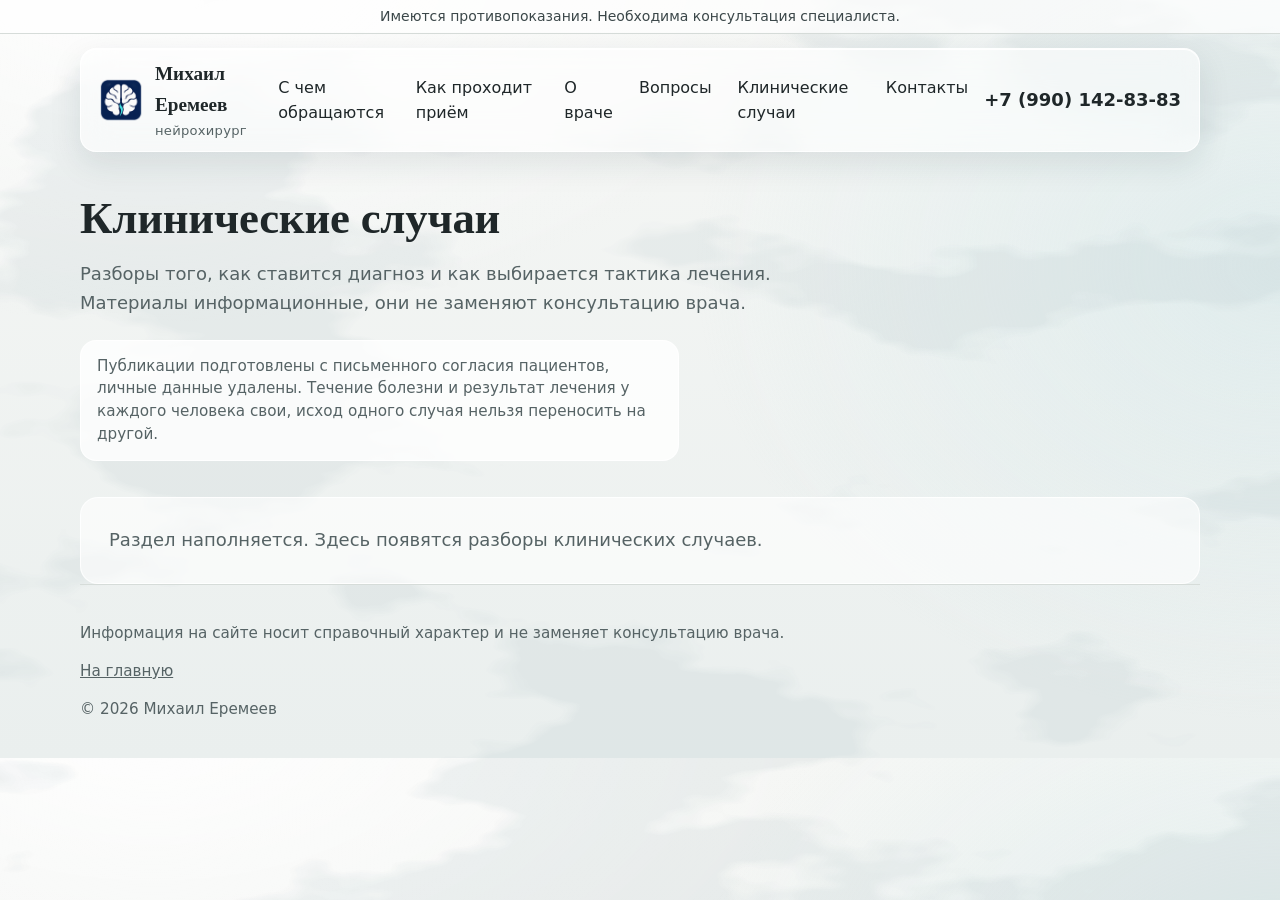
==== cases.html @ 7534ab98 "Add files via upload" ====
<!doctype html>
<html lang="ru">
<head>
<meta charset="utf-8">
<meta name="viewport" content="width=device-width, initial-scale=1">
<title>Клинические случаи – нейрохирург Михаил Еремеев</title>
<meta name="description" content="Клинические случаи: разборы диагностики и хирургической тактики нейрохирурга Михаила Еремеева. Материалы носят информационный характер.">
<meta name="robots" content="noindex">
<link rel="icon" href="favicon.ico" sizes="any">
<link rel="icon" type="image/png" sizes="48x48" href="favicon-48x48.png">
<link rel="icon" type="image/png" sizes="32x32" href="favicon-32x32.png">
<link rel="apple-touch-icon" sizes="180x180" href="apple-touch-icon.png">
<link rel="stylesheet" href="styles.css">
<link rel="stylesheet" href="glass.css">

</head>
<body>

<div class="notice" role="note">Имеются противопоказания. Необходима консультация специалиста.</div>
<div class="wrap">
  <header class="header">
    <a class="brand" href="index.html"><img class="brand-logo" src="logo.png" alt="" width="44" height="44"><span>Михаил Еремеев<small>нейрохирург</small></span></a>
    <nav class="nav" aria-label="Разделы">
      <a href="index.html#napravleniya">С чем обращаются</a>
      <a href="index.html#priem">Как проходит приём</a>
      <a href="index.html#vrach">О враче</a>
      <a href="index.html#voprosy">Вопросы</a>
      <a href="cases.html" aria-current="page">Клинические случаи</a>
      <a href="index.html#zapis">Контакты</a>
    </nav>
    <a class="header-phone" href="tel:+79901428383">+7 (990) 142-83-83</a>
  </header>
  <main id="top">
    <div class="page-head">
      <h1>Клинические случаи</h1>
      <p>Разборы того, как ставится диагноз и как выбирается тактика лечения. Материалы информационные, они не заменяют консультацию врача.</p>
      <p class="case-note">Публикации подготовлены с письменного согласия пациентов, личные данные удалены. Течение болезни и результат лечения у каждого человека свои, исход одного случая нельзя переносить на другой.</p>
    </div>
    <p class="case-empty">Раздел наполняется. Здесь появятся разборы клинических случаев.</p>
  </main>
  <footer class="footer">
    <p>Информация на сайте носит справочный характер и не заменяет консультацию врача.</p>
    <p><a href="index.html">На главную</a></p>
    <p>© <span id="year">2026</span> Михаил Еремеев</p>
  </footer>
</div>
<div class="dock">
  <a class="btn btn-ghost" href="tel:+79901428383">Позвонить</a>
  <a class="btn btn-primary" href="index.html#zapis">Записаться</a>
</div>
<script>
document.getElementById('year').textContent = new Date().getFullYear();
</script>

</body>
</html>
---- styles.css ----
/* Сайт нейрохирурга Михаила Еремеева.
   Композиция: спокойная светлая страница, один акцент (глубокий сине-зелёный),
   тёплый графит для текста, крупные читаемые размеры для людей старшего возраста.
   Шрифты системные, без внешних сервисов. */

:root {
  --bg: #F3F4F1;
  --surface: #FFFFFF;
  --ink: #1F2729;
  --muted: #566365;
  --line: #D6DCD9;
  --accent: #1D5C5A;
  --accent-hover: #164846;
  --accent-soft: #DDEAE7;
  --on-accent: #FFFFFF;
  --notice-bg: #EFE5CC;
  --notice-ink: #3A3120;
  --todo-bg: #FBF3DC;
  --todo-ink: #6B5416;

  --display: "Iowan Old Style", "Palatino Linotype", Palatino, "Book Antiqua", Georgia, serif;
  --body: system-ui, -apple-system, "Segoe UI", Roboto, "Helvetica Neue", Arial, sans-serif;

  --radius: 10px;
  --maxw: 1120px;
}

@media (prefers-color-scheme: dark) {
  :root:not([data-theme="light"]) {
    --bg: #111A1B;
    --surface: #182324;
    --ink: #E6EEEC;
    --muted: #9CAEAB;
    --line: #2A3A39;
    --accent: #72C4BC;
    --accent-hover: #8AD3CC;
    --accent-soft: #1D3330;
    --on-accent: #0D1918;
    --notice-bg: #3A3220;
    --notice-ink: #F0E3C4;
    --todo-bg: #3A3118;
    --todo-ink: #EAD9A0;
    color-scheme: dark;
  }
}

:root[data-theme="dark"] {
  --bg: #111A1B;
  --surface: #182324;
  --ink: #E6EEEC;
  --muted: #9CAEAB;
  --line: #2A3A39;
  --accent: #72C4BC;
  --accent-hover: #8AD3CC;
  --accent-soft: #1D3330;
  --on-accent: #0D1918;
  --notice-bg: #3A3220;
  --notice-ink: #F0E3C4;
  --todo-bg: #3A3118;
  --todo-ink: #EAD9A0;
  color-scheme: dark;
}

*, *::before, *::after { box-sizing: border-box; }

html { scroll-behavior: smooth; }

body {
  margin: 0;
  background: var(--bg);
  color: var(--ink);
  font-family: var(--body);
  font-size: 18px;
  line-height: 1.6;
  padding-left: max(16px, env(safe-area-inset-left, 0px));
  padding-right: max(16px, env(safe-area-inset-right, 0px));
  padding-block: 0 84px;
}

img { max-width: 100%; display: block; }

a { color: var(--accent); }

h1, h2, h3 {
  font-family: var(--display);
  font-weight: 600;
  line-height: 1.2;
  margin: 0;
  text-wrap: balance;
  letter-spacing: -0.005em;
}

h2 { font-size: clamp(1.7rem, 4.2vw, 2.25rem); }
h3 { font-size: 1.25rem; }

p { margin: 0; }

:focus-visible {
  outline: 3px solid var(--accent);
  outline-offset: 3px;
  border-radius: 4px;
}

.wrap { max-width: var(--maxw); margin: 0 auto; }

/* Полоса о противопоказаниях: ч. 7 ст. 24 38-ФЗ, не меньше 5% площади */
.notice {
  background: var(--notice-bg);
  color: var(--notice-ink);
  margin-left: calc(-1 * max(16px, env(safe-area-inset-left, 0px)));
  margin-right: calc(-1 * max(16px, env(safe-area-inset-right, 0px)));
  padding: 14px max(16px, env(safe-area-inset-right, 0px)) 14px max(16px, env(safe-area-inset-left, 0px));
  text-align: center;
  font-weight: 600;
  font-size: 1.05rem;
  line-height: 1.4;
}

/* Макетная плашка: убирается при публикации */
.mockbar {
  background: var(--ink);
  color: var(--bg);
  margin-left: calc(-1 * max(16px, env(safe-area-inset-left, 0px)));
  margin-right: calc(-1 * max(16px, env(safe-area-inset-right, 0px)));
  padding: 6px 16px;
  font-size: 0.8rem;
  text-align: center;
  letter-spacing: 0.04em;
}

/* Шапка */
.header {
  display: flex;
  align-items: center;
  justify-content: space-between;
  gap: 16px;
  padding-block: 16px;
}

.brand { font-family: var(--display); font-size: 1.2rem; font-weight: 600; color: var(--ink); text-decoration: none; }
.brand { display: inline-flex; align-items: center; gap: 12px; }
.brand-logo { width: 44px; height: 44px; border-radius: 10px; flex: none; }
.brand small { display: block; font-family: var(--body); font-weight: 400; font-size: 0.82rem; color: var(--muted); letter-spacing: 0.02em; }

.nav { display: none; gap: 26px; }
.nav a { color: var(--ink); text-decoration: none; font-size: 1rem; }
.nav a:hover { color: var(--accent); text-decoration: underline; text-underline-offset: 4px; }

.header-phone { display: none; font-weight: 600; text-decoration: none; color: var(--ink); white-space: nowrap; }

/* Кнопки */
.btn {
  display: inline-flex;
  align-items: center;
  justify-content: center;
  min-height: 52px;
  padding: 0 28px;
  border-radius: var(--radius);
  font: 600 1.05rem var(--body);
  text-decoration: none;
  cursor: pointer;
  border: 2px solid var(--accent);
  transition: background-color 0.15s, color 0.15s;
}
.btn-primary { background: var(--accent); color: var(--on-accent); }
.btn-primary:hover { background: var(--accent-hover); border-color: var(--accent-hover); }
.btn-ghost { background: transparent; color: var(--accent); }
.btn-ghost:hover { background: var(--accent-soft); }

/* Первый экран */
.hero {
  display: grid;
  gap: 32px;
  padding-block: 28px 56px;
}

.eyebrow {
  font-size: 0.85rem;
  letter-spacing: 0.1em;
  text-transform: uppercase;
  color: var(--accent);
  font-weight: 600;
}

.hero h1 { font-size: clamp(2.3rem, 7vw, 3.6rem); margin-top: 10px; }
.hero .role { font-family: var(--display); font-size: clamp(1.15rem, 3vw, 1.45rem); margin-top: 14px; color: var(--ink); }
.hero .lead { margin-top: 18px; max-width: 34em; color: var(--muted); }
.hero-actions { display: flex; flex-wrap: wrap; gap: 12px; margin-top: 28px; }

.hero-tags { display: flex; flex-wrap: wrap; gap: 8px; margin-top: 26px; padding: 0; list-style: none; }
.hero-tags li { background: var(--accent-soft); color: var(--accent); border-radius: 999px; padding: 6px 16px; font-size: 0.95rem; font-weight: 600; }

/* Слот фото. Если файла нет, показывается подпись с именем файла. */
.photo {
  position: relative;
  width: 100%;
  aspect-ratio: 4 / 5;
  max-width: 100%;
  border-radius: var(--radius);
  background: var(--accent-soft);
  overflow: hidden;
  display: flex;
  align-items: center;
  justify-content: center;
  text-align: center;
  color: var(--accent);
  font-size: 0.95rem;
  line-height: 1.4;
  padding: 24px;
  border: 1px solid var(--line);
}
.photo img { position: absolute; inset: 0; width: 100%; height: 100%; object-fit: cover; }
.photo code { display: block; margin-top: 6px; font-size: 0.85rem; color: var(--muted); }
.photo-wide { aspect-ratio: 16 / 9; }
.photo-square { aspect-ratio: 1 / 1; }
.photo-tall { aspect-ratio: 3 / 4; padding: 8px; }
.photo-square img { object-position: center 20%; }
.about-media { display: grid; gap: 12px; align-content: start; min-width: 0; }
.pair { display: grid; grid-template-columns: 1fr 1fr; gap: 12px; }

/* Разделы */
.section { padding-block: 56px; border-top: 1px solid var(--line); }
.section-head { max-width: 40em; margin-bottom: 32px; }
.section-head p { margin-top: 12px; color: var(--muted); }

/* Направления */
.cards { display: grid; gap: 16px; }
.card {
  background: var(--surface);
  border: 1px solid var(--line);
  border-radius: var(--radius);
  padding: 24px;
  display: flex;
  flex-direction: column;
  gap: 12px;
  min-width: 0;
}
.card .symptoms { color: var(--muted); font-size: 1rem; }
.card .symptoms strong { color: var(--ink); }
.card .how { font-size: 1rem; }
.card-todo { border-style: dashed; background: var(--todo-bg); color: var(--todo-ink); }
.card-todo h3, .card-todo .symptoms, .card-todo .symptoms strong { color: var(--todo-ink); }

/* Консультация */
.consult { display: grid; gap: 40px; }
.steps { list-style: none; counter-reset: step; margin: 0; padding: 0; display: grid; gap: 24px; }
.steps li { counter-increment: step; display: grid; grid-template-columns: 44px 1fr; gap: 16px; align-items: start; }
.steps li::before {
  content: counter(step);
  width: 44px; height: 44px;
  border-radius: 50%;
  background: var(--accent);
  color: var(--on-accent);
  display: flex; align-items: center; justify-content: center;
  font-family: var(--display);
  font-size: 1.2rem;
  font-weight: 600;
}
.steps h3 { margin-bottom: 4px; }
.steps p { color: var(--muted); font-size: 1rem; }

.bring { background: var(--surface); border: 1px solid var(--line); border-radius: var(--radius); padding: 28px; align-self: start; }
.bring h3 { margin-bottom: 14px; }
.bring ul { margin: 0; padding-left: 1.2em; display: grid; gap: 10px; }
.bring li::marker { color: var(--accent); }

/* О враче */
.about { display: grid; gap: 32px; }
.about .text { display: grid; gap: 18px; align-content: start; }
.facts { margin: 8px 0 0; display: grid; gap: 0; border-top: 1px solid var(--line); }
.facts div { display: grid; gap: 4px; padding: 14px 0; border-bottom: 1px solid var(--line); }
.facts dt { color: var(--muted); font-size: 0.95rem; }
.facts dd { margin: 0; }
.todo { background: var(--todo-bg); color: var(--todo-ink); padding: 2px 8px; border-radius: 4px; font-size: 0.95rem; }

.diploma { margin: 12px 0 0; max-width: 420px; }
.diploma img { width: 100%; height: auto; border-radius: var(--radius); border: 1px solid var(--line); }
.diploma figcaption { margin-top: 10px; font-size: 0.95rem; color: var(--muted); }

/* Вопросы */
.faq { display: grid; gap: 12px; max-width: 46em; }
.faq details { background: var(--surface); border: 1px solid var(--line); border-radius: var(--radius); }
.faq summary {
  cursor: pointer;
  list-style: none;
  padding: 20px 56px 20px 22px;
  font-family: var(--display);
  font-size: 1.15rem;
  font-weight: 600;
  position: relative;
}
.faq summary::-webkit-details-marker { display: none; }
.faq summary::after {
  content: "+";
  position: absolute; right: 22px; top: 50%; transform: translateY(-50%);
  font-family: var(--body); font-size: 1.6rem; color: var(--accent); line-height: 1;
}
.faq details[open] summary::after { content: "–"; }
.faq .answer { padding: 0 22px 22px; color: var(--muted); display: grid; gap: 10px; }
.faq .answer strong { color: var(--ink); }

/* Запись */
.contact { display: grid; gap: 32px; }
.form { background: var(--surface); border: 1px solid var(--line); border-radius: var(--radius); padding: 28px; display: grid; gap: 18px; }
.field { display: grid; gap: 6px; }
.field label { font-weight: 600; font-size: 1rem; }
.field input {
  min-height: 52px;
  border: 1.5px solid var(--line);
  background: var(--bg);
  color: var(--ink);
  border-radius: 8px;
  padding: 0 14px;
  font: 1.05rem var(--body);
  width: 100%;
}
.field input:focus { border-color: var(--accent); outline: none; box-shadow: 0 0 0 3px var(--accent-soft); }
.hint { background: var(--accent-soft); color: var(--accent); border-radius: 8px; padding: 12px 14px; font-size: 1rem; font-weight: 600; }
.form-note { font-size: 0.9rem; color: var(--muted); }
.form-status { font-size: 1rem; color: var(--accent); min-height: 1.4em; }

.contact { display: grid; gap: 32px; }
.contact-side { display: grid; gap: 28px; align-content: start; min-width: 0; }
.phone { color: var(--ink); text-decoration: none; font-size: 1.5rem; white-space: nowrap; }
.phone:hover { color: var(--accent); }
.contact-list { margin: 0; padding: 0; list-style: none; display: grid; gap: 18px; align-content: start; }
.contact-list li { display: grid; gap: 2px; }
.contact-list .label { color: var(--muted); font-size: 0.95rem; }
.contact-list .value { font-size: 1.15rem; font-weight: 600; }
.map {
  aspect-ratio: 16 / 10;
  border-radius: var(--radius);
  border: 1px dashed var(--line);
  background: var(--accent-soft);
  display: flex; align-items: center; justify-content: center;
  text-align: center; padding: 20px;
  color: var(--accent); font-size: 0.95rem;
}

/* Подвал */
.footer { border-top: 1px solid var(--line); padding-block: 36px; display: grid; gap: 14px; color: var(--muted); font-size: 0.95rem; }
.footer a { color: var(--muted); }
.footer .legal { display: flex; flex-wrap: wrap; gap: 8px 22px; }

/* Нижняя панель на телефоне: «Позвонить» всегда под пальцем */
.dock {
  position: fixed;
  left: 0; right: 0; bottom: 0;
  z-index: 20;
  display: flex;
  gap: 10px;
  padding: 10px max(16px, env(safe-area-inset-right, 0px)) calc(10px + env(safe-area-inset-bottom, 0px)) max(16px, env(safe-area-inset-left, 0px));
  background: var(--surface);
  border-top: 1px solid var(--line);
}
.dock .btn { flex: 1; min-height: 52px; padding: 0 12px; }

@media (min-width: 760px) {
  body { padding-block: 0; }
  .nav { display: flex; }
  .header-phone { display: inline; }
  .dock { display: none; }
  .hero { grid-template-columns: 1.15fr 0.85fr; gap: 56px; align-items: center; padding-block: 56px 72px; }
  .cards { grid-template-columns: repeat(2, 1fr); }
  .consult { grid-template-columns: 1.3fr 1fr; gap: 56px; }
  .about { grid-template-columns: 0.8fr 1.2fr; gap: 56px; align-items: start; }
  .facts div { grid-template-columns: 200px 1fr; gap: 20px; }
  .contact--two { grid-template-columns: 1.1fr 0.9fr; gap: 48px; }
}

@media (min-width: 1000px) {
  .cards { grid-template-columns: repeat(2, 1fr); gap: 20px; }
}

@media (prefers-reduced-motion: reduce) {
  html { scroll-behavior: auto; }
  .btn { transition: none; }
}

/* Контакты: ссылки под адресом и кнопки мессенджеров */
.contact-list .links { display: flex; flex-wrap: wrap; gap: 6px 18px; margin-top: 4px; font-size: 1rem; }
.messengers { display: flex; flex-wrap: wrap; gap: 12px; }
.messengers .btn { min-width: 140px; }

/* Пиктограммы */
.ico { display: block; width: 64px; height: 64px; background: #fff; border: 1px solid var(--line); border-radius: 14px; padding: 6px; flex: none; }
.card .ico { margin-bottom: 4px; }
.ico-sm { width: 40px; height: 40px; border-radius: 10px; padding: 3px; display: inline-block; vertical-align: middle; margin-right: 10px; }
.ico-h { width: 52px; height: 52px; border-radius: 12px; }
.ico-c { width: 48px; height: 48px; border-radius: 12px; padding: 3px; grid-row: 1 / span 4; }
h2.h-ico { display: flex; align-items: center; gap: 14px; }
.contact-list li { grid-template-columns: 48px 1fr; column-gap: 14px; align-items: start; }
.contact-list li > :not(.ico) { grid-column: 2; }
.bring h3 { display: flex; align-items: center; }
.bring h3 .ico { margin-right: 10px; }
@media (min-width: 760px) {
  .ico-h { width: 60px; height: 60px; }
}
---- glass.css ----
/* Стеклянный глянцевый слой поверх styles.css.
   Баннер первого экрана: файл hero-bg.webp (1672x940, можно заменить своим, лучше 2560x1440). */

:root {
  --glass: rgba(255, 255, 255, 0.62);
  --glass-strong: rgba(255, 255, 255, 0.80);
  --glass-line: rgba(255, 255, 255, 0.85);
  --glass-shadow: 0 1px 0 rgba(255,255,255,0.95) inset, 0 12px 32px rgba(16, 52, 60, 0.10);
  --gloss: linear-gradient(135deg, rgba(255,255,255,0.65) 0%, rgba(255,255,255,0.0) 42%);
  --hero-veil: linear-gradient(100deg, rgba(8, 28, 44, 0.78) 0%, rgba(8, 28, 44, 0.45) 55%, rgba(8, 28, 44, 0.25) 100%);
}
@media (prefers-color-scheme: dark) {
  :root:not([data-theme="light"]) {
  --glass: rgba(24, 38, 40, 0.72);
  --glass-strong: rgba(18, 30, 32, 0.88);
  --glass-line: rgba(255, 255, 255, 0.14);
  --glass-shadow: 0 1px 0 rgba(255,255,255,0.08) inset, 0 12px 32px rgba(0, 0, 0, 0.35);
  --gloss: linear-gradient(135deg, rgba(255,255,255,0.08) 0%, rgba(255,255,255,0) 42%);
  }
}
:root[data-theme="dark"] {
  --glass: rgba(24, 38, 40, 0.72);
  --glass-strong: rgba(18, 30, 32, 0.88);
  --glass-line: rgba(255, 255, 255, 0.14);
  --glass-shadow: 0 1px 0 rgba(255,255,255,0.08) inset, 0 12px 32px rgba(0, 0, 0, 0.35);
  --gloss: linear-gradient(135deg, rgba(255,255,255,0.08) 0%, rgba(255,255,255,0) 42%);
}

html, body { overflow-x: clip; }

/* Мраморный фон: тонкие прожилки и мягкие световые пятна */
body {
  background-color: var(--bg);
  background-image:
    url("data:image/svg+xml,%3Csvg xmlns='http://www.w3.org/2000/svg' width='1600' height='1600'%3E%3Cfilter id='m' x='0' y='0' width='100%25' height='100%25'%3E%3CfeTurbulence type='fractalNoise' baseFrequency='0.0022 0.006' numOctaves='5' seed='11' stitchTiles='stitch'/%3E%3CfeColorMatrix values='0 0 0 0 0.42  0 0 0 0 0.52  0 0 0 0 0.55  0 0 0 -16 7.3'/%3E%3C/filter%3E%3Crect width='100%25' height='100%25' filter='url(%23m)' opacity='0.16'/%3E%3C/svg%3E"),
    radial-gradient(1100px 600px at 12% -5%, rgba(255,255,255,0.9), transparent 60%),
    radial-gradient(900px 700px at 100% 35%, rgba(210,230,232,0.55), transparent 65%),
    linear-gradient(180deg, #F6F7F5 0%, #EAEFEE 100%);
  background-attachment: scroll, scroll, scroll, scroll;
}
/* Шапка: матовое стекло */
.header {
  margin-top: 14px;
  padding: 10px 18px;
  background: var(--glass);
  -webkit-backdrop-filter: blur(16px) saturate(1.3);
  backdrop-filter: blur(16px) saturate(1.3);
  border: 1px solid var(--glass-line);
  border-radius: 16px;
  box-shadow: var(--glass-shadow);
  position: relative;
  z-index: 3;
}

/* Первый экран: баннер на всю ширину, текст в стеклянной панели внахлёст на нижний край баннера.
   Фон: файл hero-bg.webp (1672x940). Для крупных мониторов лучше 2560x1440. */
:root { --bh: 330px; }
@media (min-width: 760px) { :root { --bh: 520px; } }
@media (min-width: 1200px) { :root { --bh: 600px; } }

.hero {
  position: relative;
  isolation: isolate;
  padding-block: calc(var(--bh) - 190px) 64px;
  align-items: center;
}
.hero::before {
  content: "";
  position: absolute;
  top: -78px; height: calc(var(--bh) + 78px);
  left: 50%; width: 100vw; transform: translateX(-50%);
  z-index: -1;
  background:
    linear-gradient(180deg, rgba(6, 20, 34, 0.55) 0%, rgba(6, 20, 34, 0) 28%, rgba(6, 20, 34, 0) 62%, var(--bg) 100%),
    url("hero-bg.webp") center 42% / cover no-repeat,
    #0B2236;
}
.hero-panel {
  background: var(--glass-strong);
  -webkit-backdrop-filter: blur(22px) saturate(1.4);
  backdrop-filter: blur(22px) saturate(1.4);
  border: 1px solid var(--glass-line);
  border-radius: 22px;
  box-shadow: var(--glass-shadow), 0 24px 60px rgba(4, 20, 32, 0.30);
  padding: 28px 24px;
  position: relative;
  overflow: hidden;
}
.hero-panel::before { content: ""; position: absolute; inset: 0; background: var(--gloss); pointer-events: none; }
.hero-panel > * { position: relative; }
.hero .photo {
  border: 1px solid var(--glass-line);
  box-shadow: 0 24px 60px rgba(4, 20, 32, 0.35), 0 0 0 6px rgba(255,255,255,0.35);
  border-radius: 22px;
}

/* Стеклянные карточки */
.card, .bring, .faq details, .form, .contact-list li {
  position: relative;
}
.card, .bring, .faq details {
  background: var(--glass);
  -webkit-backdrop-filter: blur(14px) saturate(1.25);
  backdrop-filter: blur(14px) saturate(1.25);
  border: 1px solid var(--glass-line);
  box-shadow: var(--glass-shadow);
  border-radius: 16px;
  overflow: hidden;
}
.card::before, .bring::before, .faq details::before {
  content: ""; position: absolute; inset: 0; background: var(--gloss); pointer-events: none;
}
.card > *, .bring > * { position: relative; }
.faq summary { position: relative; }
.card { transition: transform 0.2s ease, box-shadow 0.2s ease; }
.card:hover { transform: translateY(-3px); box-shadow: 0 1px 0 rgba(255,255,255,0.95) inset, 0 18px 40px rgba(16, 52, 60, 0.16); }

/* Фото и диплом в стеклянной рамке */
.about-media .photo, .diploma img {
  border: 1px solid var(--glass-line);
  box-shadow: 0 14px 36px rgba(16, 52, 60, 0.16);
  border-radius: 16px;
}

/* Глянцевые кнопки */
.btn { border-radius: 14px; }
.btn-primary {
  background: linear-gradient(180deg, #2B7A76 0%, #1D5C5A 55%, #164846 100%);
  border-color: #164846;
  box-shadow: 0 1px 0 rgba(255,255,255,0.35) inset, 0 8px 20px rgba(29, 92, 90, 0.35);
}
.btn-primary:hover { background: linear-gradient(180deg, #318580 0%, #236A67 55%, #1A5250 100%); border-color: #164846; }
.btn-ghost {
  background: var(--glass-strong);
  -webkit-backdrop-filter: blur(8px);
  backdrop-filter: blur(8px);
}
.hero-tags li {
  background: rgba(255,255,255,0.7);
  border: 1px solid var(--glass-line);
  box-shadow: 0 1px 0 rgba(255,255,255,0.9) inset;
}

/* Мобильная нижняя панель */
.dock {
  background: var(--glass-strong);
  -webkit-backdrop-filter: blur(16px);
  backdrop-filter: blur(16px);
  border-top: 1px solid var(--glass-line);
}

/* Иконки: белая стеклянная плитка */
.ico { box-shadow: 0 1px 0 #fff inset, 0 4px 12px rgba(16, 52, 60, 0.10); }

@media (min-width: 1000px) {
  .hero-panel { padding: 40px 40px; }
}
@media (min-width: 760px) {
  .hero { padding-block: calc(var(--bh) - 210px) 72px; }
}
@media (min-width: 760px) {
  .hero { padding-block: calc(var(--bh) - 210px) 72px; }
}
@media (prefers-reduced-motion: reduce) {
  .card { transition: none; }
  .card:hover { transform: none; }
}
@supports not ((backdrop-filter: blur(1px)) or (-webkit-backdrop-filter: blur(1px))) {
  .header, .hero-panel, .card, .bring, .faq details, .dock { background: var(--surface); }
}

.booking-note { margin: 0 0 14px; padding: 14px 16px; border-radius: 16px; background: var(--glass-strong); backdrop-filter: blur(16px) saturate(1.3); -webkit-backdrop-filter: blur(16px) saturate(1.3); border: 1px solid rgba(255,255,255,.5); line-height: 1.5; }

/* Предупреждение о противопоказаниях (ч. 7 ст. 24 38-ФЗ): тонкая нейтральная строка */
.notice {
  background: rgba(255, 255, 255, 0.7);
  color: #3B4749;
  border-bottom: 1px solid var(--line);
  padding-block: 7px;
  font-weight: 500;
  font-size: 0.875rem;
  line-height: 1.35;
}

/* Нижняя панель появляется после первого экрана */
.js .dock { transform: translateY(110%); transition: transform 0.25s ease; pointer-events: none; }
.js.dock-on .dock { transform: none; pointer-events: auto; }
@media (prefers-reduced-motion: reduce) { .js .dock { transition: none; } }

@media (min-width: 760px) and (max-width: 1040px) { .nav { gap: 16px; } .nav a { font-size: 0.92rem; } }

/* Страница клинических случаев */
.page-head { padding-block: 40px 8px; display: grid; gap: 14px; }
.page-head h1 { font-size: clamp(2rem, 5vw, 2.8rem); }
.page-head p { max-width: 62ch; color: var(--muted); }
.case-note { margin-top: 8px; padding: 14px 16px; border-radius: 16px; background: var(--glass-strong); border: 1px solid var(--glass-line); color: var(--ink); font-size: 0.95rem; line-height: 1.5; max-width: 72ch; }
.case-list { display: grid; gap: 22px; margin-top: 28px; }
.case { background: var(--glass); backdrop-filter: blur(14px) saturate(1.25); -webkit-backdrop-filter: blur(14px) saturate(1.25); border: 1px solid var(--glass-line); box-shadow: var(--glass-shadow); border-radius: 18px; padding: 22px 22px 24px; display: grid; gap: 14px; }
.case .eyebrow { margin: 0; }
.case h2 { font-size: 1.35rem; }
.case figure { margin: 0; display: grid; gap: 6px; }
.case figure img { border-radius: 12px; border: 1px solid var(--line); background: #fff; }
.case figcaption { font-size: 0.85rem; color: var(--muted); }
.case dl { margin: 0; display: grid; gap: 10px; }
.case dt { font-weight: 600; font-size: 0.95rem; color: var(--accent); }
.case dd { margin: 2px 0 0; }
.case-empty { margin-top: 28px; padding: 28px; border-radius: 18px; background: var(--glass); border: 1px solid var(--glass-line); color: var(--muted); }
@media (min-width: 760px) { .case { grid-template-columns: 0.8fr 1.2fr; gap: 28px; } .case .case-head { grid-column: 1 / -1; } }

/* Тёмная тема: читаемость */
@media (prefers-color-scheme: dark) {
  :root:not([data-theme="light"]) body {
    background-image:
      radial-gradient(1000px 600px at 10% -5%, rgba(80,140,140,0.20), transparent 60%),
      linear-gradient(180deg, #111A1B 0%, #0C1415 100%);
  }
  :root:not([data-theme="light"]) .notice { background: rgba(24, 38, 40, 0.92); color: #D3DEDC; border-bottom-color: var(--line); }
  :root:not([data-theme="light"]) .btn-primary { background: linear-gradient(180deg, #9BDDD6 0%, #7ECFC7 55%, #62BBB3 100%); border-color: #62BBB3; color: #08201E; box-shadow: 0 1px 0 rgba(255,255,255,0.45) inset, 0 8px 20px rgba(0, 0, 0, 0.4); }
  :root:not([data-theme="light"]) .btn-primary:hover { background: linear-gradient(180deg, #B0E8E2 0%, #92D8D1 55%, #74C7BF 100%); }
  :root:not([data-theme="light"]) .btn-ghost { color: #A8E3DD; border-color: #72C4BC; background: rgba(18, 30, 32, 0.88); }
  :root:not([data-theme="light"]) .hero-tags li { background: rgba(114, 196, 188, 0.16); color: #C2EEE9; border-color: rgba(114, 196, 188, 0.45); box-shadow: none; }
  :root:not([data-theme="light"]) .hero-panel { background: rgba(14, 24, 26, 0.86); }
  :root:not([data-theme="light"]) .lead, :root:not([data-theme="light"]) .symptoms, :root:not([data-theme="light"]) .section-head p, :root:not([data-theme="light"]) .page-head p { color: #BFCFCC; }
  :root:not([data-theme="light"]) .booking-note, :root:not([data-theme="light"]) .case-note { color: var(--ink); }
  :root:not([data-theme="light"]) .case figure img { background: #0C1415; }
}
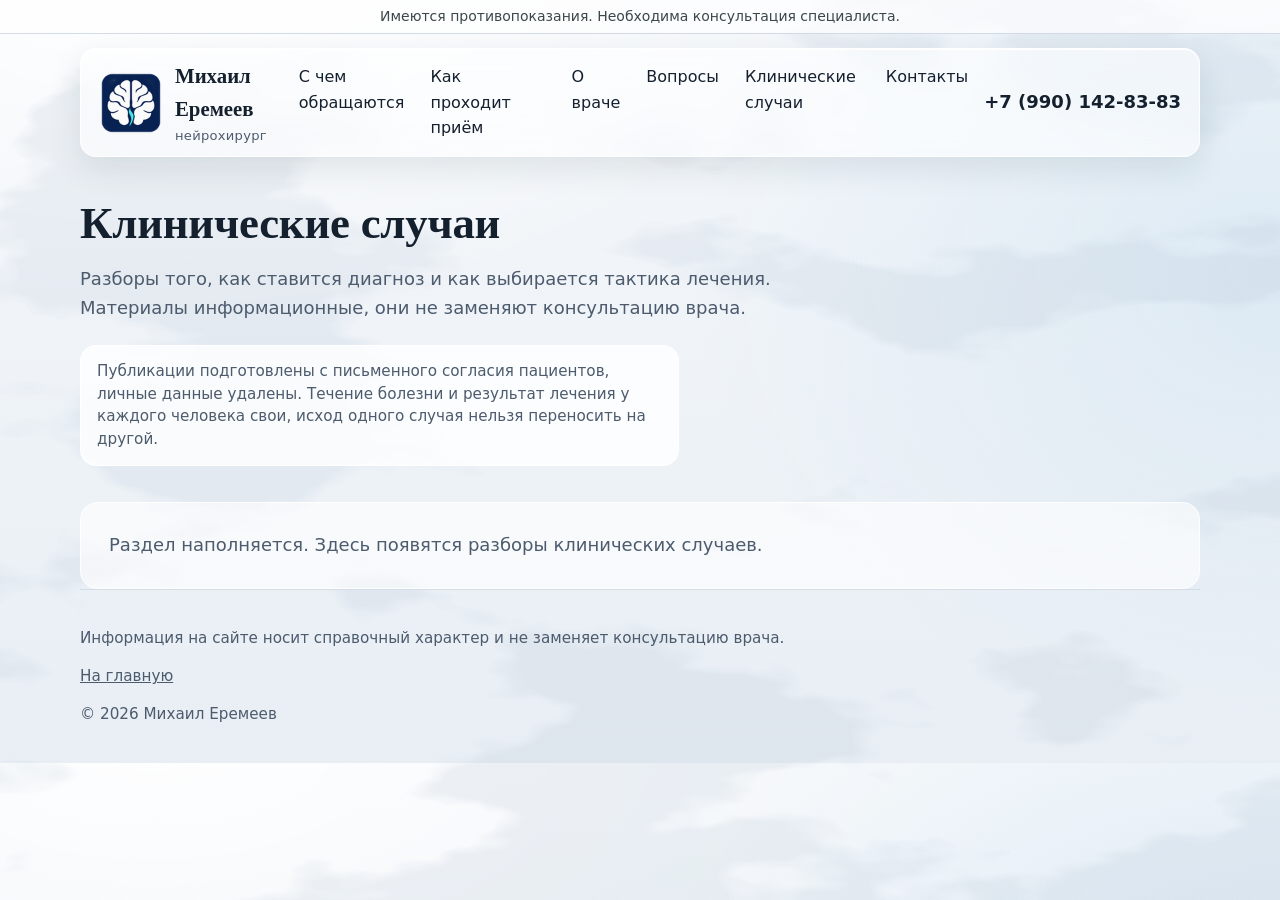
==== commit 28657ff1: "Add files via upload" ====
--- a/cases.html
+++ b/cases.html
@@ -8,6 +8,7 @@
 <meta name="robots" content="noindex">
 <link rel="icon" href="favicon.ico" sizes="any">
 <link rel="icon" type="image/png" sizes="48x48" href="favicon-48x48.png">
+<link rel="icon" type="image/png" sizes="120x120" href="favicon-120x120.png">
 <link rel="icon" type="image/png" sizes="32x32" href="favicon-32x32.png">
 <link rel="apple-touch-icon" sizes="180x180" href="apple-touch-icon.png">
 <link rel="stylesheet" href="styles.css">
@@ -19,7 +20,7 @@
 <div class="notice" role="note">Имеются противопоказания. Необходима консультация специалиста.</div>
 <div class="wrap">
   <header class="header">
-    <a class="brand" href="index.html"><img class="brand-logo" src="logo.png" alt="" width="44" height="44"><span>Михаил Еремеев<small>нейрохирург</small></span></a>
+    <a class="brand" href="index.html"><img class="brand-logo" src="logo.png" alt="" width="64" height="64"><span>Михаил Еремеев<small>нейрохирург</small></span></a>
     <nav class="nav" aria-label="Разделы">
       <a href="index.html#napravleniya">С чем обращаются</a>
       <a href="index.html#priem">Как проходит приём</a>
--- a/styles.css
+++ b/styles.css
@@ -4,15 +4,17 @@
    Шрифты системные, без внешних сервисов. */
 
 :root {
-  --bg: #F3F4F1;
+  --bg: #F2F5F8;
   --surface: #FFFFFF;
-  --ink: #1F2729;
-  --muted: #566365;
-  --line: #D6DCD9;
-  --accent: #1D5C5A;
-  --accent-hover: #164846;
-  --accent-soft: #DDEAE7;
+  --ink: #14202E;
+  --muted: #4C5B6D;
+  --line: #D3DCE6;
+  --accent: #0B2F6B;
+  --accent-hover: #082250;
+  --accent-soft: #E1F0F7;
   --on-accent: #FFFFFF;
+  --cyan: #00A8C8;
+  --cyan-text: #00728F;
   --notice-bg: #EFE5CC;
   --notice-ink: #3A3120;
   --todo-bg: #FBF3DC;
@@ -27,37 +29,41 @@
 
 @media (prefers-color-scheme: dark) {
   :root:not([data-theme="light"]) {
-    --bg: #111A1B;
-    --surface: #182324;
-    --ink: #E6EEEC;
-    --muted: #9CAEAB;
-    --line: #2A3A39;
-    --accent: #72C4BC;
-    --accent-hover: #8AD3CC;
-    --accent-soft: #1D3330;
-    --on-accent: #0D1918;
+    --bg: #0A1424;
+    --surface: #101D33;
+    --ink: #E6EEF5;
+    --muted: #A3B5CA;
+    --line: #24344F;
+    --accent: #5FD0E8;
+    --accent-hover: #8FE0F1;
+    --accent-soft: #12303F;
+    --on-accent: #04202B;
     --notice-bg: #3A3220;
     --notice-ink: #F0E3C4;
     --todo-bg: #3A3118;
     --todo-ink: #EAD9A0;
+    --cyan: #5FD0E8;
+    --cyan-text: #5FD0E8;
     color-scheme: dark;
   }
 }
 
 :root[data-theme="dark"] {
-  --bg: #111A1B;
-  --surface: #182324;
-  --ink: #E6EEEC;
-  --muted: #9CAEAB;
-  --line: #2A3A39;
-  --accent: #72C4BC;
-  --accent-hover: #8AD3CC;
-  --accent-soft: #1D3330;
-  --on-accent: #0D1918;
+  --bg: #0A1424;
+  --surface: #101D33;
+  --ink: #E6EEF5;
+  --muted: #A3B5CA;
+  --line: #24344F;
+  --accent: #5FD0E8;
+  --accent-hover: #8FE0F1;
+  --accent-soft: #12303F;
+  --on-accent: #04202B;
   --notice-bg: #3A3220;
   --notice-ink: #F0E3C4;
   --todo-bg: #3A3118;
   --todo-ink: #EAD9A0;
+  --cyan: #5FD0E8;
+  --cyan-text: #5FD0E8;
   color-scheme: dark;
 }
 
@@ -139,7 +145,8 @@
 
 .brand { font-family: var(--display); font-size: 1.2rem; font-weight: 600; color: var(--ink); text-decoration: none; }
 .brand { display: inline-flex; align-items: center; gap: 12px; }
-.brand-logo { width: 44px; height: 44px; border-radius: 10px; flex: none; }
+.brand-logo { width: 58px; height: 58px; border-radius: 13px; flex: none; }
+@media (min-width: 760px) { .brand-logo { width: 64px; height: 64px; border-radius: 14px; } .brand { font-size: 1.3rem; } }
 .brand small { display: block; font-family: var(--body); font-weight: 400; font-size: 0.82rem; color: var(--muted); letter-spacing: 0.02em; }
 
 .nav { display: none; gap: 26px; }
@@ -247,10 +254,11 @@
 .steps li { counter-increment: step; display: grid; grid-template-columns: 44px 1fr; gap: 16px; align-items: start; }
 .steps li::before {
   content: counter(step);
-  width: 44px; height: 44px;
+  width: 38px; height: 38px;
   border-radius: 50%;
-  background: var(--accent);
-  color: var(--on-accent);
+  background: var(--accent-soft);
+  color: var(--accent);
+  border: 1px solid rgba(0, 168, 200, 0.35);
   display: flex; align-items: center; justify-content: center;
   font-family: var(--display);
   font-size: 1.2rem;
--- a/glass.css
+++ b/glass.css
@@ -11,16 +11,16 @@
 }
 @media (prefers-color-scheme: dark) {
   :root:not([data-theme="light"]) {
-  --glass: rgba(24, 38, 40, 0.72);
-  --glass-strong: rgba(18, 30, 32, 0.88);
+  --glass: rgba(16, 29, 51, 0.72);
+  --glass-strong: rgba(10, 20, 36, 0.88);
   --glass-line: rgba(255, 255, 255, 0.14);
   --glass-shadow: 0 1px 0 rgba(255,255,255,0.08) inset, 0 12px 32px rgba(0, 0, 0, 0.35);
   --gloss: linear-gradient(135deg, rgba(255,255,255,0.08) 0%, rgba(255,255,255,0) 42%);
   }
 }
 :root[data-theme="dark"] {
-  --glass: rgba(24, 38, 40, 0.72);
-  --glass-strong: rgba(18, 30, 32, 0.88);
+  --glass: rgba(16, 29, 51, 0.72);
+  --glass-strong: rgba(10, 20, 36, 0.88);
   --glass-line: rgba(255, 255, 255, 0.14);
   --glass-shadow: 0 1px 0 rgba(255,255,255,0.08) inset, 0 12px 32px rgba(0, 0, 0, 0.35);
   --gloss: linear-gradient(135deg, rgba(255,255,255,0.08) 0%, rgba(255,255,255,0) 42%);
@@ -32,10 +32,10 @@
 body {
   background-color: var(--bg);
   background-image:
-    url("data:image/svg+xml,%3Csvg xmlns='http://www.w3.org/2000/svg' width='1600' height='1600'%3E%3Cfilter id='m' x='0' y='0' width='100%25' height='100%25'%3E%3CfeTurbulence type='fractalNoise' baseFrequency='0.0022 0.006' numOctaves='5' seed='11' stitchTiles='stitch'/%3E%3CfeColorMatrix values='0 0 0 0 0.42  0 0 0 0 0.52  0 0 0 0 0.55  0 0 0 -16 7.3'/%3E%3C/filter%3E%3Crect width='100%25' height='100%25' filter='url(%23m)' opacity='0.16'/%3E%3C/svg%3E"),
+    url("data:image/svg+xml,%3Csvg xmlns='http://www.w3.org/2000/svg' width='1600' height='1600'%3E%3Cfilter id='m' x='0' y='0' width='100%25' height='100%25'%3E%3CfeTurbulence type='fractalNoise' baseFrequency='0.0022 0.006' numOctaves='5' seed='11' stitchTiles='stitch'/%3E%3CfeColorMatrix values='0 0 0 0 0.40  0 0 0 0 0.50  0 0 0 0 0.62  0 0 0 -16 7.3'/%3E%3C/filter%3E%3Crect width='100%25' height='100%25' filter='url(%23m)' opacity='0.16'/%3E%3C/svg%3E"),
     radial-gradient(1100px 600px at 12% -5%, rgba(255,255,255,0.9), transparent 60%),
-    radial-gradient(900px 700px at 100% 35%, rgba(210,230,232,0.55), transparent 65%),
-    linear-gradient(180deg, #F6F7F5 0%, #EAEFEE 100%);
+    radial-gradient(900px 700px at 100% 35%, rgba(205,225,240,0.55), transparent 65%),
+    linear-gradient(180deg, #F5F8FB 0%, #E8EEF4 100%);
   background-attachment: scroll, scroll, scroll, scroll;
 }
 /* Шапка: матовое стекло */
@@ -76,9 +76,9 @@
     #0B2236;
 }
 .hero-panel {
-  background: var(--glass-strong);
-  -webkit-backdrop-filter: blur(22px) saturate(1.4);
-  backdrop-filter: blur(22px) saturate(1.4);
+  background: linear-gradient(180deg, rgba(255,255,255,0.40) 0%, rgba(255,255,255,0.58) 55%, rgba(255,255,255,0.74) 100%);
+  -webkit-backdrop-filter: blur(20px) saturate(1.5);
+  backdrop-filter: blur(20px) saturate(1.5);
   border: 1px solid var(--glass-line);
   border-radius: 22px;
   box-shadow: var(--glass-shadow), 0 24px 60px rgba(4, 20, 32, 0.30);
@@ -125,11 +125,11 @@
 /* Глянцевые кнопки */
 .btn { border-radius: 14px; }
 .btn-primary {
-  background: linear-gradient(180deg, #2B7A76 0%, #1D5C5A 55%, #164846 100%);
-  border-color: #164846;
-  box-shadow: 0 1px 0 rgba(255,255,255,0.35) inset, 0 8px 20px rgba(29, 92, 90, 0.35);
-}
-.btn-primary:hover { background: linear-gradient(180deg, #318580 0%, #236A67 55%, #1A5250 100%); border-color: #164846; }
+  background: linear-gradient(180deg, #2457AB 0%, #123B80 55%, #0B2F6B 100%);
+  border-color: #0A2760;
+  box-shadow: 0 1px 0 rgba(255,255,255,0.35) inset, 0 8px 20px rgba(11, 47, 107, 0.35);
+}
+.btn-primary:hover { background: linear-gradient(180deg, #2E68C2 0%, #194A9A 55%, #0F3577 100%); border-color: #0A2760; }
 .btn-ghost {
   background: var(--glass-strong);
   -webkit-backdrop-filter: blur(8px);
@@ -211,16 +211,23 @@
 @media (prefers-color-scheme: dark) {
   :root:not([data-theme="light"]) body {
     background-image:
-      radial-gradient(1000px 600px at 10% -5%, rgba(80,140,140,0.20), transparent 60%),
-      linear-gradient(180deg, #111A1B 0%, #0C1415 100%);
+      radial-gradient(1000px 600px at 10% -5%, rgba(60,120,190,0.22), transparent 60%),
+      linear-gradient(180deg, #0A1424 0%, #070E1A 100%);
   }
-  :root:not([data-theme="light"]) .notice { background: rgba(24, 38, 40, 0.92); color: #D3DEDC; border-bottom-color: var(--line); }
-  :root:not([data-theme="light"]) .btn-primary { background: linear-gradient(180deg, #9BDDD6 0%, #7ECFC7 55%, #62BBB3 100%); border-color: #62BBB3; color: #08201E; box-shadow: 0 1px 0 rgba(255,255,255,0.45) inset, 0 8px 20px rgba(0, 0, 0, 0.4); }
-  :root:not([data-theme="light"]) .btn-primary:hover { background: linear-gradient(180deg, #B0E8E2 0%, #92D8D1 55%, #74C7BF 100%); }
-  :root:not([data-theme="light"]) .btn-ghost { color: #A8E3DD; border-color: #72C4BC; background: rgba(18, 30, 32, 0.88); }
-  :root:not([data-theme="light"]) .hero-tags li { background: rgba(114, 196, 188, 0.16); color: #C2EEE9; border-color: rgba(114, 196, 188, 0.45); box-shadow: none; }
-  :root:not([data-theme="light"]) .hero-panel { background: rgba(14, 24, 26, 0.86); }
-  :root:not([data-theme="light"]) .lead, :root:not([data-theme="light"]) .symptoms, :root:not([data-theme="light"]) .section-head p, :root:not([data-theme="light"]) .page-head p { color: #BFCFCC; }
+  :root:not([data-theme="light"]) .notice { background: rgba(16, 29, 51, 0.92); color: #D3DFEC; border-bottom-color: var(--line); }
+  :root:not([data-theme="light"]) .btn-primary { background: linear-gradient(180deg, #8FE6F6 0%, #55CDE6 55%, #2FB6D3 100%); border-color: #2FB6D3; color: #03202A; box-shadow: 0 1px 0 rgba(255,255,255,0.45) inset, 0 8px 20px rgba(0, 0, 0, 0.4); }
+  :root:not([data-theme="light"]) .btn-primary:hover { background: linear-gradient(180deg, #A8EEFA 0%, #70D8EC 55%, #45C2DC 100%); }
+  :root:not([data-theme="light"]) .btn-ghost { color: #9AE6F5; border-color: #5FD0E8; background: rgba(10, 20, 36, 0.88); }
+  :root:not([data-theme="light"]) .hero-tags li { background: rgba(95, 208, 232, 0.14); color: #C6F0FA; border-color: rgba(95, 208, 232, 0.45); box-shadow: none; }
+  :root:not([data-theme="light"]) .hero-panel { background: linear-gradient(180deg, rgba(8,16,30,0.46) 0%, rgba(8,16,30,0.62) 55%, rgba(8,16,30,0.82) 100%); }
+  :root:not([data-theme="light"]) .lead, :root:not([data-theme="light"]) .symptoms, :root:not([data-theme="light"]) .section-head p, :root:not([data-theme="light"]) .page-head p { color: #BCCDE0; }
   :root:not([data-theme="light"]) .booking-note, :root:not([data-theme="light"]) .case-note { color: var(--ink); }
-  :root:not([data-theme="light"]) .case figure img { background: #0C1415; }
-}
+  :root:not([data-theme="light"]) .case figure img { background: #070E1A; }
+}
+
+/* Акцентный голубой цвет из логотипа */
+.eyebrow { color: var(--accent); }
+.section .eyebrow, .case .eyebrow { color: var(--cyan-text); }
+@media (prefers-color-scheme: dark) { :root:not([data-theme="light"]) .eyebrow { color: #9AE6F5; } }
+.hero-panel .lead { color: #2B3B4F; }
+@media (prefers-color-scheme: dark) { :root:not([data-theme="light"]) .hero-panel .lead { color: #D2DFEE; } }
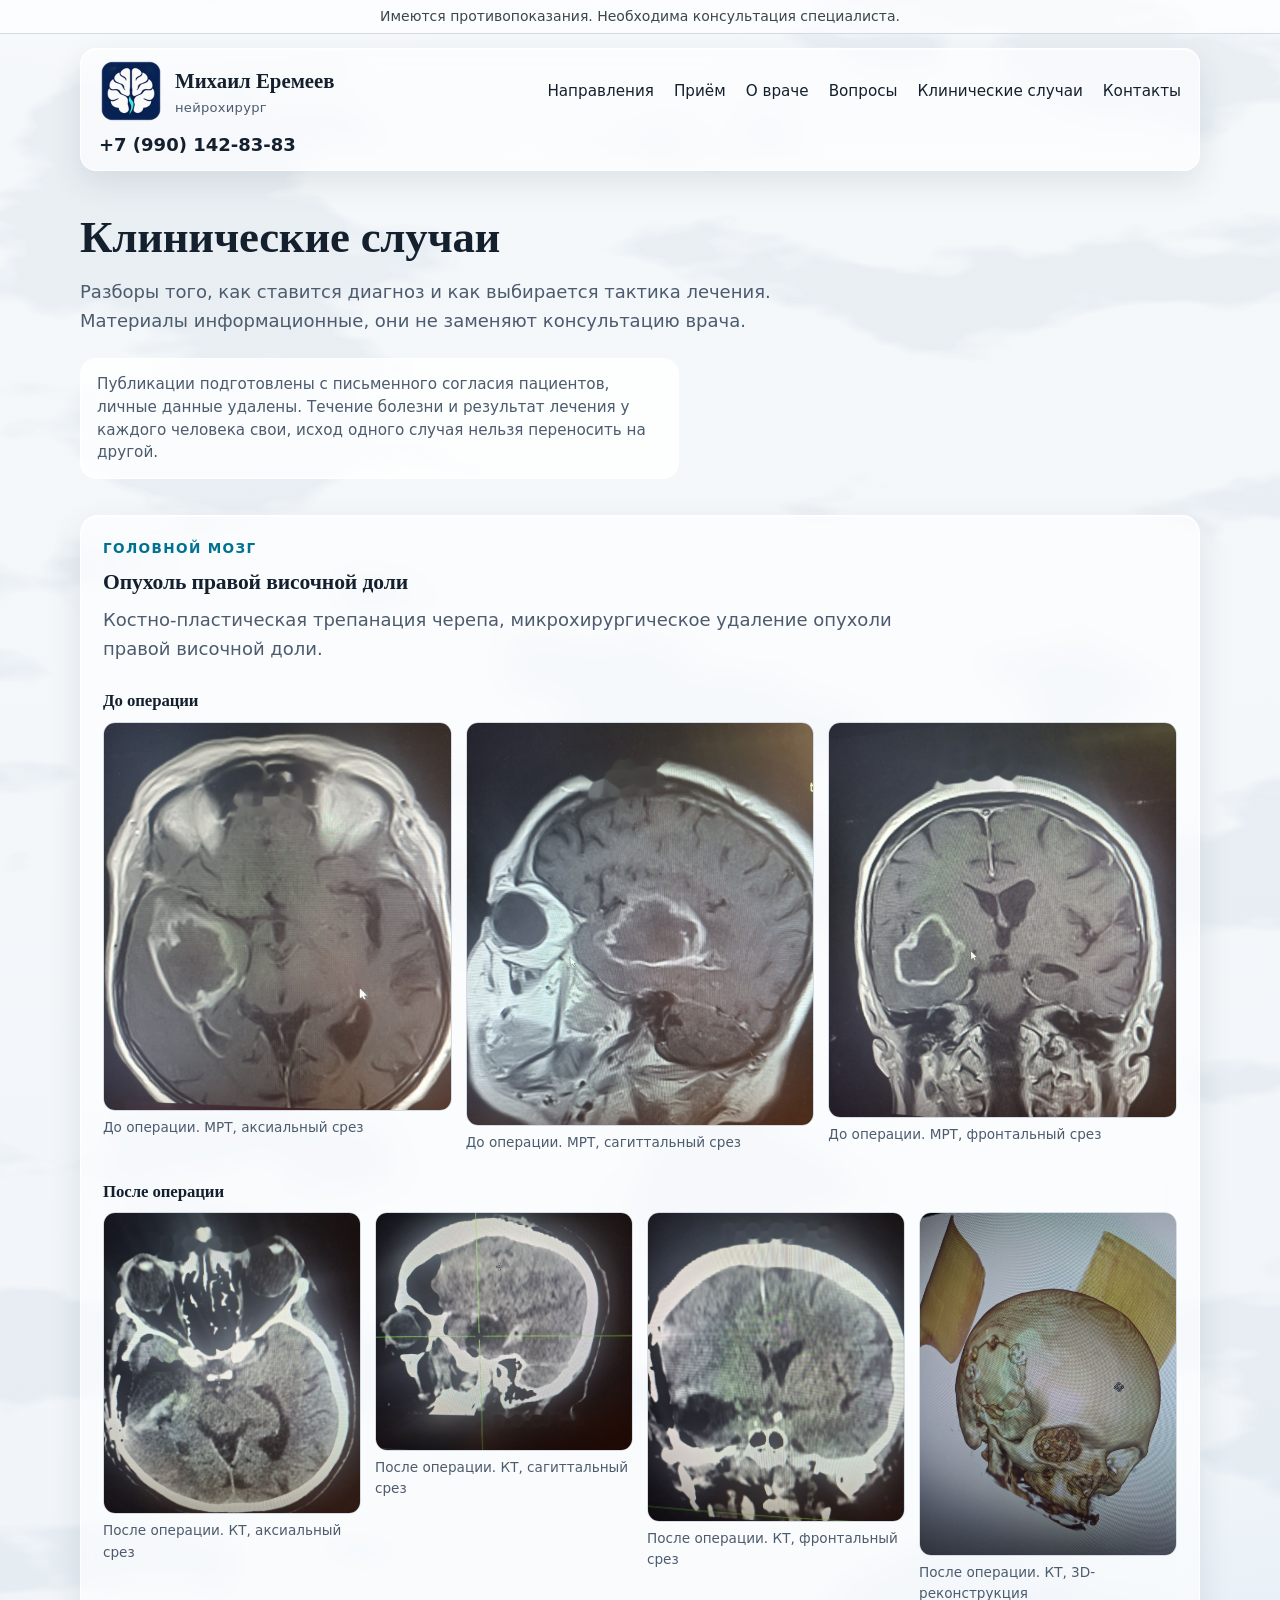
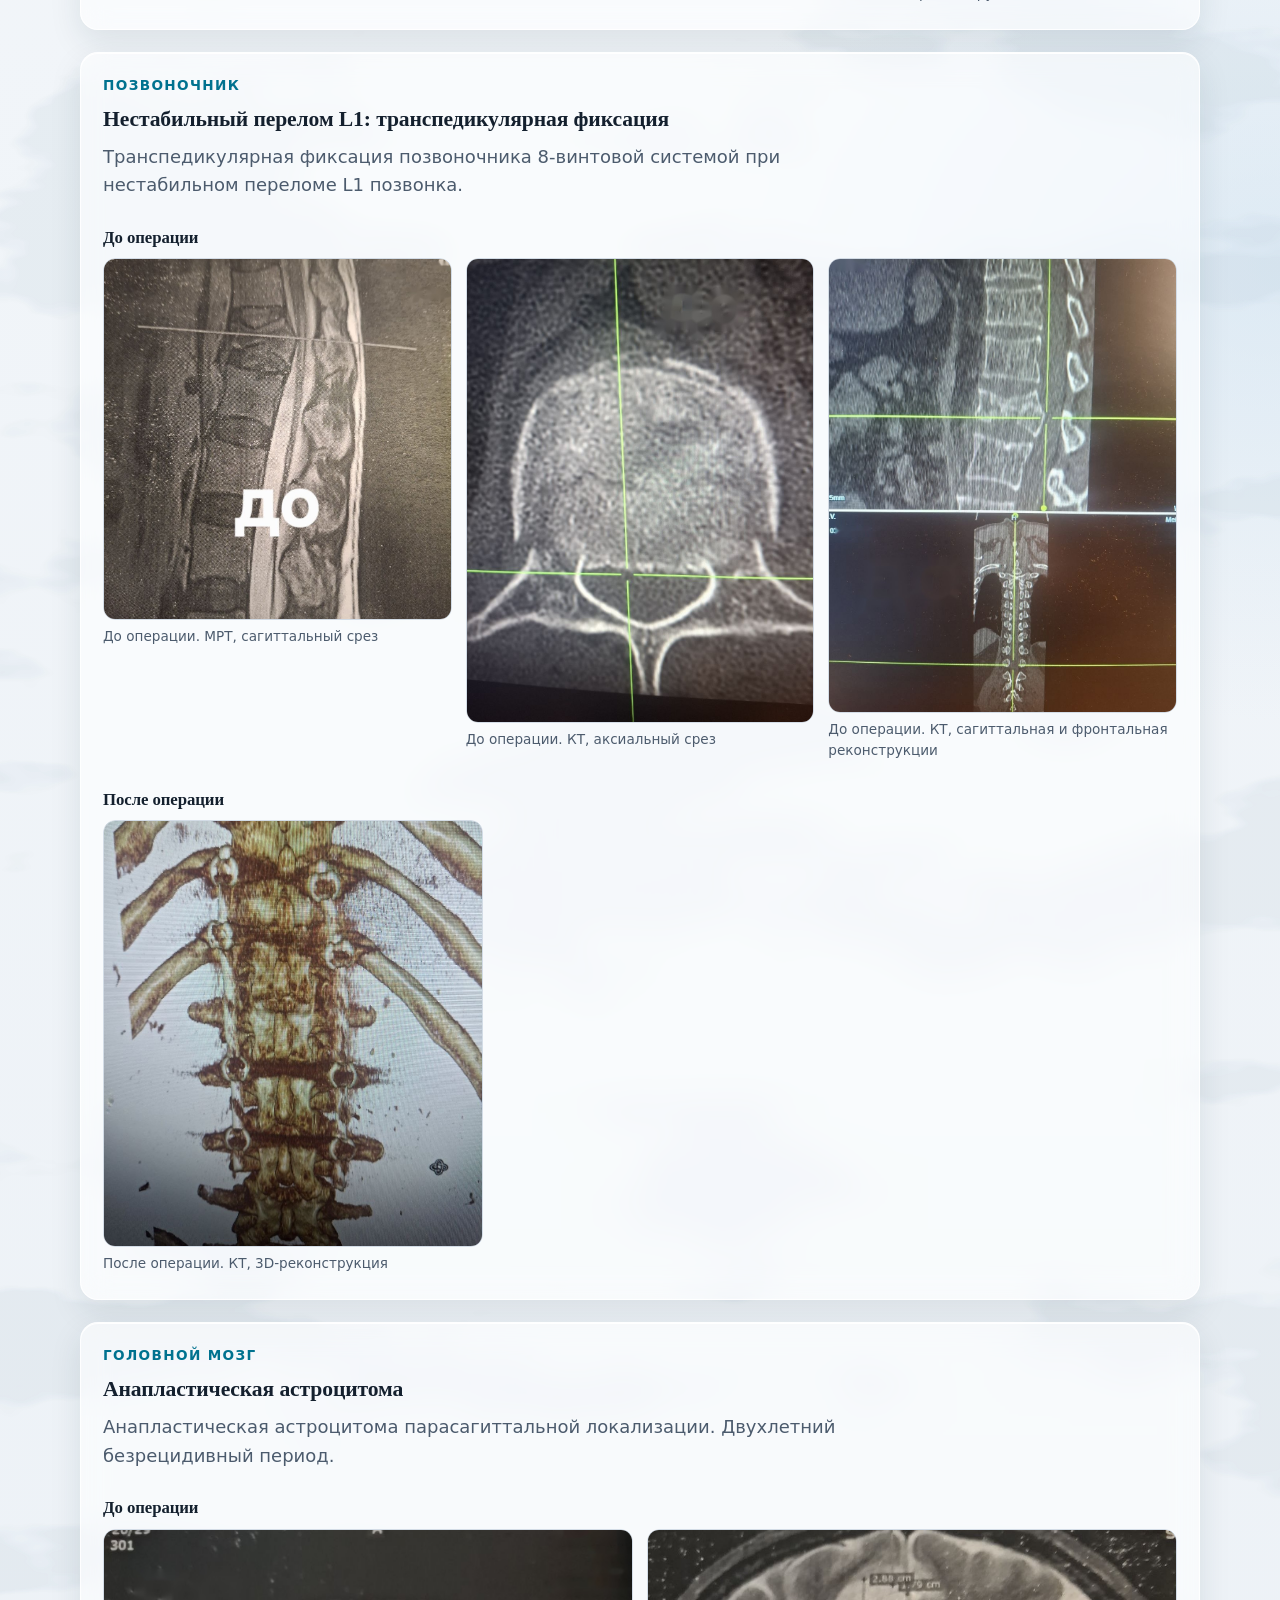
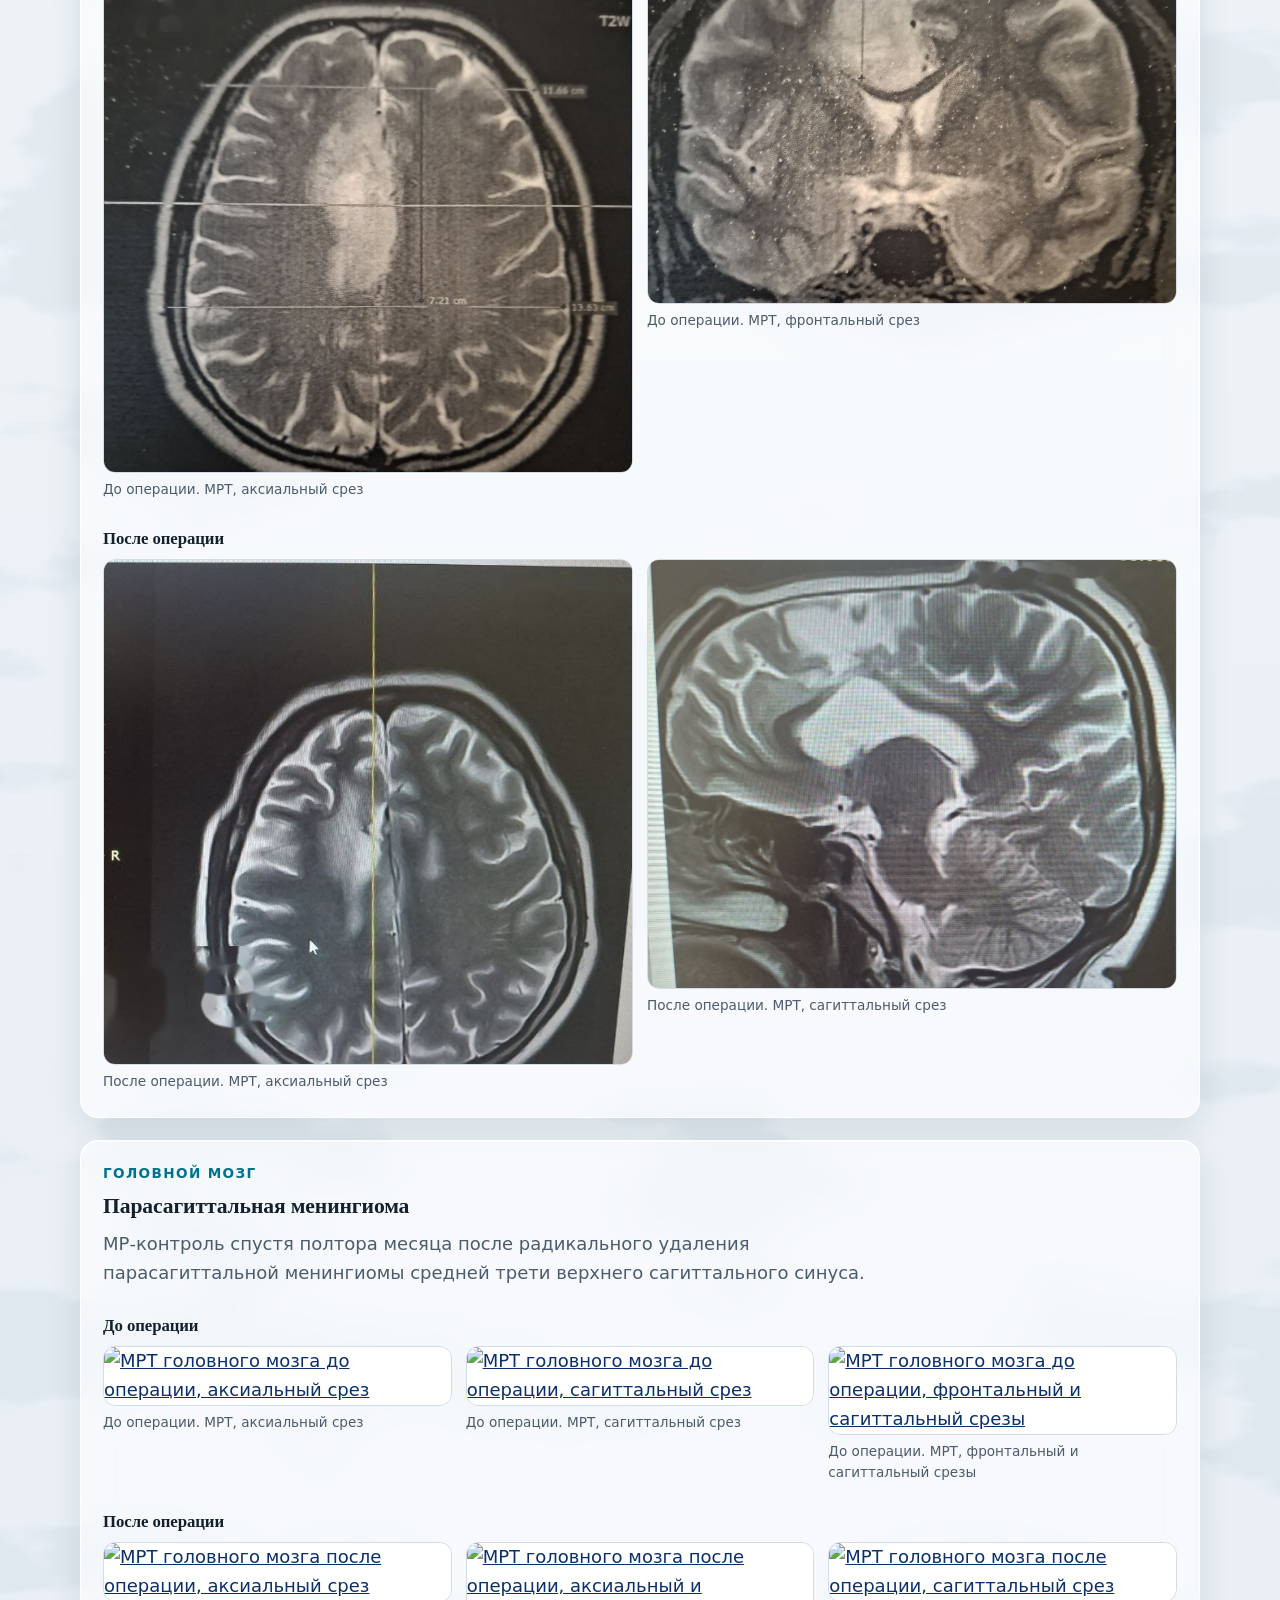
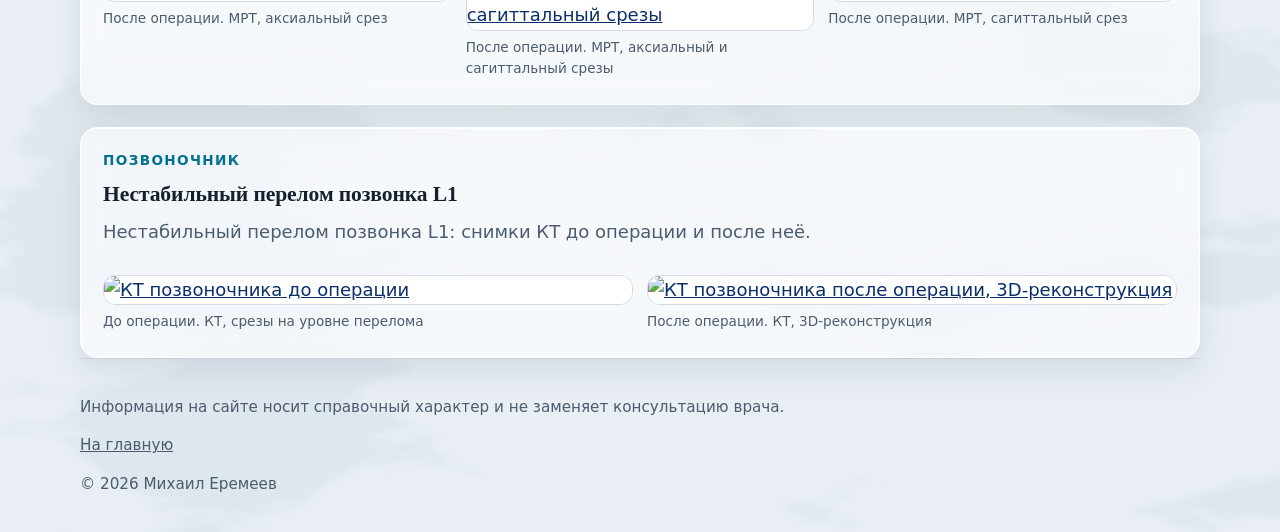
==== commit 23ed51f5: "Add files via upload" ====
--- a/cases.html
+++ b/cases.html
@@ -22,8 +22,8 @@
   <header class="header">
     <a class="brand" href="index.html"><img class="brand-logo" src="logo.png" alt="" width="64" height="64"><span>Михаил Еремеев<small>нейрохирург</small></span></a>
     <nav class="nav" aria-label="Разделы">
-      <a href="index.html#napravleniya">С чем обращаются</a>
-      <a href="index.html#priem">Как проходит приём</a>
+      <a href="index.html#napravleniya">Направления</a>
+      <a href="index.html#priem">Приём</a>
       <a href="index.html#vrach">О враче</a>
       <a href="index.html#voprosy">Вопросы</a>
       <a href="cases.html" aria-current="page">Клинические случаи</a>
@@ -37,7 +37,52 @@
       <p>Разборы того, как ставится диагноз и как выбирается тактика лечения. Материалы информационные, они не заменяют консультацию врача.</p>
       <p class="case-note">Публикации подготовлены с письменного согласия пациентов, личные данные удалены. Течение болезни и результат лечения у каждого человека свои, исход одного случая нельзя переносить на другой.</p>
     </div>
-    <p class="case-empty">Раздел наполняется. Здесь появятся разборы клинических случаев.</p>
+    <div class="case-list">
+      <article class="case">
+        <div class="case-head">
+          <p class="eyebrow">Головной мозг</p>
+          <h2>Опухоль правой височной доли</h2>
+          <p>Костно-пластическая трепанация черепа, микрохирургическое удаление опухоли правой височной доли.</p>
+        </div>
+        <div class="case-set"><h3>До операции</h3><div class="case-figs"><figure><a href="cases/case5-pre-axial.jpg" target="_blank" rel="noopener"><img src="cases/case5-pre-axial.jpg" alt="МРТ головного мозга до операции, аксиальный срез" loading="lazy"></a><figcaption>До операции. МРТ, аксиальный срез</figcaption></figure><figure><a href="cases/case5-pre-sagittal.jpg" target="_blank" rel="noopener"><img src="cases/case5-pre-sagittal.jpg" alt="МРТ головного мозга до операции, сагиттальный срез" loading="lazy"></a><figcaption>До операции. МРТ, сагиттальный срез</figcaption></figure><figure><a href="cases/case5-pre-coronal.jpg" target="_blank" rel="noopener"><img src="cases/case5-pre-coronal.jpg" alt="МРТ головного мозга до операции, фронтальный срез" loading="lazy"></a><figcaption>До операции. МРТ, фронтальный срез</figcaption></figure></div></div>
+        <div class="case-set"><h3>После операции</h3><div class="case-figs"><figure><a href="cases/case5-post-axial.jpg" target="_blank" rel="noopener"><img src="cases/case5-post-axial.jpg" alt="КТ головного мозга после операции, аксиальный срез" loading="lazy"></a><figcaption>После операции. КТ, аксиальный срез</figcaption></figure><figure><a href="cases/case5-post-sagittal.jpg" target="_blank" rel="noopener"><img src="cases/case5-post-sagittal.jpg" alt="КТ головного мозга после операции, сагиттальный срез" loading="lazy"></a><figcaption>После операции. КТ, сагиттальный срез</figcaption></figure><figure><a href="cases/case5-post-coronal.jpg" target="_blank" rel="noopener"><img src="cases/case5-post-coronal.jpg" alt="КТ головного мозга после операции, фронтальный срез" loading="lazy"></a><figcaption>После операции. КТ, фронтальный срез</figcaption></figure><figure><a href="cases/case5-post-ct3d.jpg" target="_blank" rel="noopener"><img src="cases/case5-post-ct3d.jpg" alt="КТ черепа после операции, 3D-реконструкция" loading="lazy"></a><figcaption>После операции. КТ, 3D-реконструкция</figcaption></figure></div></div>
+      </article>
+      <article class="case">
+        <div class="case-head">
+          <p class="eyebrow">Позвоночник</p>
+          <h2>Нестабильный перелом L1: транспедикулярная фиксация</h2>
+          <p>Транспедикулярная фиксация позвоночника 8-винтовой системой при нестабильном переломе L1 позвонка.</p>
+        </div>
+        <div class="case-set"><h3>До операции</h3><div class="case-figs"><figure><a href="cases/case4-pre-mri-sagittal.jpg" target="_blank" rel="noopener"><img src="cases/case4-pre-mri-sagittal.jpg" alt="МРТ позвоночника до операции, сагиттальный срез" loading="lazy"></a><figcaption>До операции. МРТ, сагиттальный срез</figcaption></figure><figure><a href="cases/case4-pre-ct-axial.jpg" target="_blank" rel="noopener"><img src="cases/case4-pre-ct-axial.jpg" alt="КТ позвонка до операции, аксиальный срез" loading="lazy"></a><figcaption>До операции. КТ, аксиальный срез</figcaption></figure><figure><a href="cases/case4-pre-ct-reformat.jpg" target="_blank" rel="noopener"><img src="cases/case4-pre-ct-reformat.jpg" alt="КТ позвоночника до операции, сагиттальная и фронтальная реконструкции" loading="lazy"></a><figcaption>До операции. КТ, сагиттальная и фронтальная реконструкции</figcaption></figure></div></div>
+        <div class="case-set"><h3>После операции</h3><div class="case-figs"><figure><a href="cases/case4-post-ct3d.jpg" target="_blank" rel="noopener"><img src="cases/case4-post-ct3d.jpg" alt="КТ позвоночника после операции, 3D-реконструкция" loading="lazy"></a><figcaption>После операции. КТ, 3D-реконструкция</figcaption></figure></div></div>
+      </article>
+      <article class="case">
+        <div class="case-head">
+          <p class="eyebrow">Головной мозг</p>
+          <h2>Анапластическая астроцитома</h2>
+          <p>Анапластическая астроцитома парасагиттальной локализации. Двухлетний безрецидивный период.</p>
+        </div>
+        <div class="case-set"><h3>До операции</h3><div class="case-figs"><figure><a href="cases/case3-pre-axial.jpg" target="_blank" rel="noopener"><img src="cases/case3-pre-axial.jpg" alt="МРТ головного мозга до операции, аксиальный срез" loading="lazy"></a><figcaption>До операции. МРТ, аксиальный срез</figcaption></figure><figure><a href="cases/case3-pre-coronal.jpg" target="_blank" rel="noopener"><img src="cases/case3-pre-coronal.jpg" alt="МРТ головного мозга до операции, фронтальный срез" loading="lazy"></a><figcaption>До операции. МРТ, фронтальный срез</figcaption></figure></div></div>
+        <div class="case-set"><h3>После операции</h3><div class="case-figs"><figure><a href="cases/case3-post-axial.jpg" target="_blank" rel="noopener"><img src="cases/case3-post-axial.jpg" alt="МРТ головного мозга после операции, аксиальный срез" loading="lazy"></a><figcaption>После операции. МРТ, аксиальный срез</figcaption></figure><figure><a href="cases/case3-post-sagittal.jpg" target="_blank" rel="noopener"><img src="cases/case3-post-sagittal.jpg" alt="МРТ головного мозга после операции, сагиттальный срез" loading="lazy"></a><figcaption>После операции. МРТ, сагиттальный срез</figcaption></figure></div></div>
+      </article>
+      <article class="case">
+        <div class="case-head">
+          <p class="eyebrow">Головной мозг</p>
+          <h2>Парасагиттальная менингиома</h2>
+          <p>МР-контроль спустя полтора месяца после радикального удаления парасагиттальной менингиомы средней трети верхнего сагиттального синуса.</p>
+        </div>
+        <div class="case-set"><h3>До операции</h3><div class="case-figs"><figure><a href="cases/case2-pre-axial.jpg" target="_blank" rel="noopener"><img src="cases/case2-pre-axial.jpg" alt="МРТ головного мозга до операции, аксиальный срез" loading="lazy"></a><figcaption>До операции. МРТ, аксиальный срез</figcaption></figure><figure><a href="cases/case2-pre-sagittal.jpg" target="_blank" rel="noopener"><img src="cases/case2-pre-sagittal.jpg" alt="МРТ головного мозга до операции, сагиттальный срез" loading="lazy"></a><figcaption>До операции. МРТ, сагиттальный срез</figcaption></figure><figure><a href="cases/case2-pre-coronal-sagittal.jpg" target="_blank" rel="noopener"><img src="cases/case2-pre-coronal-sagittal.jpg" alt="МРТ головного мозга до операции, фронтальный и сагиттальный срезы" loading="lazy"></a><figcaption>До операции. МРТ, фронтальный и сагиттальный срезы</figcaption></figure></div></div>
+        <div class="case-set"><h3>После операции</h3><div class="case-figs"><figure><a href="cases/case2-post-axial.jpg" target="_blank" rel="noopener"><img src="cases/case2-post-axial.jpg" alt="МРТ головного мозга после операции, аксиальный срез" loading="lazy"></a><figcaption>После операции. МРТ, аксиальный срез</figcaption></figure><figure><a href="cases/case2-post-axial-sagittal.jpg" target="_blank" rel="noopener"><img src="cases/case2-post-axial-sagittal.jpg" alt="МРТ головного мозга после операции, аксиальный и сагиттальный срезы" loading="lazy"></a><figcaption>После операции. МРТ, аксиальный и сагиттальный срезы</figcaption></figure><figure><a href="cases/case2-post-sagittal.jpg" target="_blank" rel="noopener"><img src="cases/case2-post-sagittal.jpg" alt="МРТ головного мозга после операции, сагиттальный срез" loading="lazy"></a><figcaption>После операции. МРТ, сагиттальный срез</figcaption></figure></div></div>
+      </article>
+      <article class="case">
+        <div class="case-head">
+          <p class="eyebrow">Позвоночник</p>
+          <h2>Нестабильный перелом позвонка L1</h2>
+          <p>Нестабильный перелом позвонка L1: снимки КТ до операции и после неё.</p>
+        </div>
+        <div class="case-set case-set--wide"><div class="case-figs"><figure><a href="cases/case1-pre-ct.jpg" target="_blank" rel="noopener"><img src="cases/case1-pre-ct.jpg" alt="КТ позвоночника до операции" loading="lazy"></a><figcaption>До операции. КТ, срезы на уровне перелома</figcaption></figure><figure><a href="cases/case1-post-ct3d.jpg" target="_blank" rel="noopener"><img src="cases/case1-post-ct3d.jpg" alt="КТ позвоночника после операции, 3D-реконструкция" loading="lazy"></a><figcaption>После операции. КТ, 3D-реконструкция</figcaption></figure></div></div>
+      </article>
+    </div>
   </main>
   <footer class="footer">
     <p>Информация на сайте носит справочный характер и не заменяет консультацию врача.</p>
--- a/glass.css
+++ b/glass.css
@@ -231,3 +231,27 @@
 @media (prefers-color-scheme: dark) { :root:not([data-theme="light"]) .eyebrow { color: #9AE6F5; } }
 .hero-panel .lead { color: #2B3B4F; }
 @media (prefers-color-scheme: dark) { :root:not([data-theme="light"]) .hero-panel .lead { color: #D2DFEE; } }
+
+/* Карточки клинических случаев: наборы снимков */
+.case { grid-template-columns: 1fr !important; }
+.case .case-head { grid-column: auto !important; display: grid; gap: 10px; }
+.case .case-head p:not(.eyebrow) { color: var(--muted); max-width: 70ch; }
+.case-set { display: grid; gap: 10px; }
+.case-set h3 { font-size: 1.05rem; }
+.case-figs { display: grid; gap: 14px; grid-template-columns: 1fr; }
+@media (min-width: 640px) { .case-figs { grid-template-columns: repeat(auto-fit, minmax(240px, 1fr)); align-items: start; } }
+.case-figs figure { margin: 0; display: grid; gap: 6px; }
+.case-figs a { display: block; border-radius: 12px; overflow: hidden; }
+.case-figs img { width: 100%; height: auto; background: #0A0F14; border: 1px solid var(--line); border-radius: 12px; }
+
+.nav a, .brand span { white-space: nowrap; }
+@media (min-width: 760px) { .nav { gap: 20px; } .nav a { font-size: 0.95rem; } }
+@media (min-width: 760px) and (max-width: 1040px) { .nav { gap: 12px; } .nav a { font-size: 0.85rem; } .header-phone { font-size: 0.9rem; } }
+.case-set--wide .case-figs img { max-height: 520px; object-fit: contain; }
+.case-set--wide .case-figs { align-items: start; }
+
+@media (min-width: 760px) { .header { flex-wrap: wrap; gap: 8px 20px; } .nav { flex-wrap: wrap; } }
+@media (min-width: 760px) and (max-width: 1099px) { .header-phone { display: none; } }
+
+/* Одиночный снимок в группе: не растягивать на всю ширину */
+.case-figs figure:only-child { max-width: 380px; }
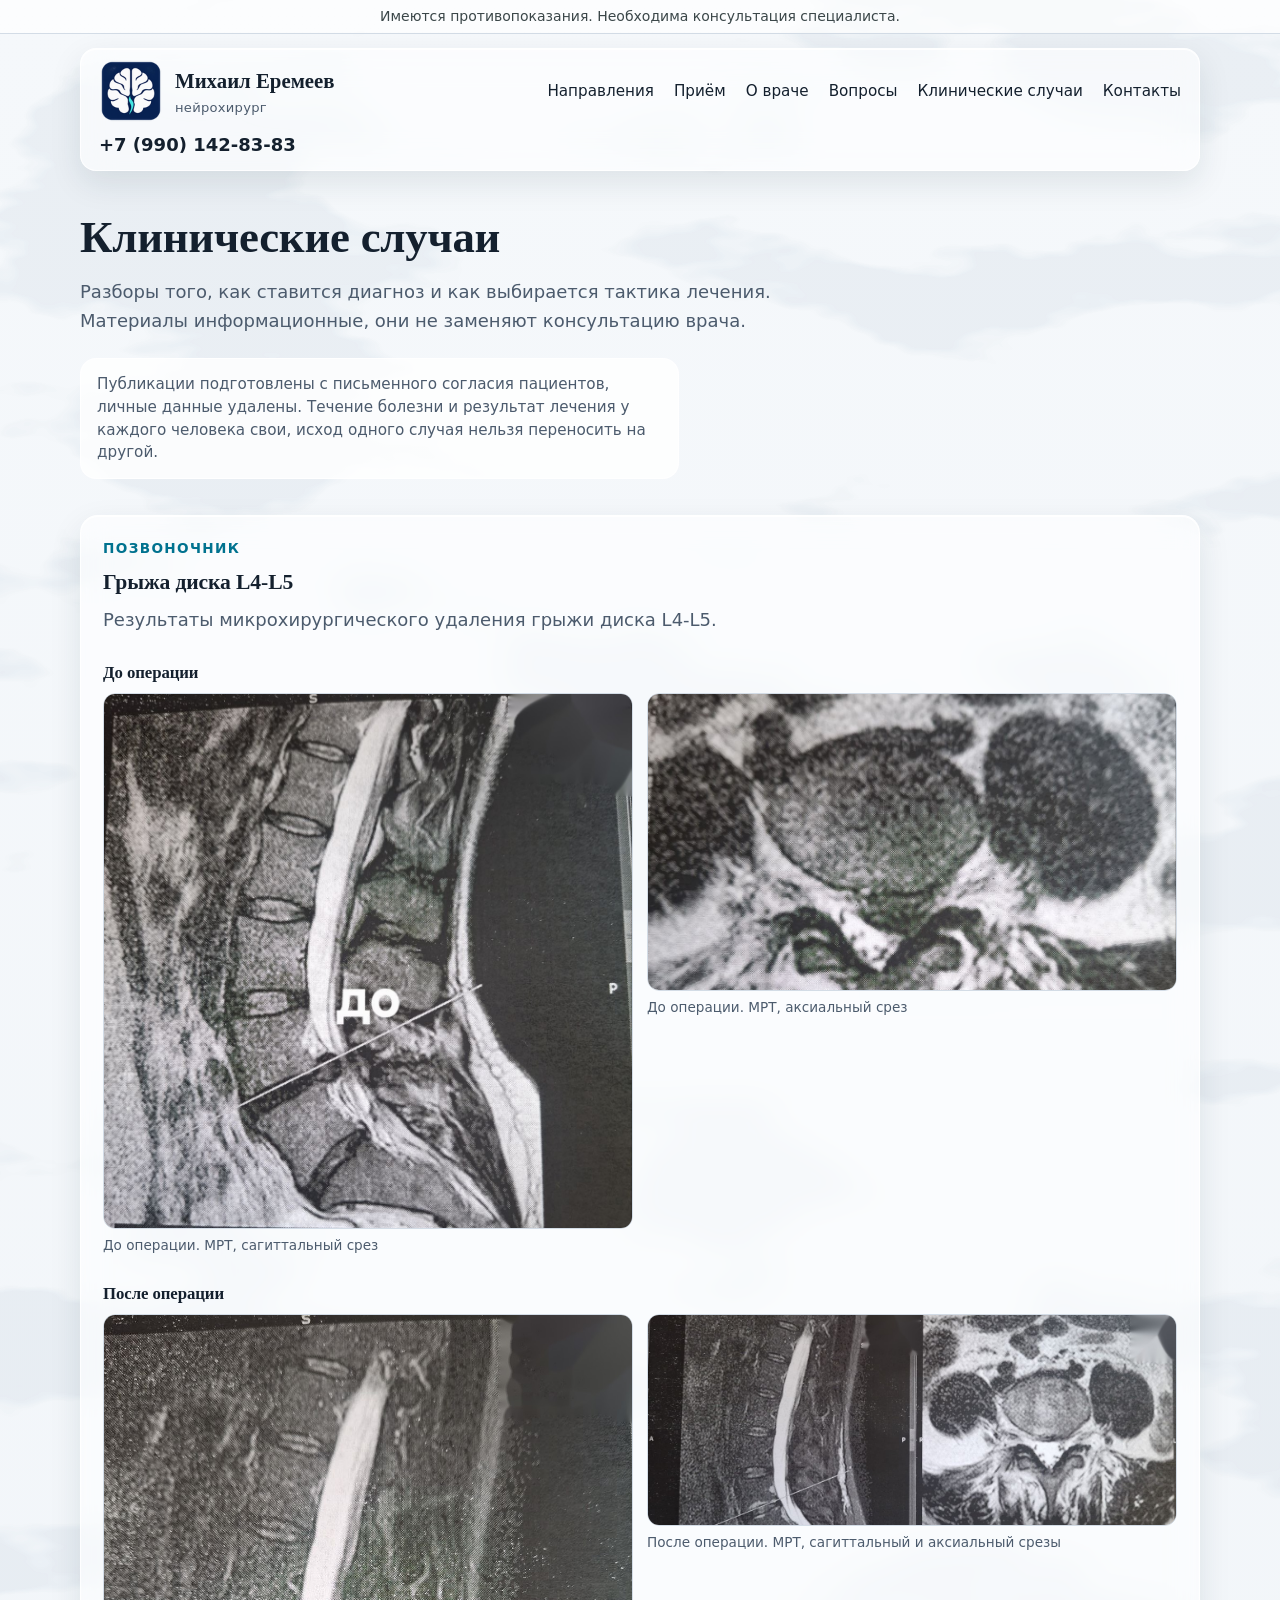
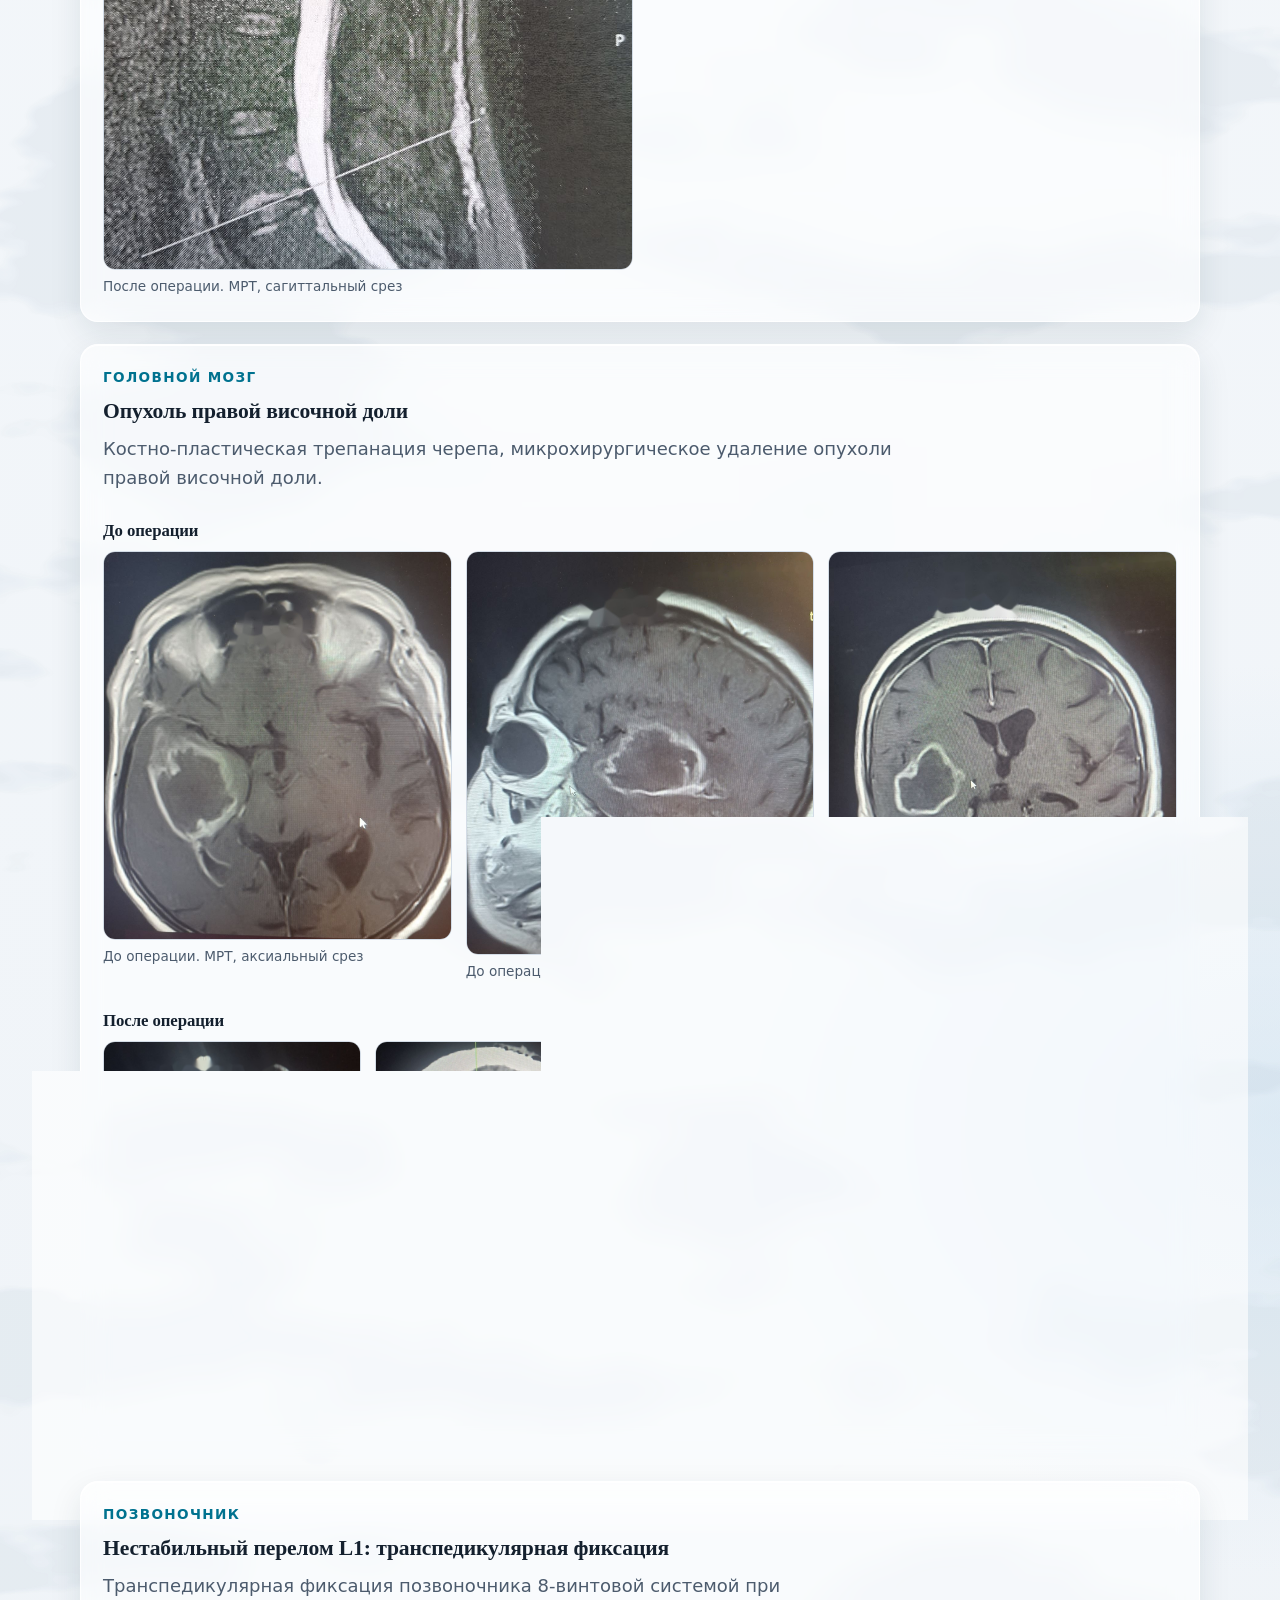
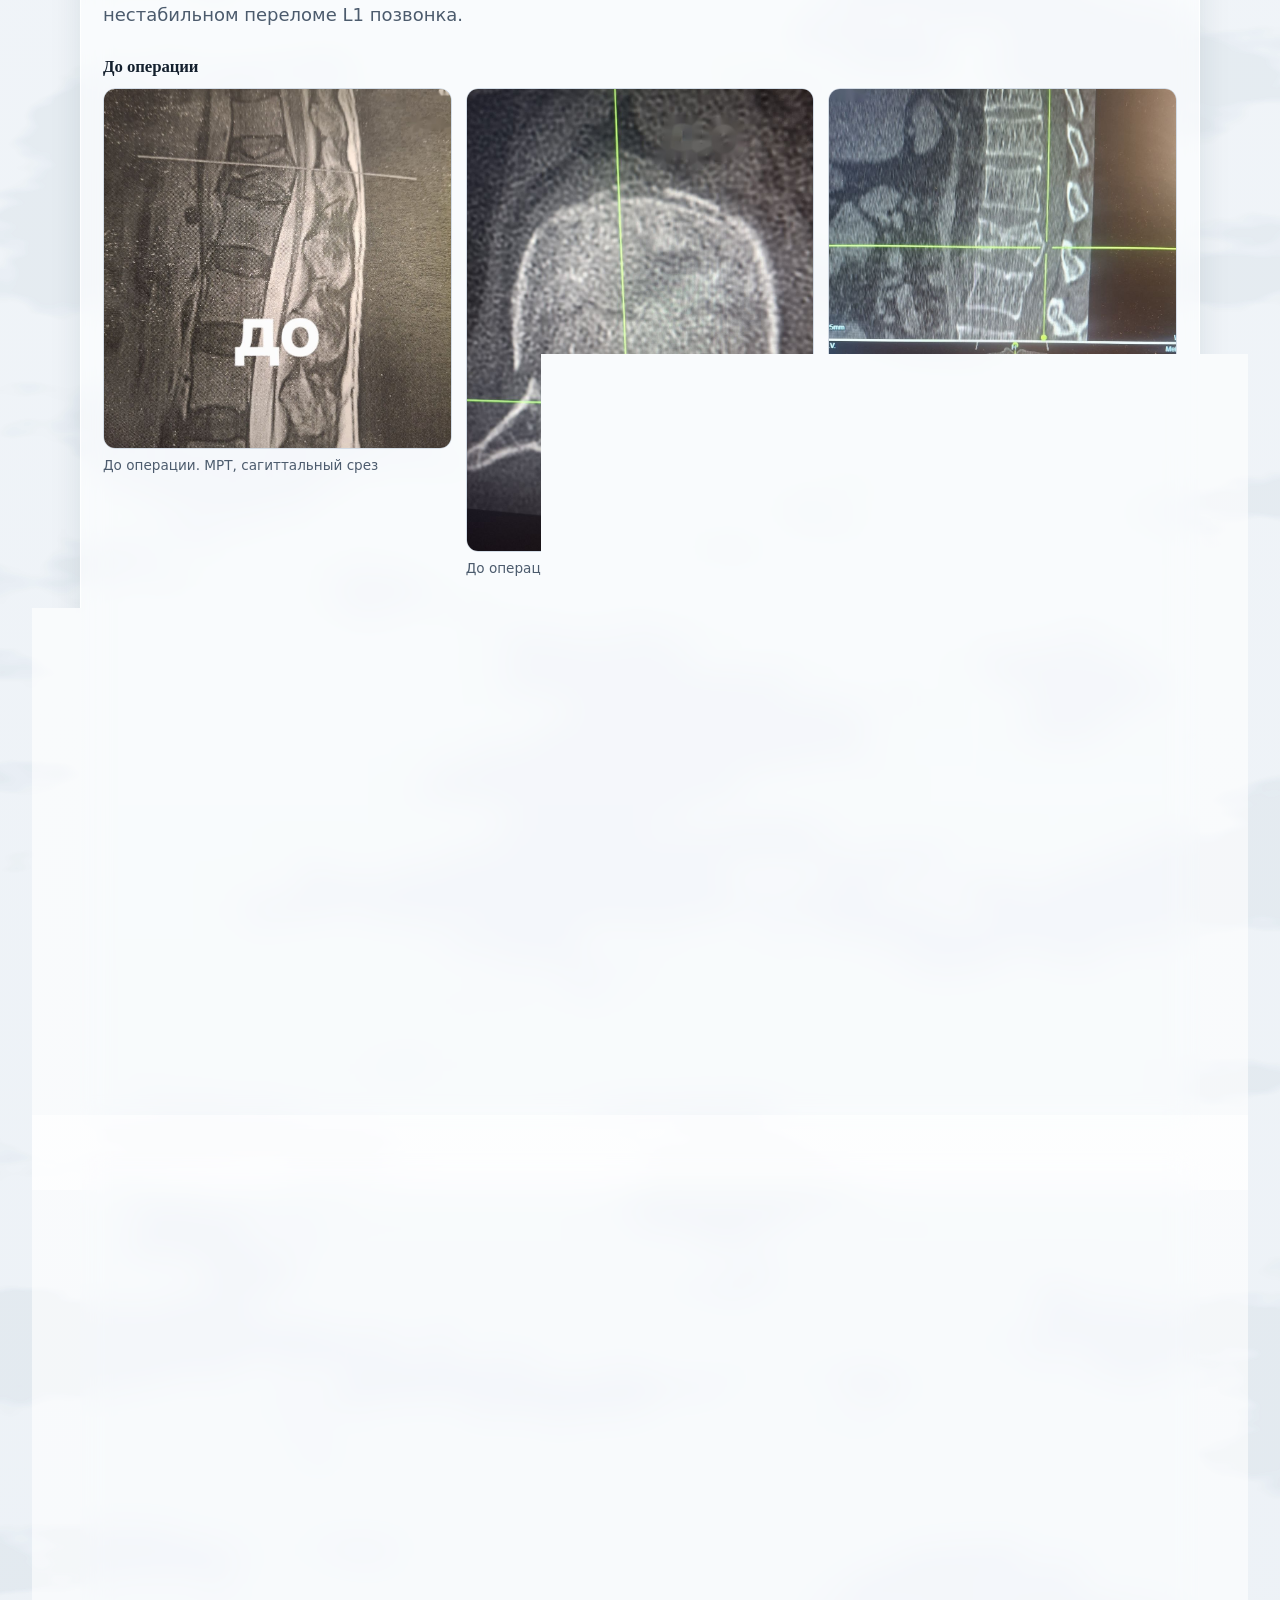
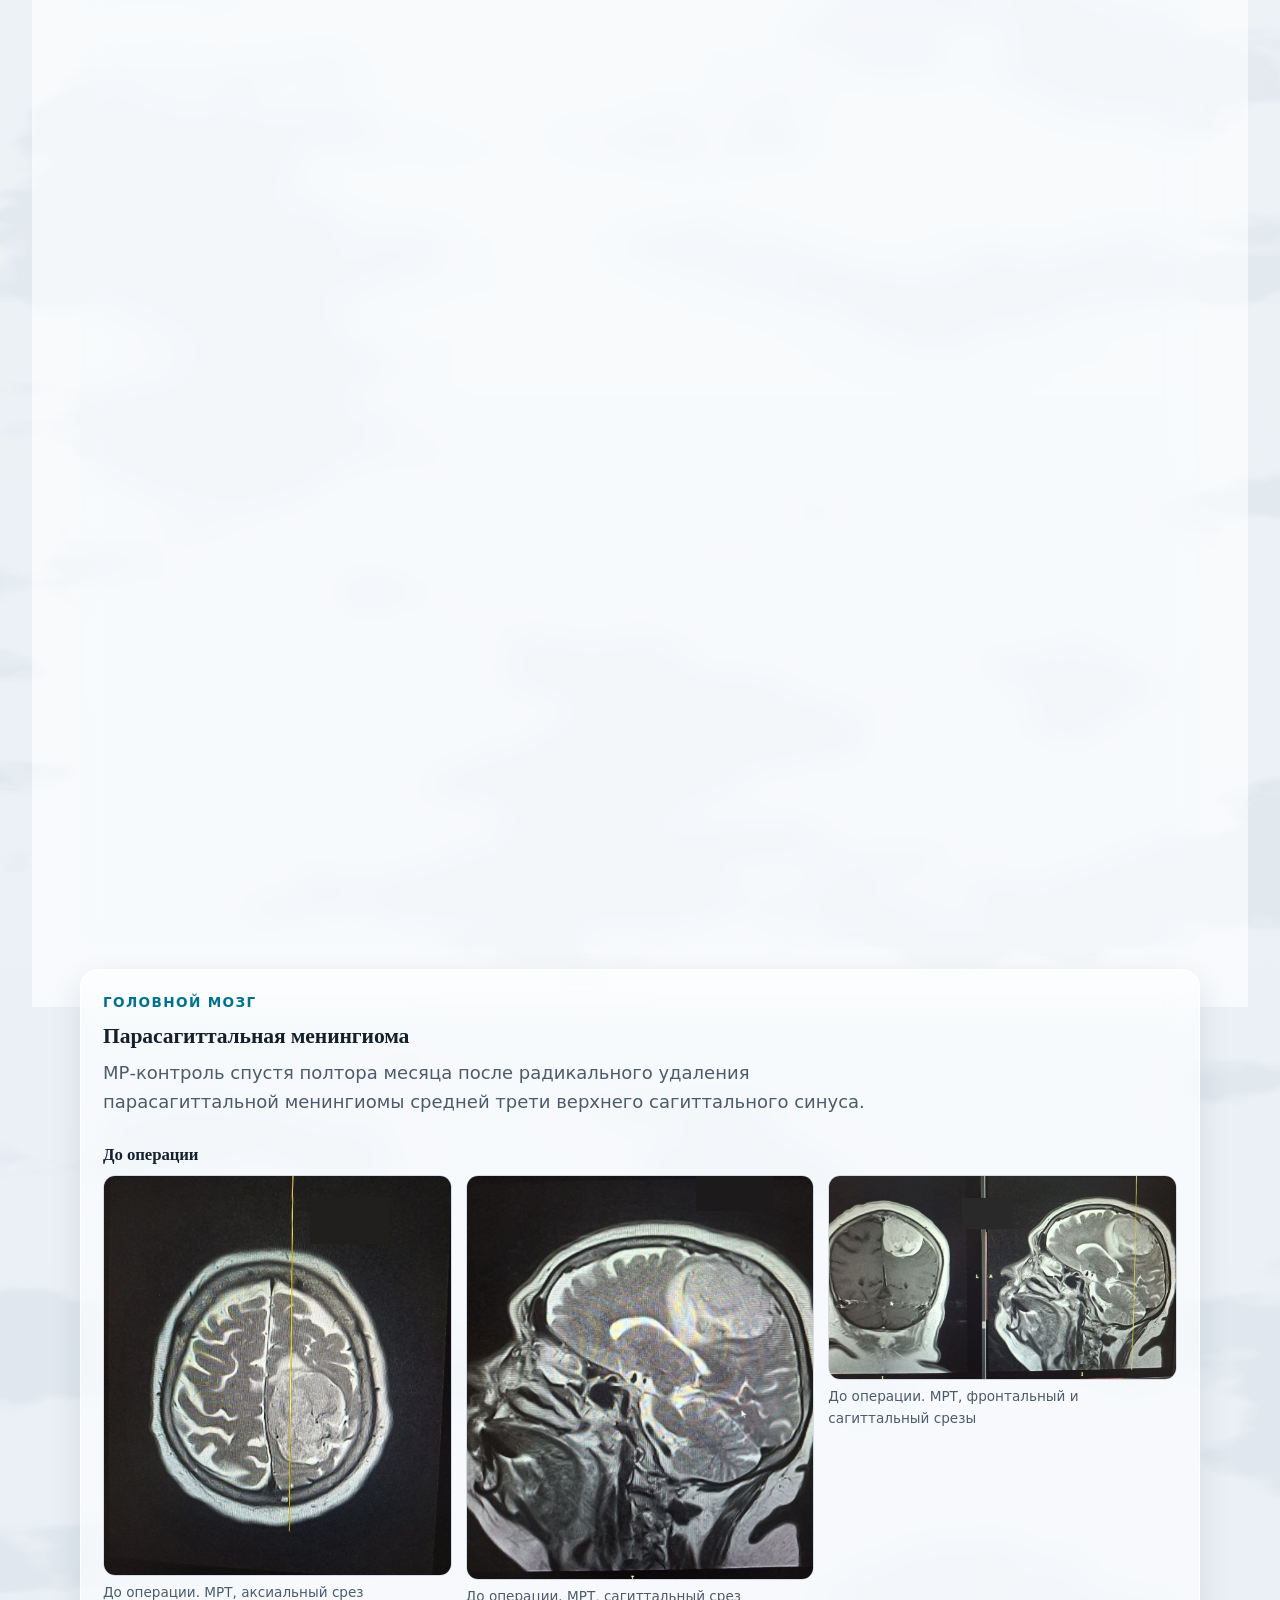
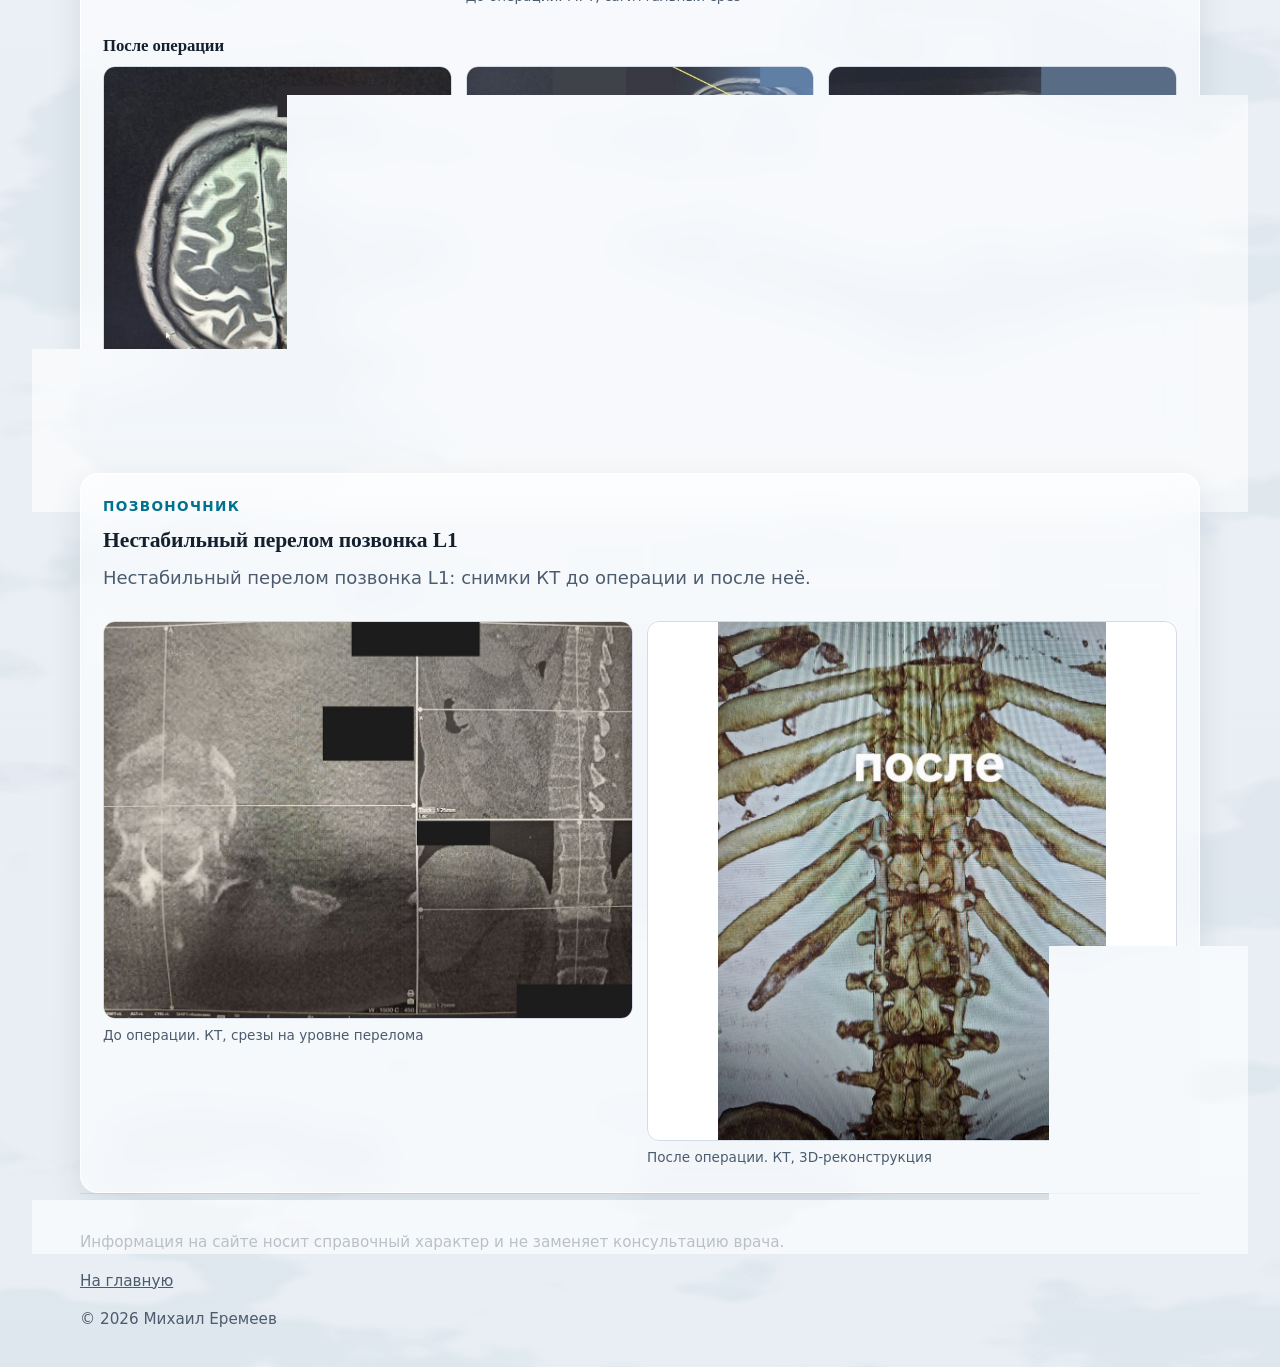
==== commit a1e3db46: "Add files via upload" ====
--- a/cases.html
+++ b/cases.html
@@ -38,6 +38,15 @@
       <p class="case-note">Публикации подготовлены с письменного согласия пациентов, личные данные удалены. Течение болезни и результат лечения у каждого человека свои, исход одного случая нельзя переносить на другой.</p>
     </div>
     <div class="case-list">
+      <article class="case">
+        <div class="case-head">
+          <p class="eyebrow">Позвоночник</p>
+          <h2>Грыжа диска L4-L5</h2>
+          <p>Результаты микрохирургического удаления грыжи диска L4-L5.</p>
+        </div>
+        <div class="case-set"><h3>До операции</h3><div class="case-figs"><figure><a href="cases/case6-pre-sagittal.jpg" target="_blank" rel="noopener"><img src="cases/case6-pre-sagittal.jpg" alt="МРТ поясничного отдела позвоночника до операции, сагиттальный срез" loading="lazy"></a><figcaption>До операции. МРТ, сагиттальный срез</figcaption></figure><figure><a href="cases/case6-pre-axial.jpg" target="_blank" rel="noopener"><img src="cases/case6-pre-axial.jpg" alt="МРТ поясничного отдела позвоночника до операции, аксиальный срез" loading="lazy"></a><figcaption>До операции. МРТ, аксиальный срез</figcaption></figure></div></div>
+        <div class="case-set"><h3>После операции</h3><div class="case-figs"><figure><a href="cases/case6-post-sagittal.jpg" target="_blank" rel="noopener"><img src="cases/case6-post-sagittal.jpg" alt="МРТ поясничного отдела позвоночника после операции, сагиттальный срез" loading="lazy"></a><figcaption>После операции. МРТ, сагиттальный срез</figcaption></figure><figure><a href="cases/case6-post-sagittal-axial.jpg" target="_blank" rel="noopener"><img src="cases/case6-post-sagittal-axial.jpg" alt="МРТ поясничного отдела позвоночника после операции, сагиттальный и аксиальный срезы" loading="lazy"></a><figcaption>После операции. МРТ, сагиттальный и аксиальный срезы</figcaption></figure></div></div>
+      </article>
       <article class="case">
         <div class="case-head">
           <p class="eyebrow">Головной мозг</p>
--- a/glass.css
+++ b/glass.css
@@ -255,3 +255,11 @@
 
 /* Одиночный снимок в группе: не растягивать на всю ширину */
 .case-figs figure:only-child { max-width: 380px; }
+
+/* Ссылка на кейсы на главной */
+.cases-teaser { background: var(--glass); backdrop-filter: blur(14px) saturate(1.25); -webkit-backdrop-filter: blur(14px) saturate(1.25); border: 1px solid var(--glass-line); box-shadow: var(--glass-shadow); border-radius: 18px; padding: 22px; display: grid; gap: 16px; align-items: center; }
+.cases-teaser h2 { font-size: 1.35rem; }
+.cases-teaser p { margin-top: 6px; color: var(--muted); }
+.cases-teaser .btn { width: 100%; }
+@media (min-width: 640px) { .cases-teaser { grid-template-columns: 1fr auto; padding: 26px 30px; } .cases-teaser .btn { width: auto; min-width: 160px; } }
+.footer-links a { color: var(--muted); }
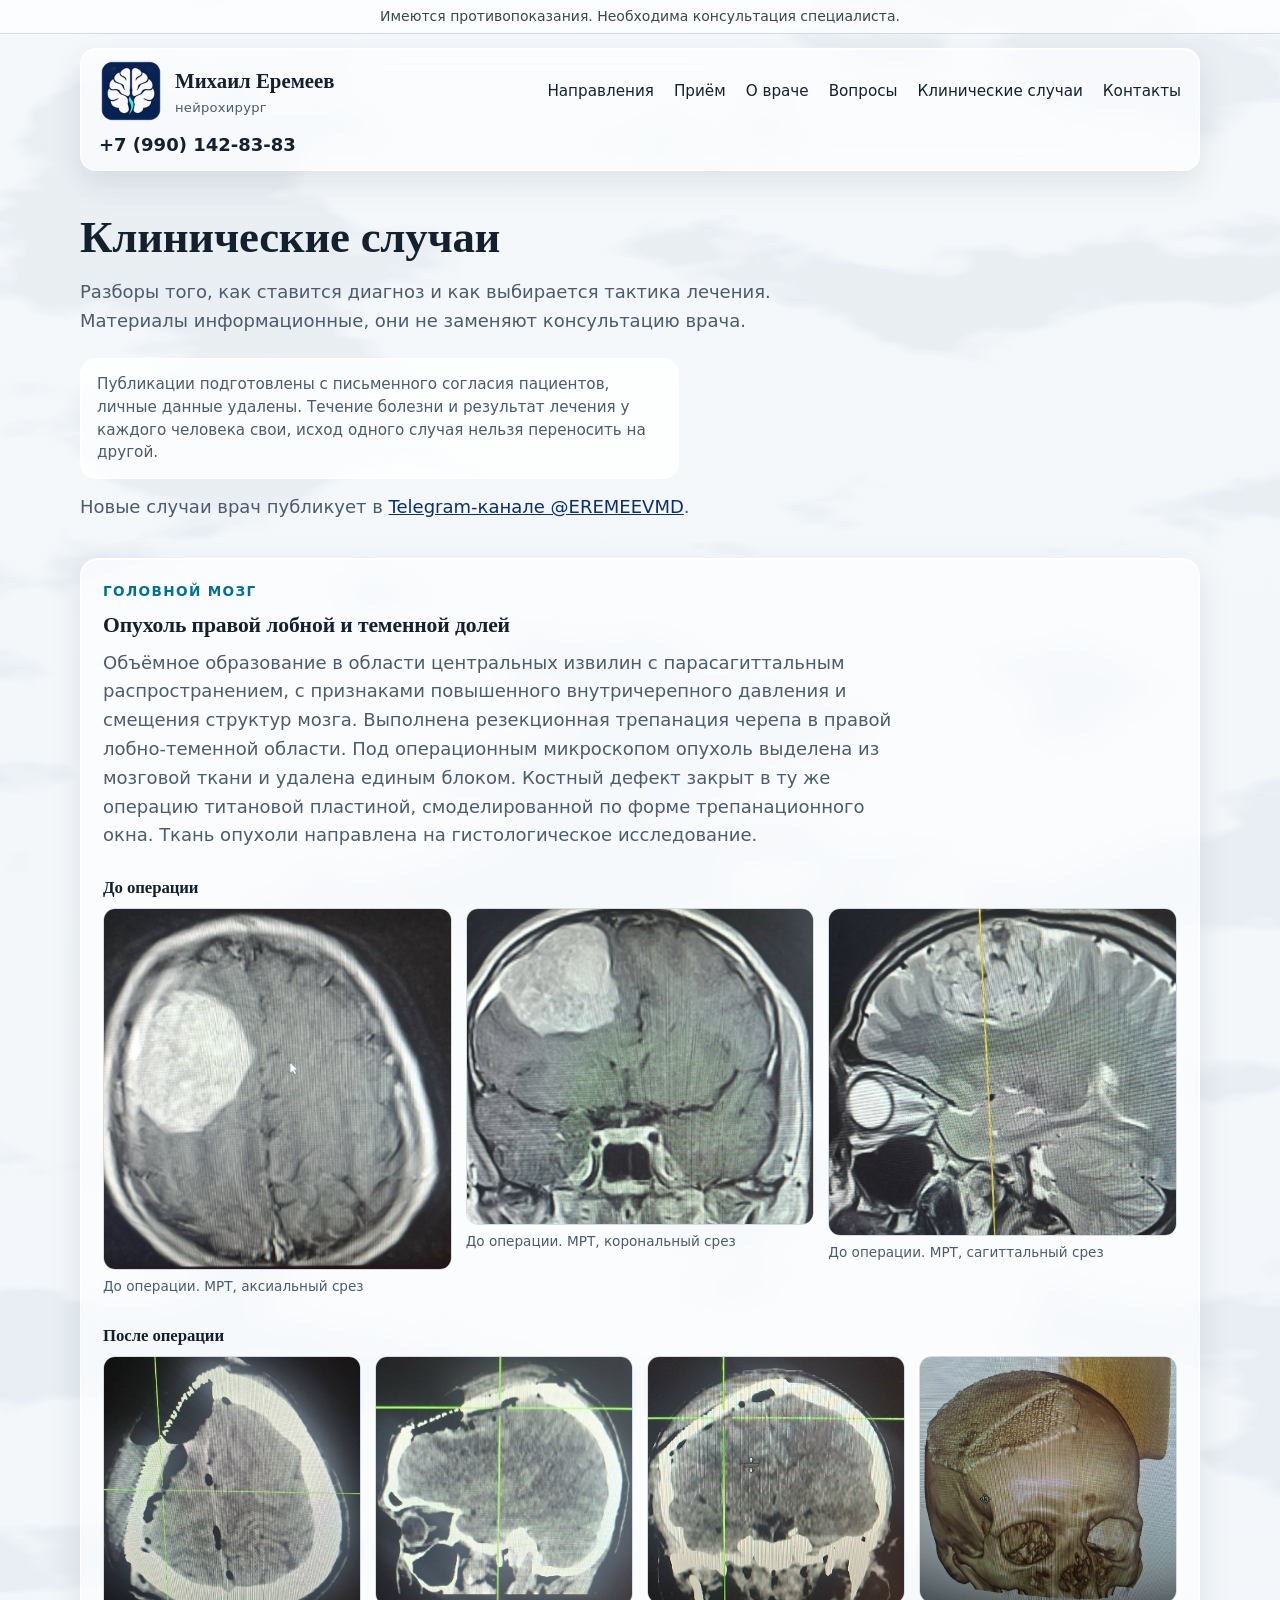
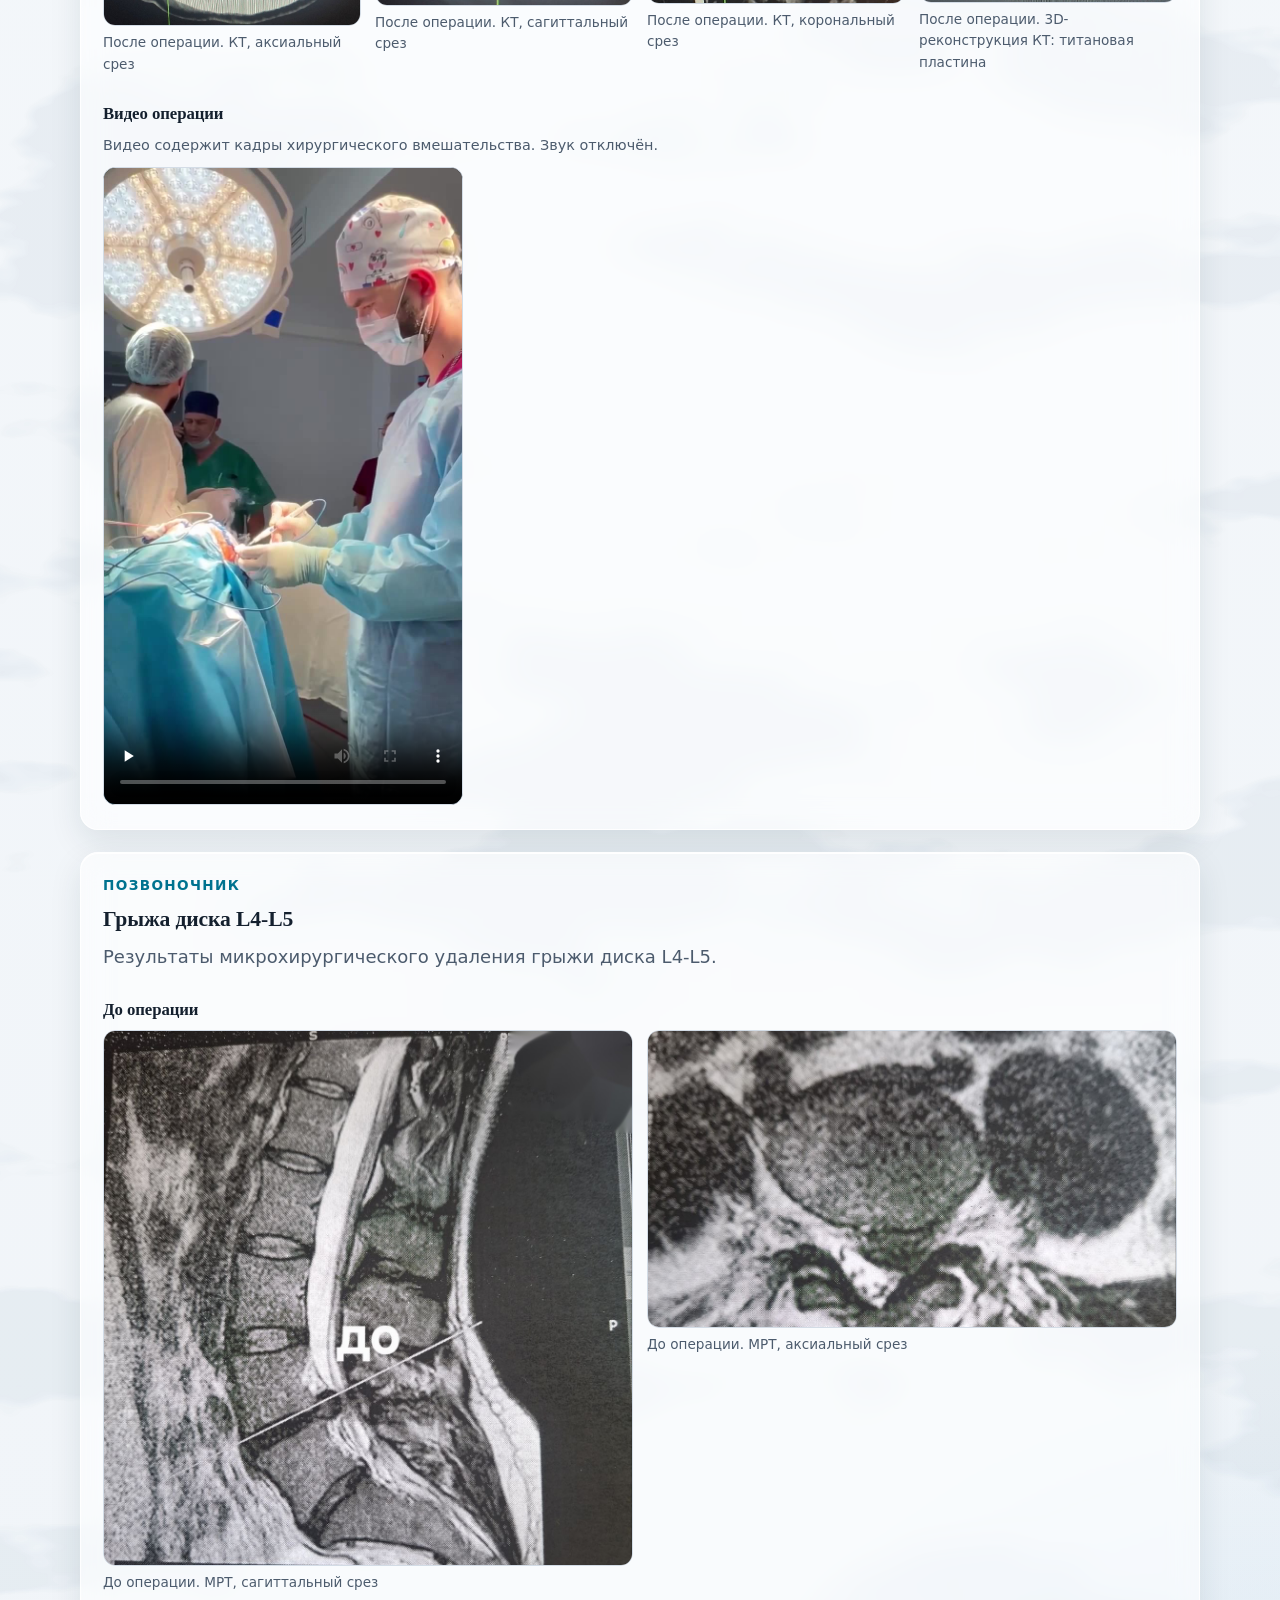
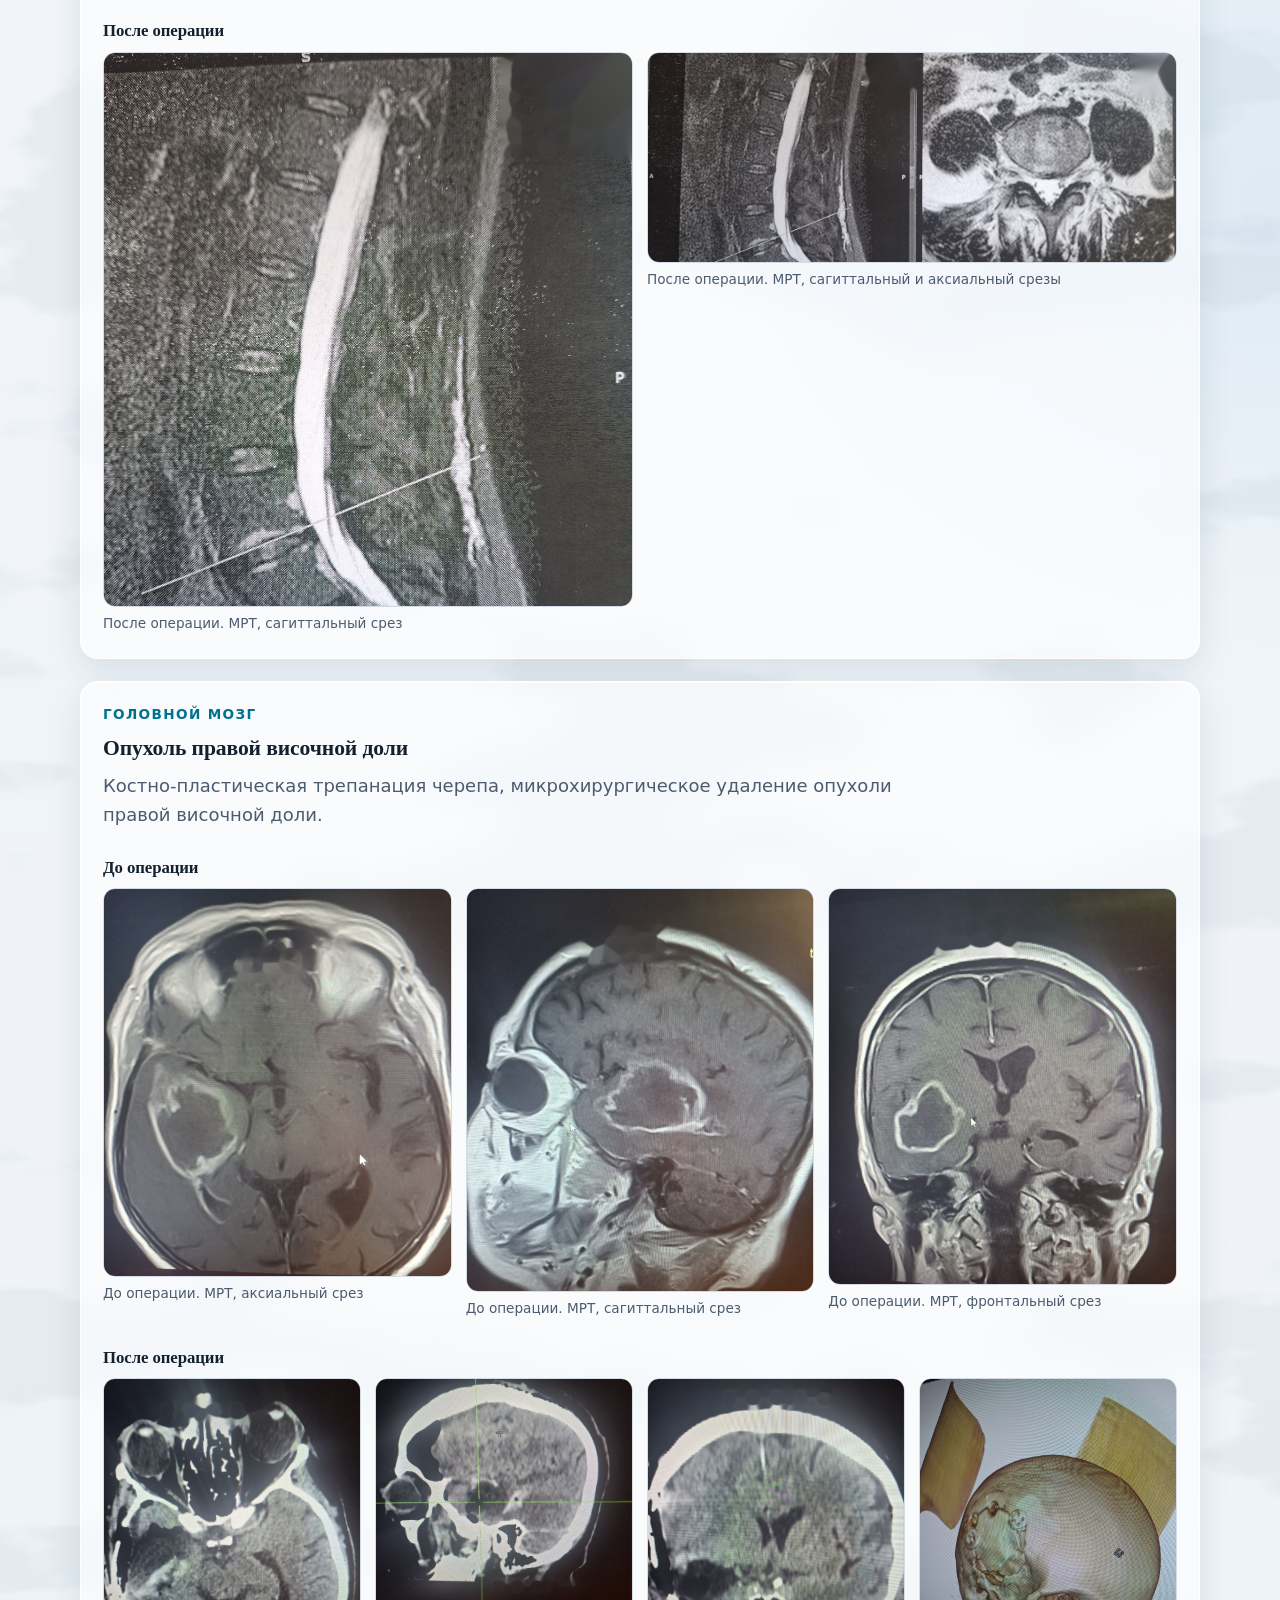
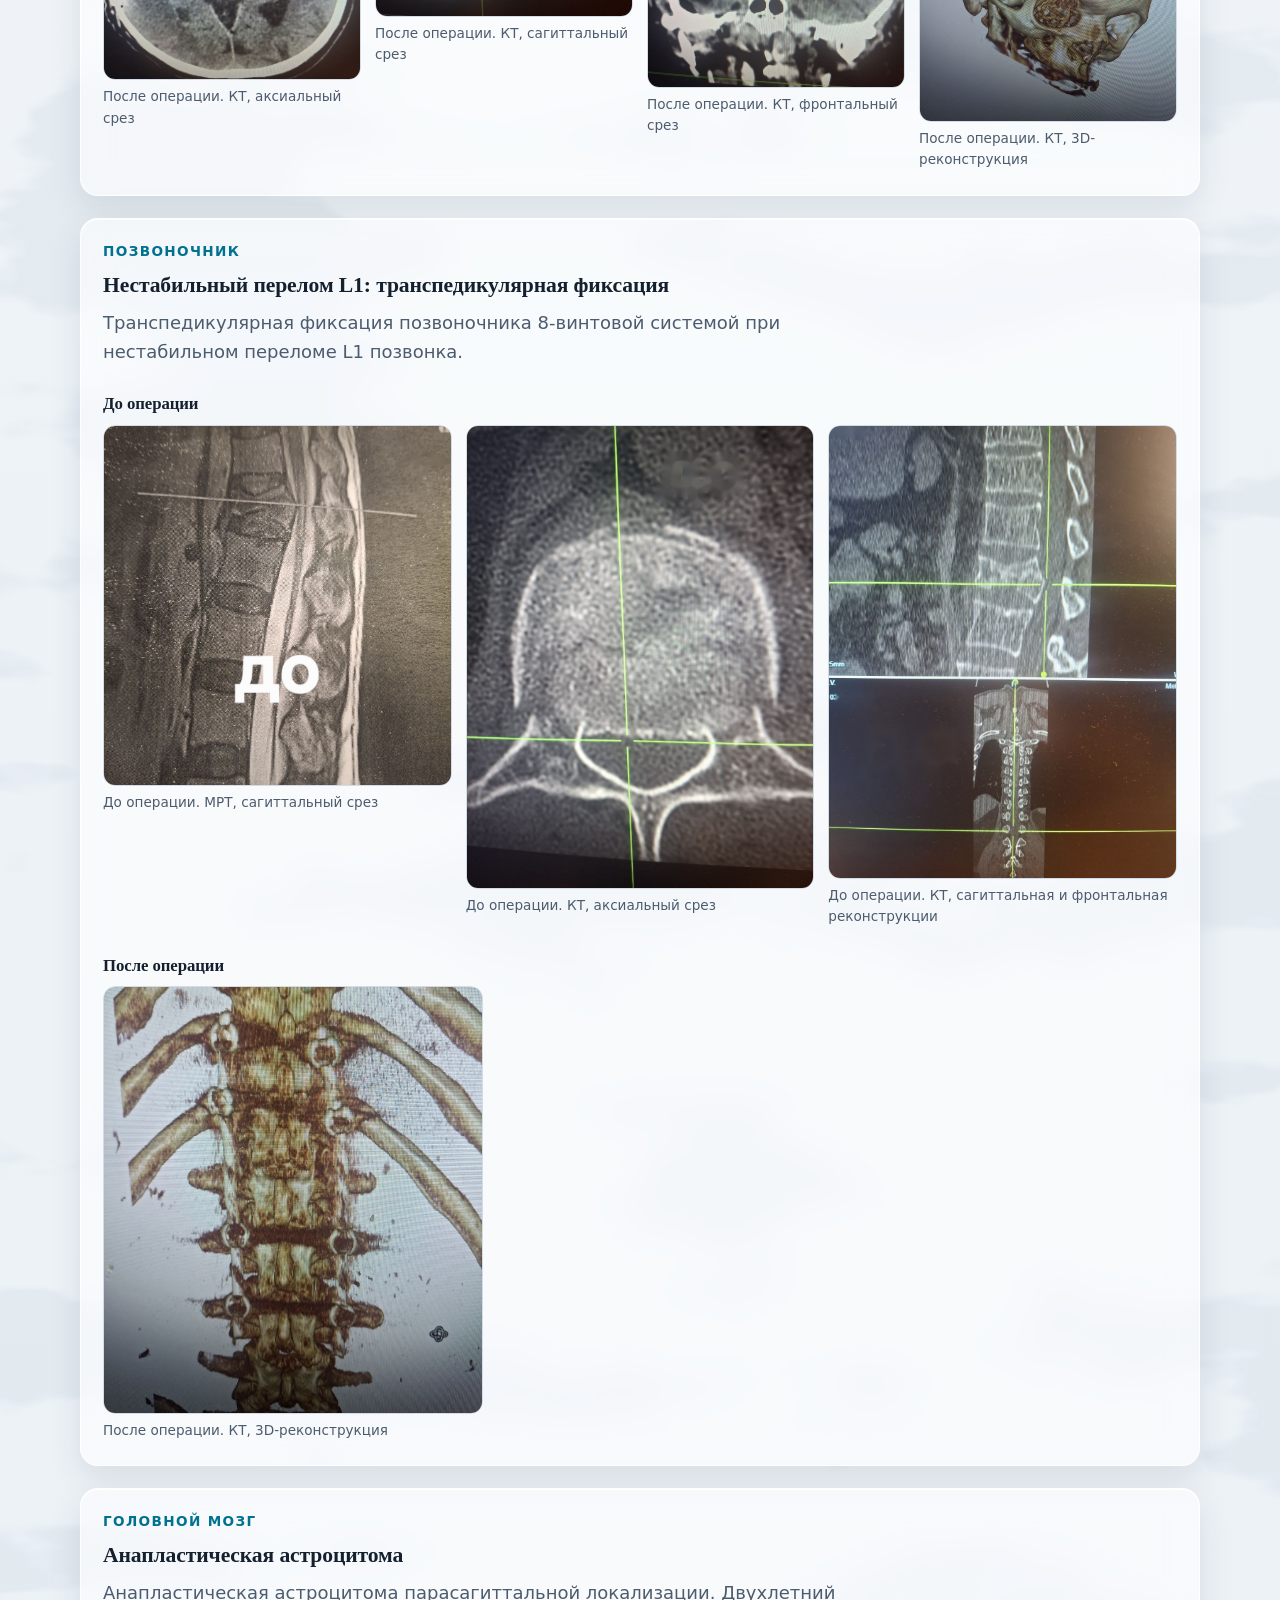
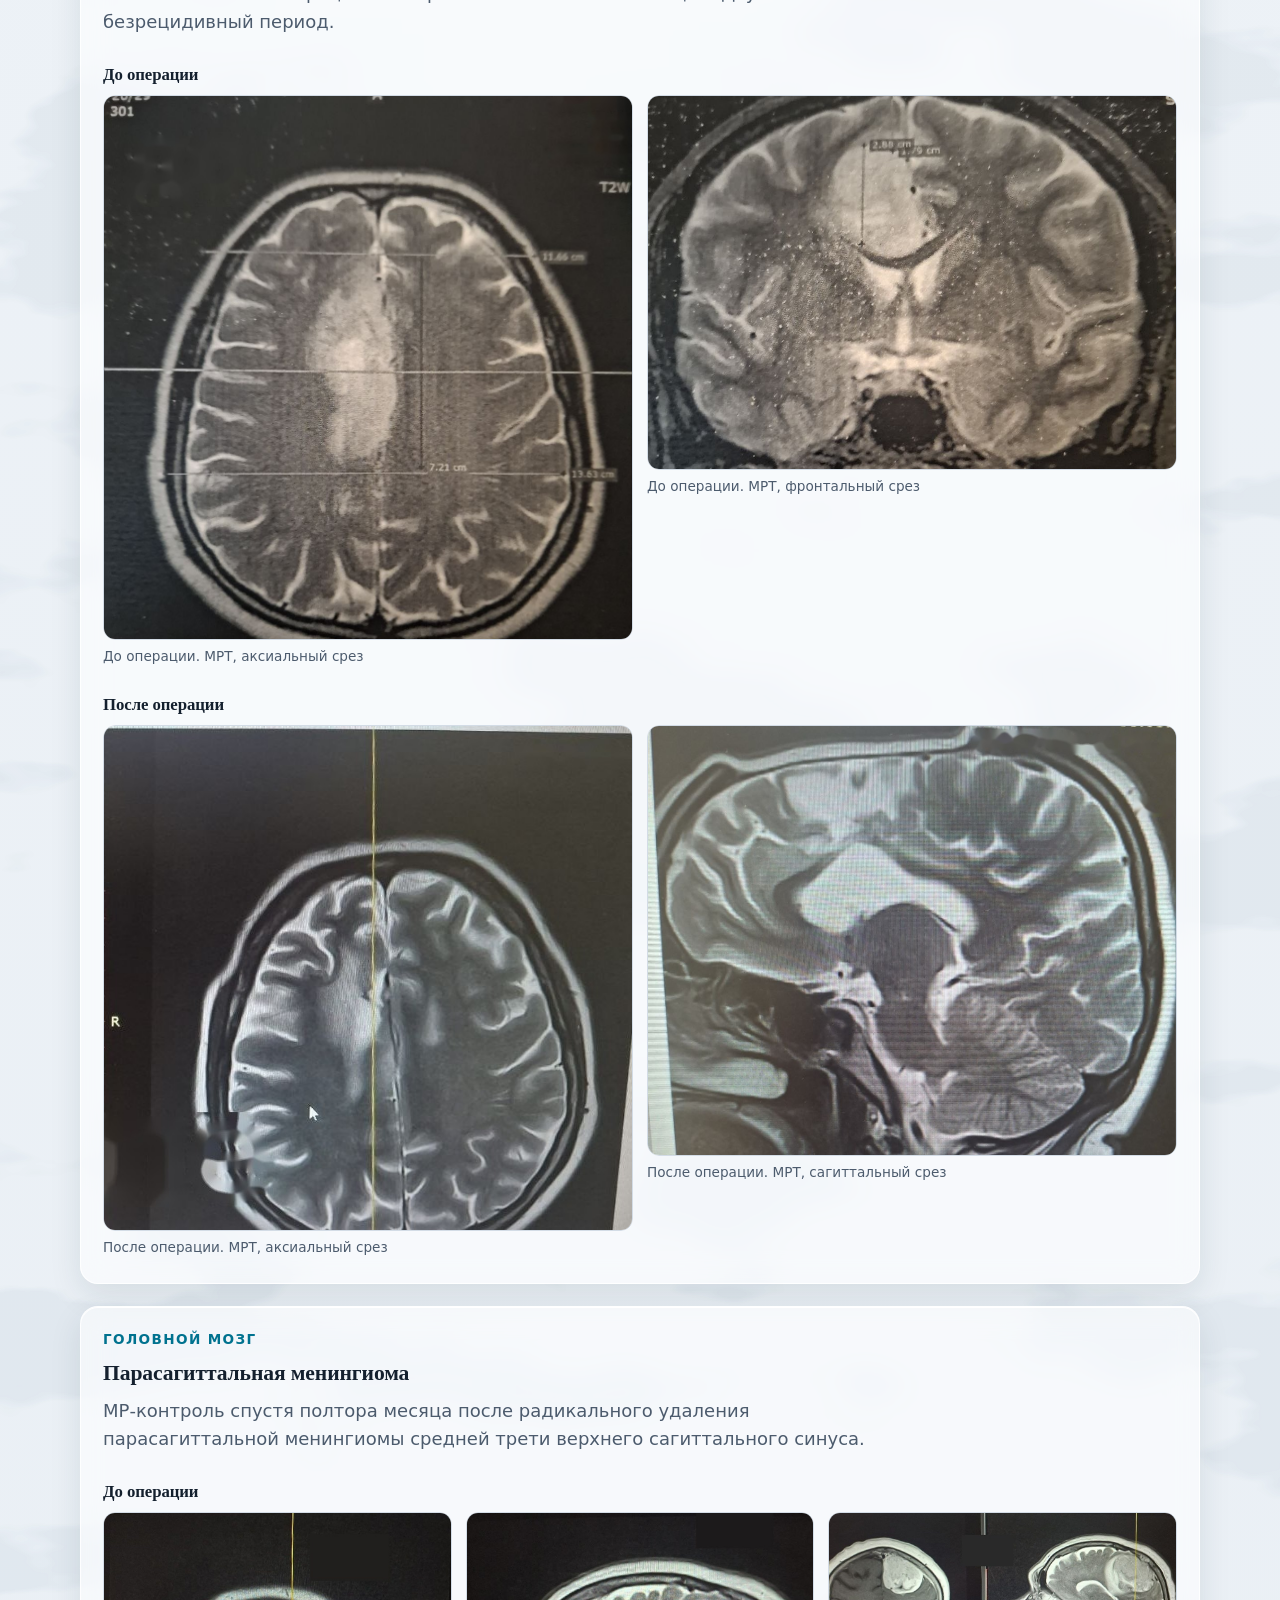
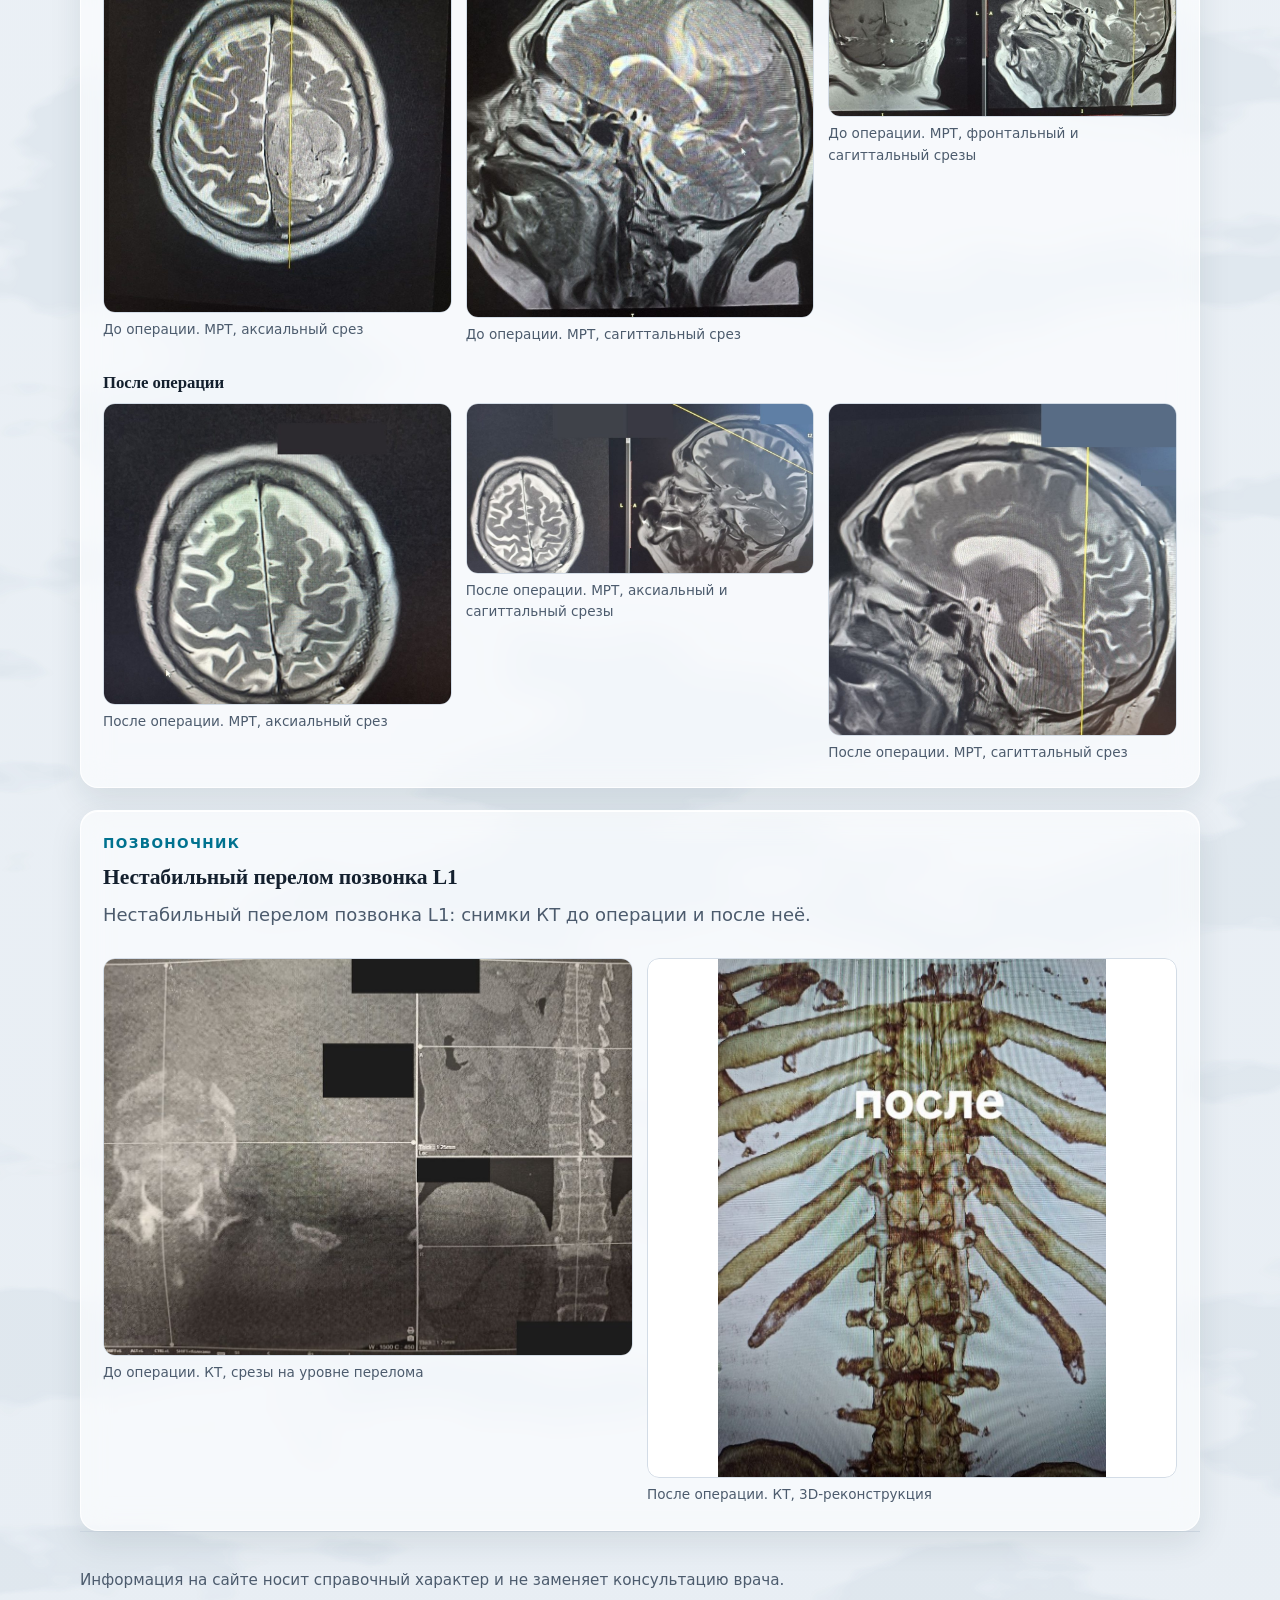
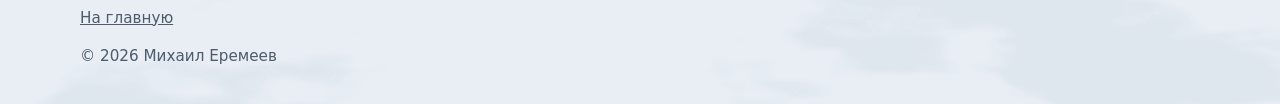
==== commit 08051daa: "Add files via upload" ====
--- a/cases.html
+++ b/cases.html
@@ -36,8 +36,19 @@
       <h1>Клинические случаи</h1>
       <p>Разборы того, как ставится диагноз и как выбирается тактика лечения. Материалы информационные, они не заменяют консультацию врача.</p>
       <p class="case-note">Публикации подготовлены с письменного согласия пациентов, личные данные удалены. Течение болезни и результат лечения у каждого человека свои, исход одного случая нельзя переносить на другой.</p>
+      <p>Новые случаи врач публикует в <a href="https://t.me/eremeevmd" rel="noopener" target="_blank">Telegram-канале @EREMEEVMD</a>.</p>
     </div>
     <div class="case-list">
+      <article class="case">
+        <div class="case-head">
+          <p class="eyebrow">Головной мозг</p>
+          <h2>Опухоль правой лобной и теменной долей</h2>
+          <p>Объёмное образование в области центральных извилин с парасагиттальным распространением, с признаками повышенного внутричерепного давления и смещения структур мозга. Выполнена резекционная трепанация черепа в правой лобно-теменной области. Под операционным микроскопом опухоль выделена из мозговой ткани и удалена единым блоком. Костный дефект закрыт в ту же операцию титановой пластиной, смоделированной по форме трепанационного окна. Ткань опухоли направлена на гистологическое исследование.</p>
+        </div>
+        <div class="case-set"><h3>До операции</h3><div class="case-figs"><figure><a href="cases/case7-pre-axial.jpg" target="_blank" rel="noopener"><img src="cases/case7-pre-axial.jpg" alt="МРТ головного мозга до операции, аксиальный срез" loading="lazy"></a><figcaption>До операции. МРТ, аксиальный срез</figcaption></figure><figure><a href="cases/case7-pre-coronal.jpg" target="_blank" rel="noopener"><img src="cases/case7-pre-coronal.jpg" alt="МРТ головного мозга до операции, корональный срез" loading="lazy"></a><figcaption>До операции. МРТ, корональный срез</figcaption></figure><figure><a href="cases/case7-pre-sagittal.jpg" target="_blank" rel="noopener"><img src="cases/case7-pre-sagittal.jpg" alt="МРТ головного мозга до операции, сагиттальный срез" loading="lazy"></a><figcaption>До операции. МРТ, сагиттальный срез</figcaption></figure></div></div>
+        <div class="case-set"><h3>После операции</h3><div class="case-figs"><figure><a href="cases/case7-post-axial.jpg" target="_blank" rel="noopener"><img src="cases/case7-post-axial.jpg" alt="КТ головного мозга после операции, аксиальный срез" loading="lazy"></a><figcaption>После операции. КТ, аксиальный срез</figcaption></figure><figure><a href="cases/case7-post-sagittal.jpg" target="_blank" rel="noopener"><img src="cases/case7-post-sagittal.jpg" alt="КТ головного мозга после операции, сагиттальный срез" loading="lazy"></a><figcaption>После операции. КТ, сагиттальный срез</figcaption></figure><figure><a href="cases/case7-post-coronal.jpg" target="_blank" rel="noopener"><img src="cases/case7-post-coronal.jpg" alt="КТ головного мозга после операции, корональный срез" loading="lazy"></a><figcaption>После операции. КТ, корональный срез</figcaption></figure><figure><a href="cases/case7-post-3d.jpg" target="_blank" rel="noopener"><img src="cases/case7-post-3d.jpg" alt="Трёхмерная реконструкция КТ черепа с титановой пластиной" loading="lazy"></a><figcaption>После операции. 3D-реконструкция КТ: титановая пластина</figcaption></figure></div></div>
+        <div class="case-set case-video"><h3>Видео операции</h3><p class="video-warn">Видео содержит кадры хирургического вмешательства. Звук отключён.</p><video controls preload="none" playsinline poster="cases/case7-video-poster.jpg" width="720" height="1280"><source src="cases/case7-video.mp4" type="video/mp4">Ваш браузер не поддерживает видео. <a href="cases/case7-video.mp4">Скачать видео</a></video></div>
+      </article>
       <article class="case">
         <div class="case-head">
           <p class="eyebrow">Позвоночник</p>
--- a/glass.css
+++ b/glass.css
@@ -263,3 +263,20 @@
 .cases-teaser .btn { width: 100%; }
 @media (min-width: 640px) { .cases-teaser { grid-template-columns: 1fr auto; padding: 26px 30px; } .cases-teaser .btn { width: auto; min-width: 160px; } }
 .footer-links a { color: var(--muted); }
+
+/* Два потока записи: платно / по ОМС */
+.flows { display: grid; gap: 18px; }
+@media (min-width: 860px) { .flows { grid-template-columns: 1fr 1fr; align-items: stretch; } }
+.flow { display: grid; gap: 14px; align-content: start; padding: 22px; border-radius: 18px; background: var(--glass); backdrop-filter: blur(14px) saturate(1.25); -webkit-backdrop-filter: blur(14px) saturate(1.25); border: 1px solid var(--glass-line); box-shadow: var(--glass-shadow); }
+.flow h3 { margin: 0; font-size: 1.25rem; }
+.flow .booking-note { margin: 0; }
+.flow-tag { margin: 0; font-size: .82rem; font-weight: 700; letter-spacing: .06em; text-transform: uppercase; color: var(--cyan-text); }
+.flow .contact-list li { background: transparent; border: 0; box-shadow: none; padding: 0; backdrop-filter: none; -webkit-backdrop-filter: none; }
+.flow-need p { margin: 0 0 6px; font-weight: 600; }
+.flow-need ul { margin: 0; padding-left: 1.2em; display: grid; gap: 4px; }
+.flow > .btn { justify-self: start; }
+@media (max-width: 520px) { .flow > .btn { justify-self: stretch; text-align: center; } }
+.tg-line { margin: 4px 0 0; color: var(--muted); }
+/* Видео в кейсах */
+.case-video video { width: 100%; max-width: 360px; height: auto; border-radius: 12px; border: 1px solid var(--line); background: #0A0F14; }
+.video-warn { margin: 0; font-size: .9rem; color: var(--muted); }
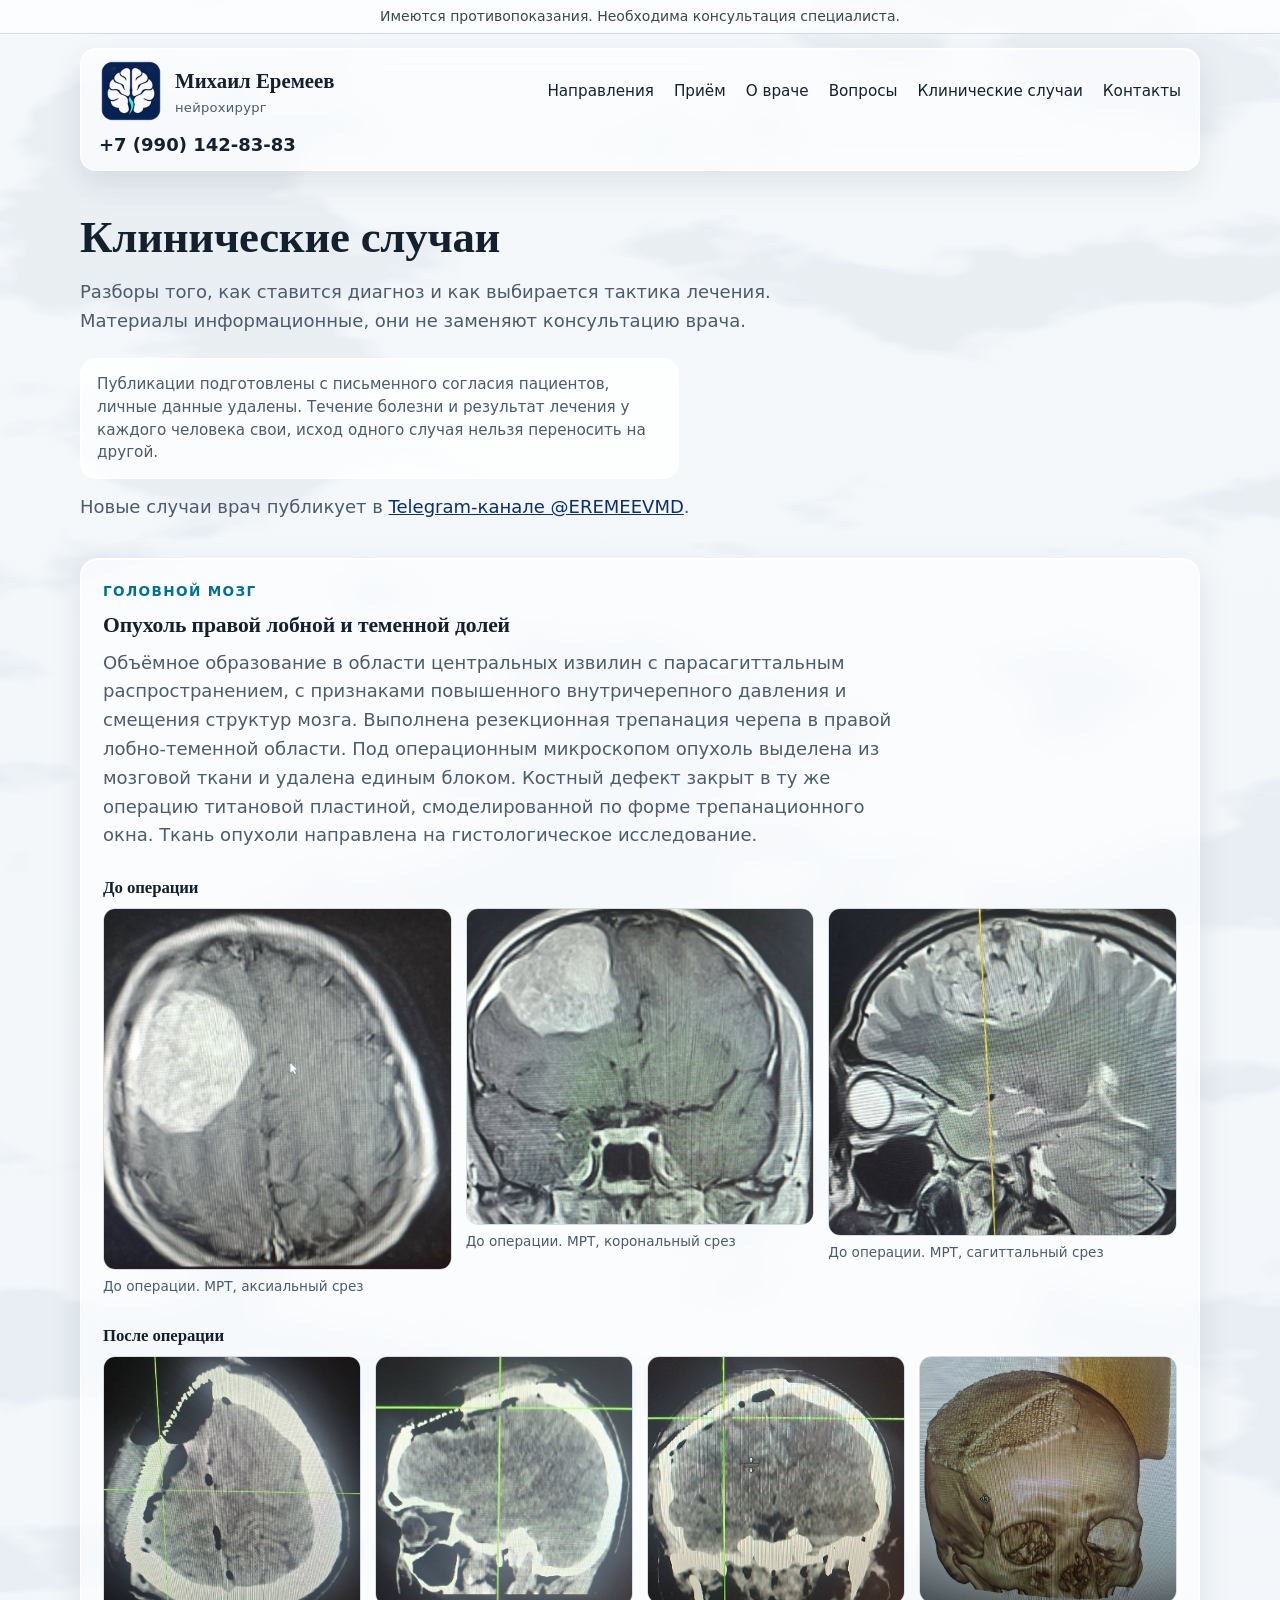
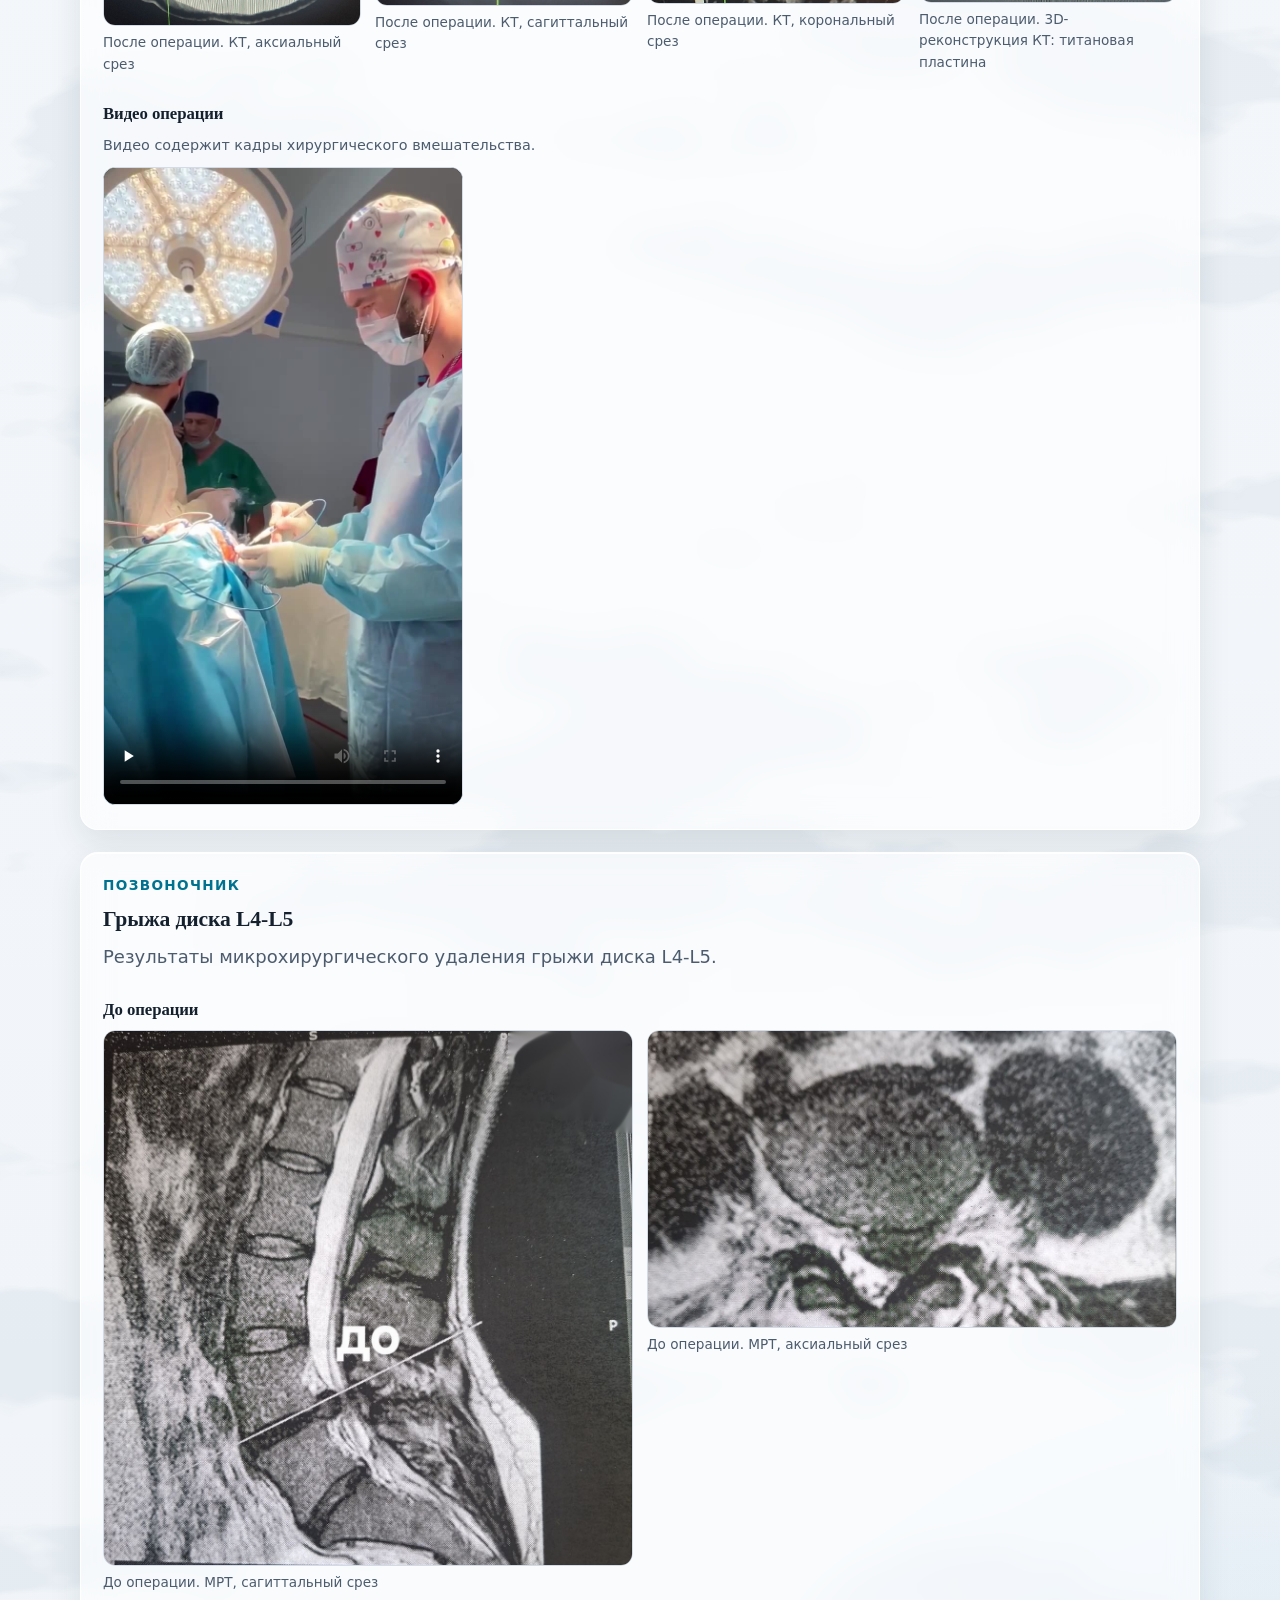
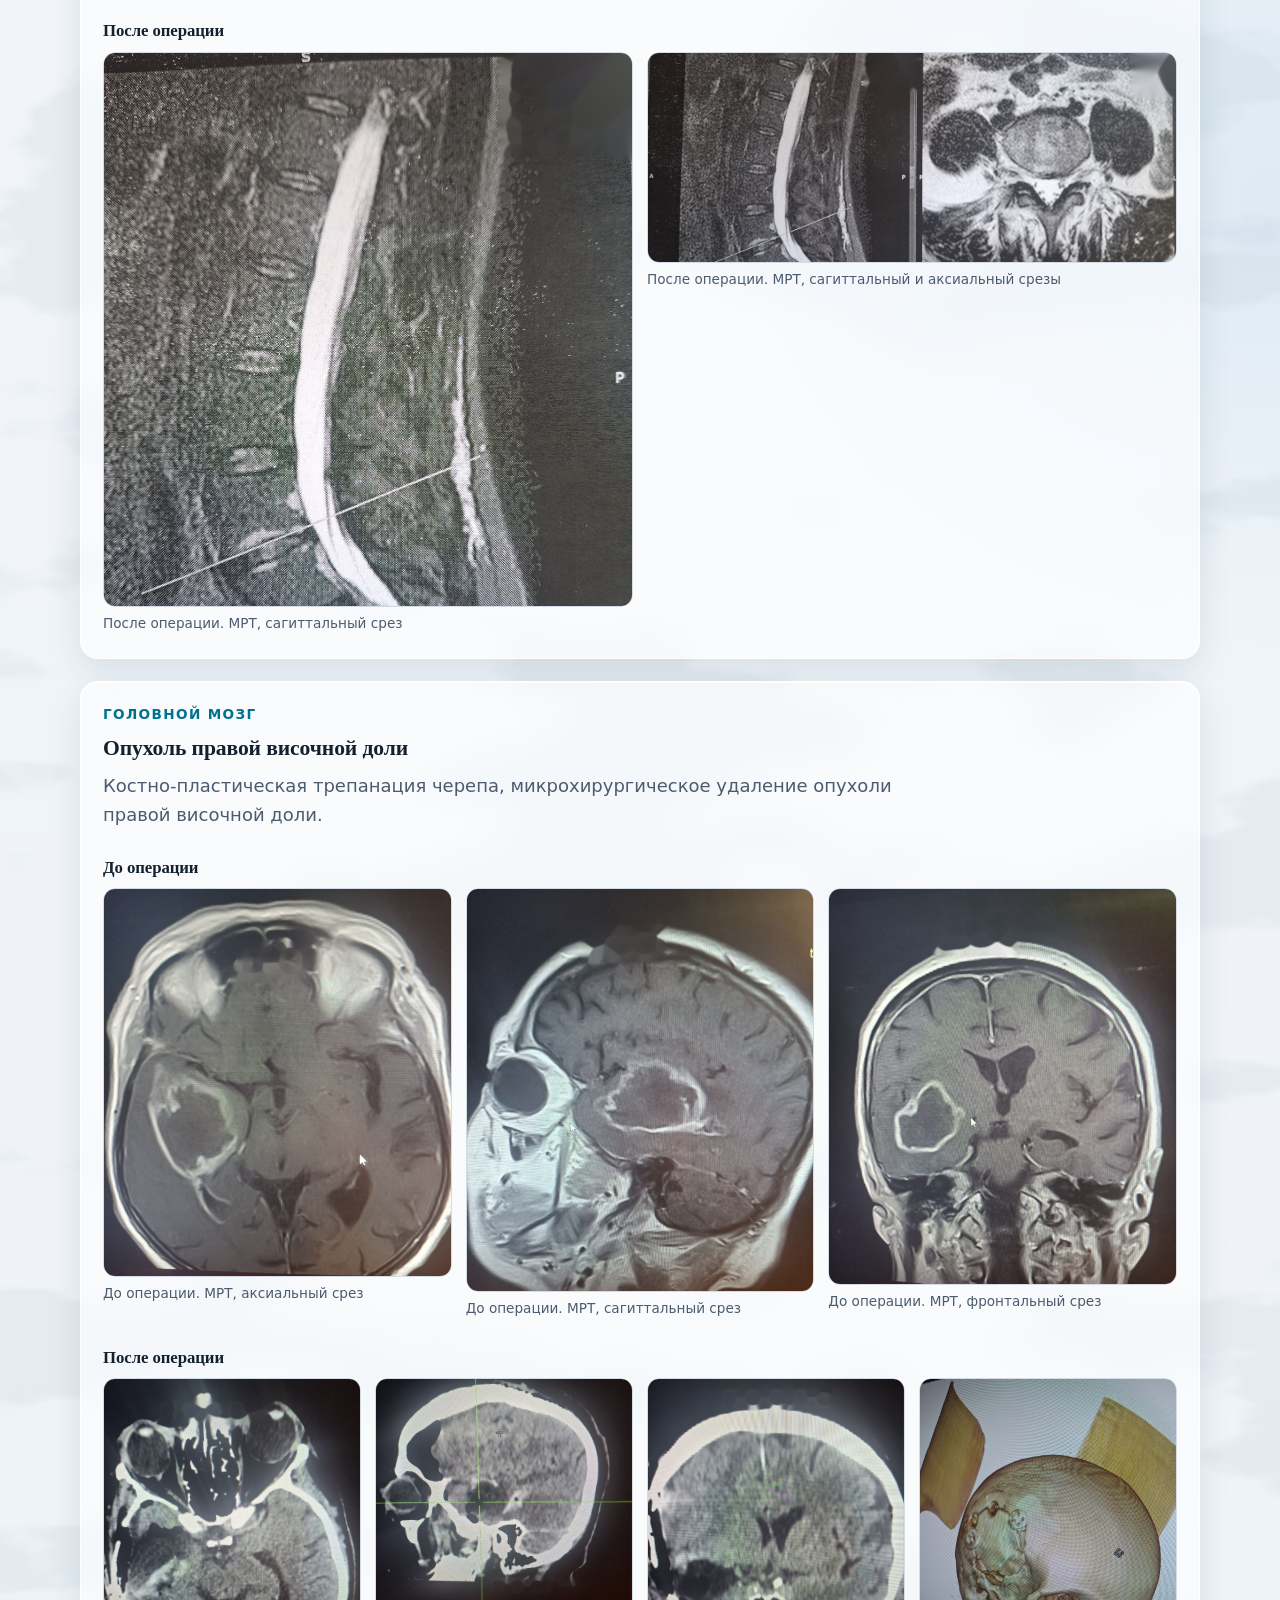
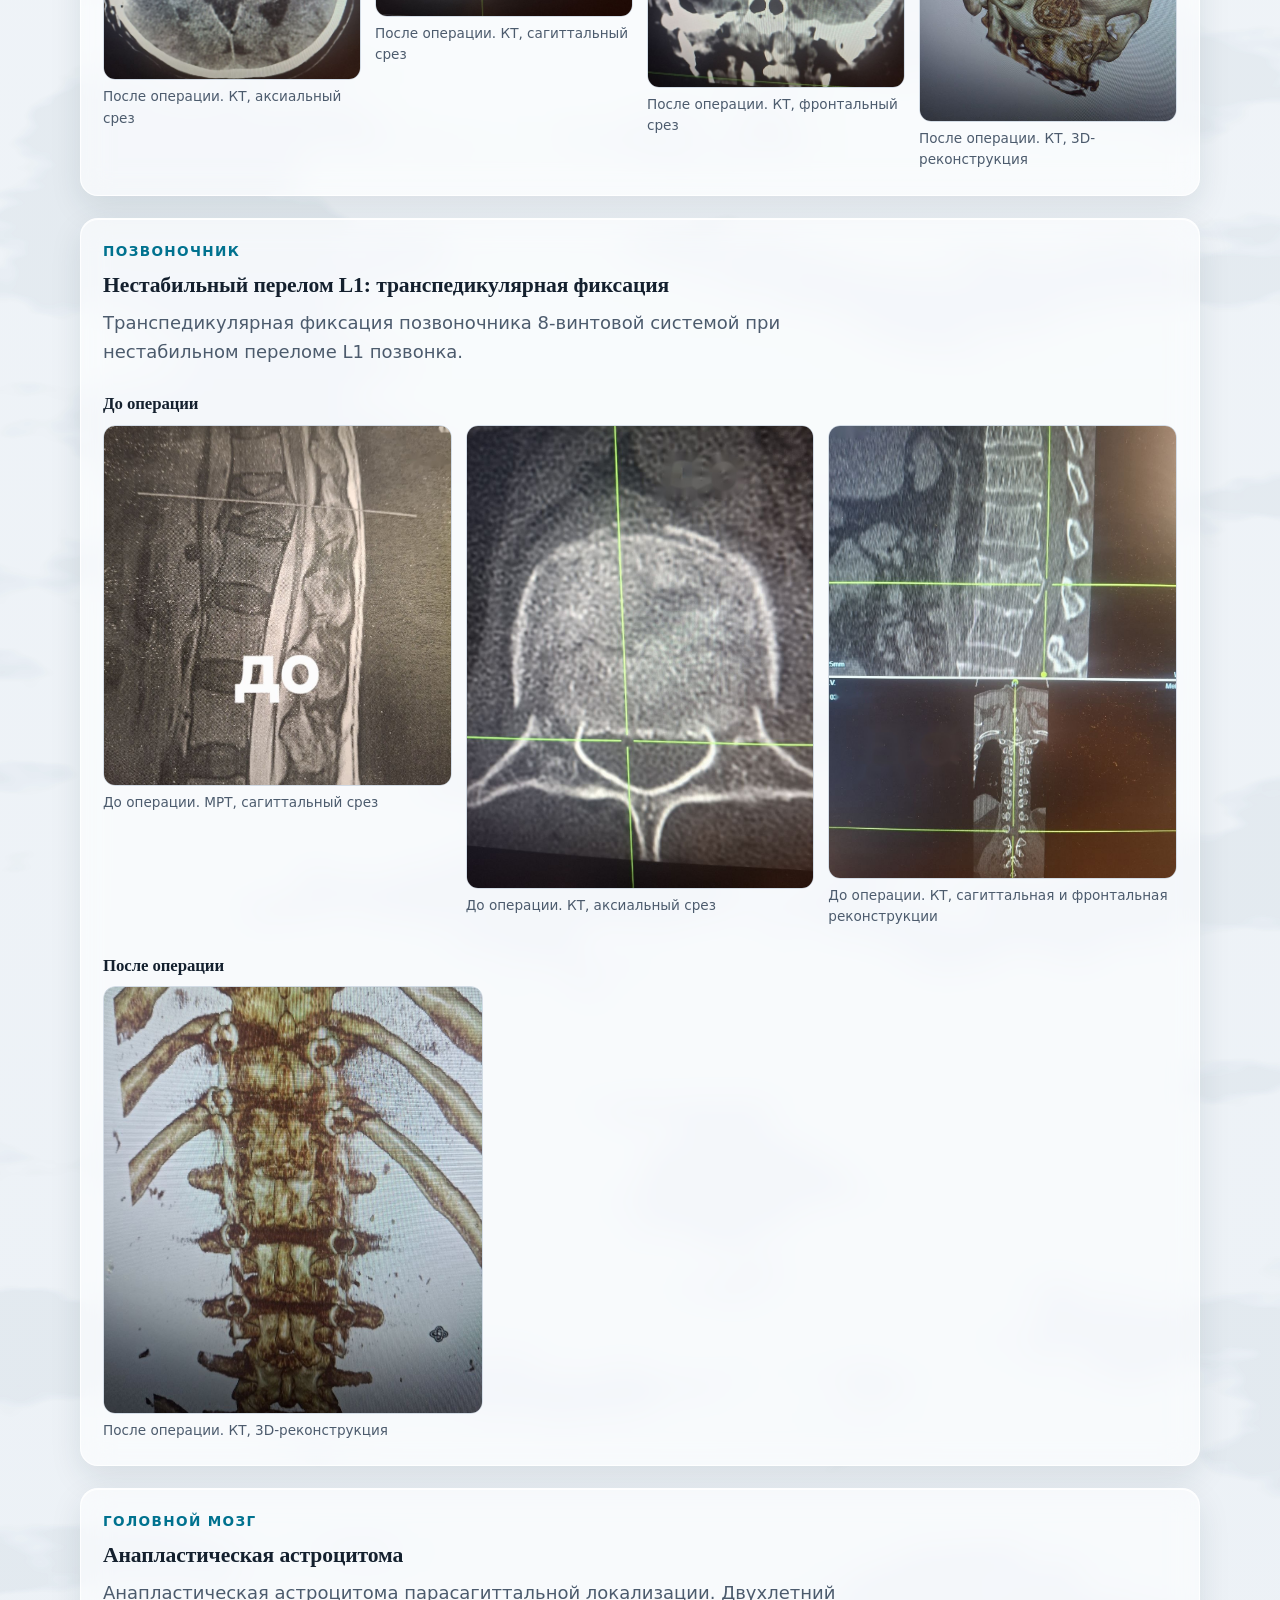
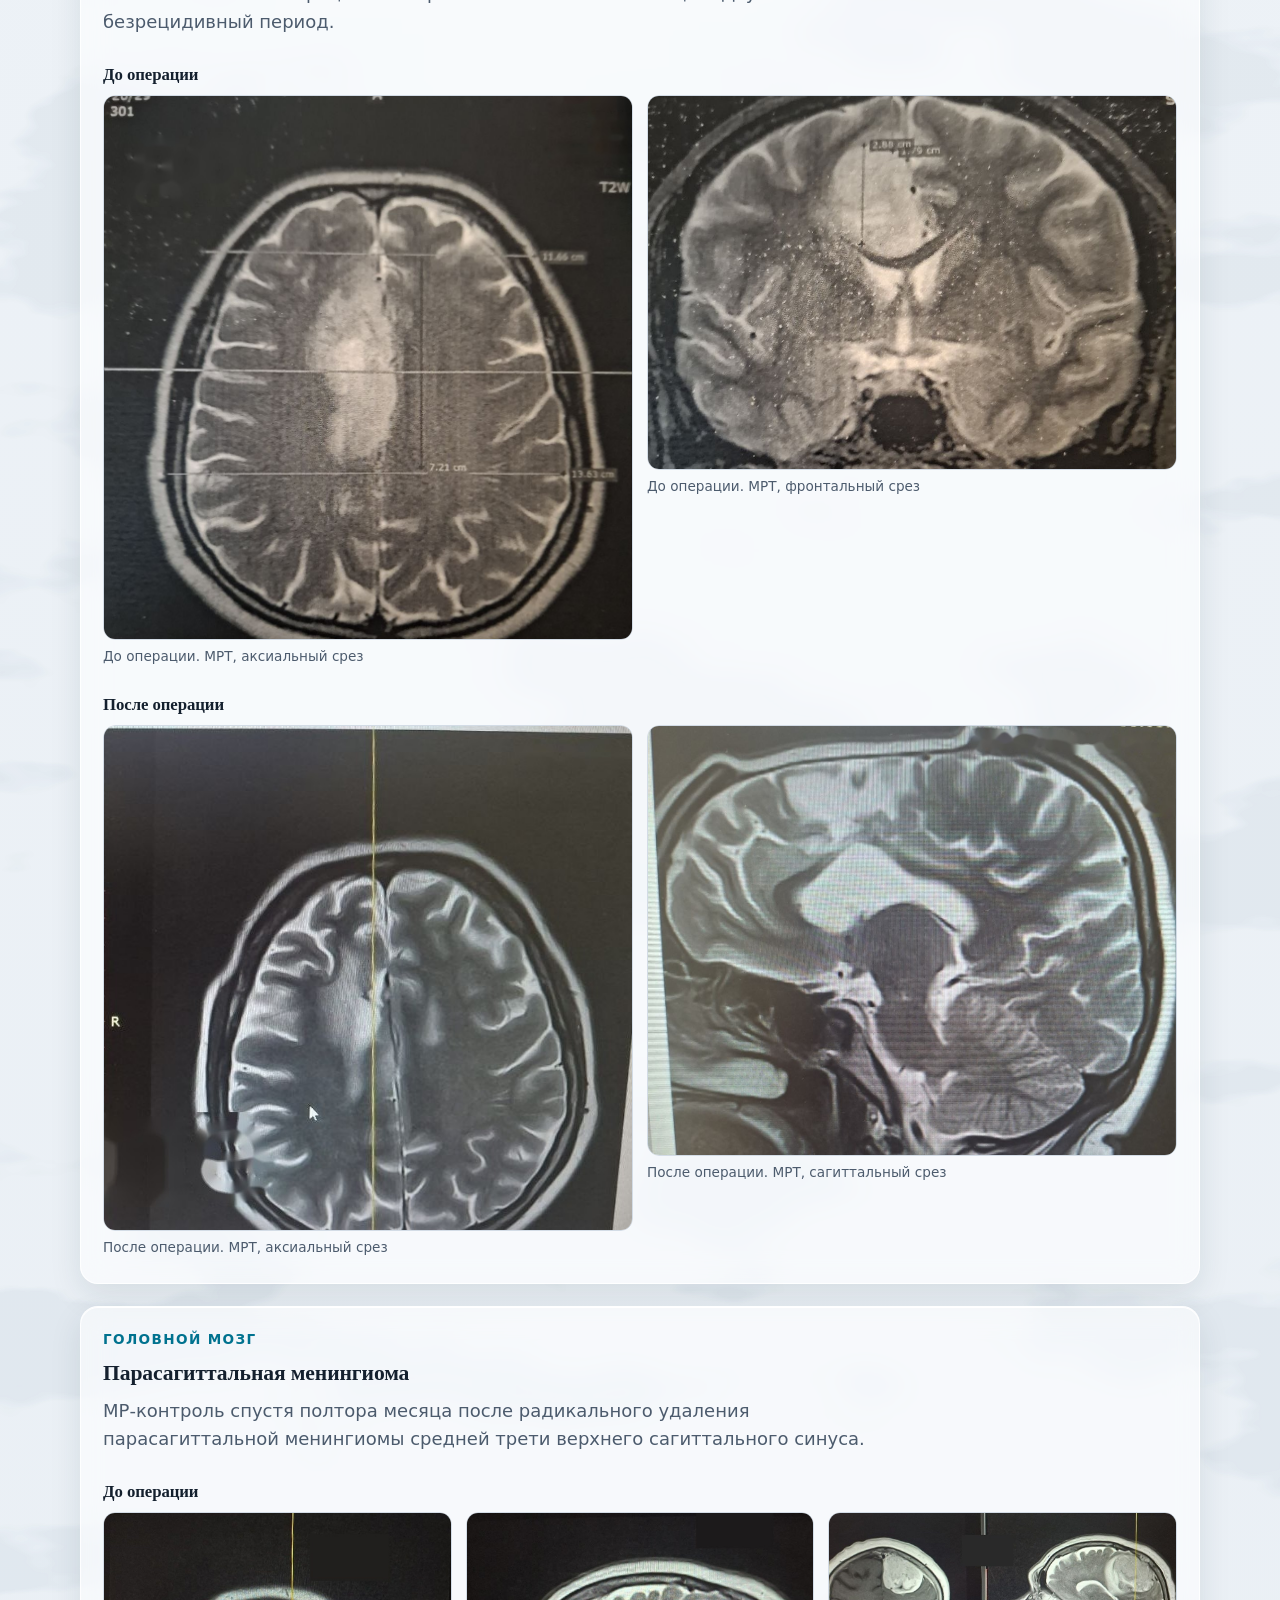
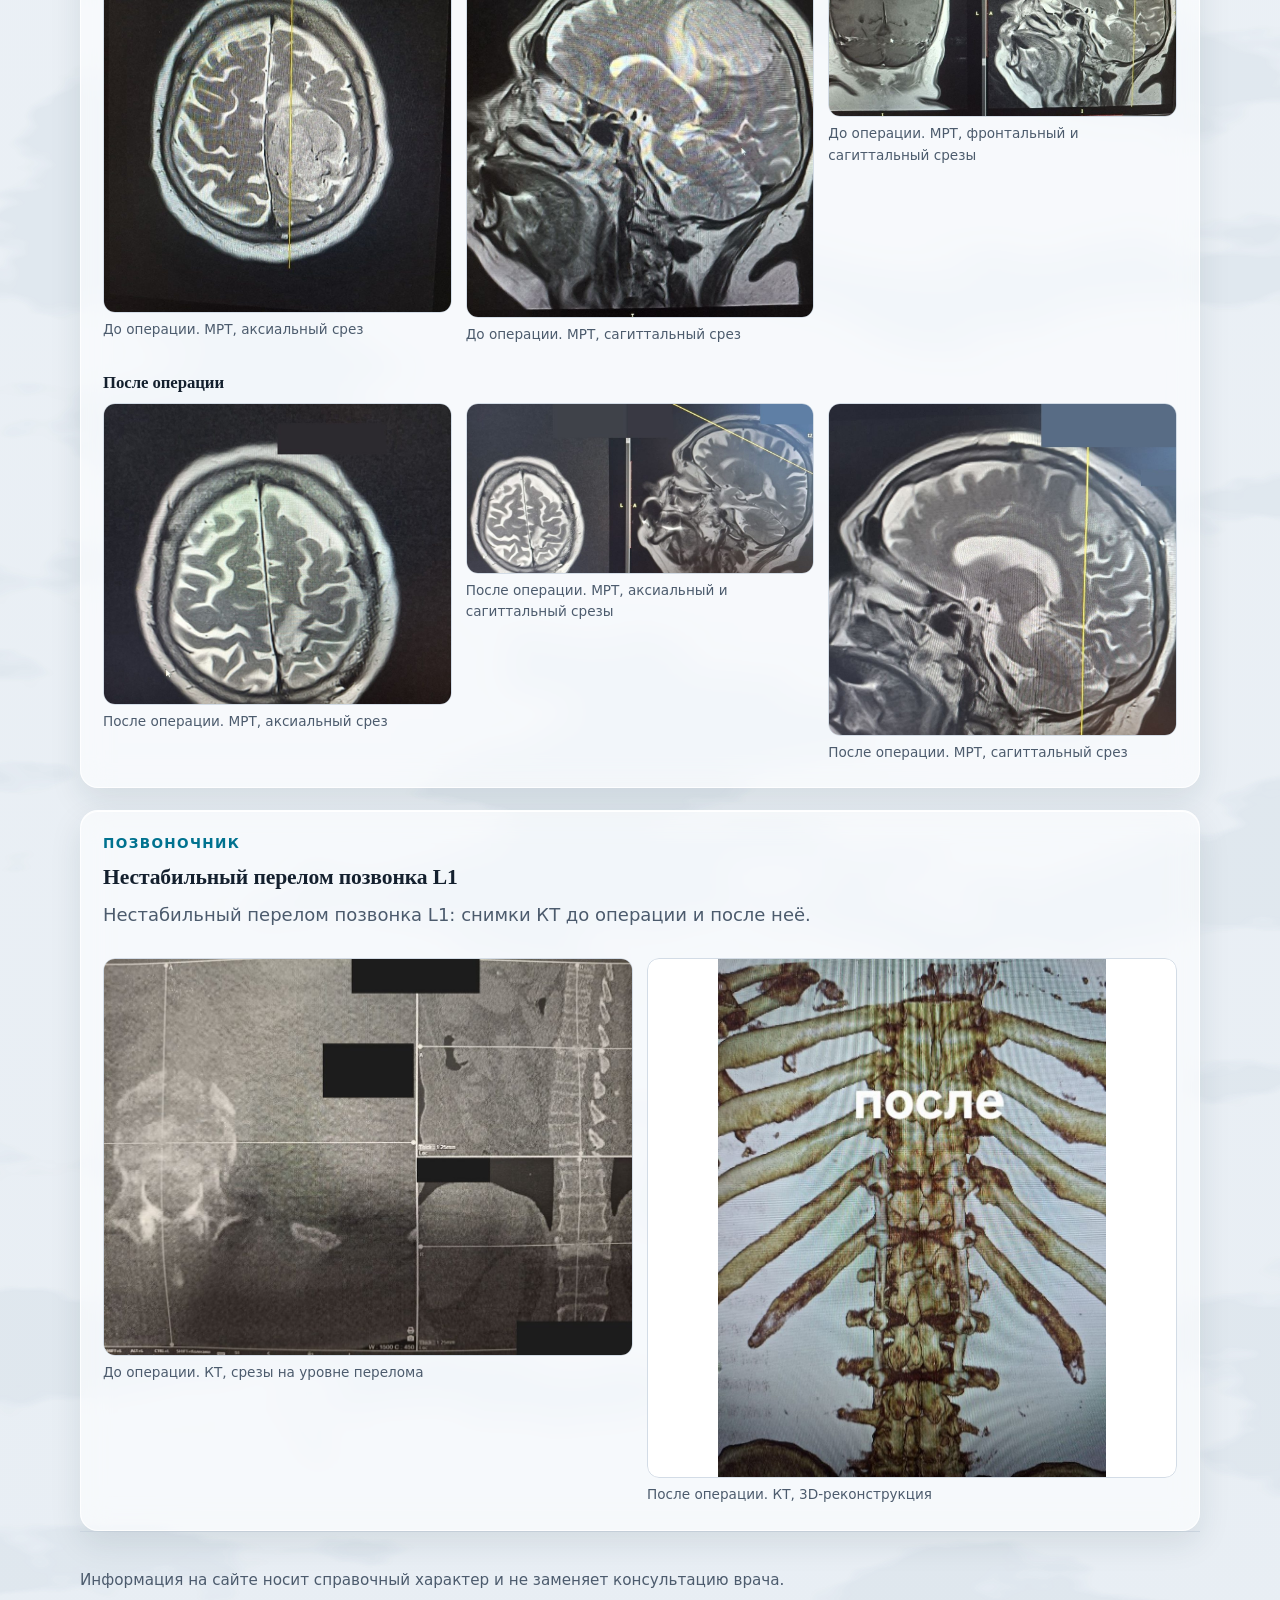
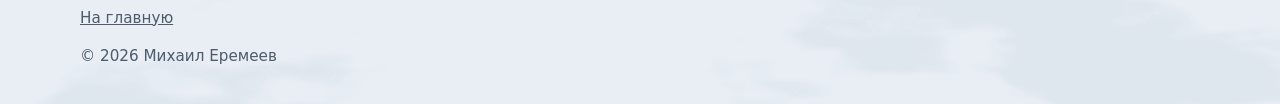
==== commit 3439207c: "Add files via upload" ====
--- a/cases.html
+++ b/cases.html
@@ -47,7 +47,7 @@
         </div>
         <div class="case-set"><h3>До операции</h3><div class="case-figs"><figure><a href="cases/case7-pre-axial.jpg" target="_blank" rel="noopener"><img src="cases/case7-pre-axial.jpg" alt="МРТ головного мозга до операции, аксиальный срез" loading="lazy"></a><figcaption>До операции. МРТ, аксиальный срез</figcaption></figure><figure><a href="cases/case7-pre-coronal.jpg" target="_blank" rel="noopener"><img src="cases/case7-pre-coronal.jpg" alt="МРТ головного мозга до операции, корональный срез" loading="lazy"></a><figcaption>До операции. МРТ, корональный срез</figcaption></figure><figure><a href="cases/case7-pre-sagittal.jpg" target="_blank" rel="noopener"><img src="cases/case7-pre-sagittal.jpg" alt="МРТ головного мозга до операции, сагиттальный срез" loading="lazy"></a><figcaption>До операции. МРТ, сагиттальный срез</figcaption></figure></div></div>
         <div class="case-set"><h3>После операции</h3><div class="case-figs"><figure><a href="cases/case7-post-axial.jpg" target="_blank" rel="noopener"><img src="cases/case7-post-axial.jpg" alt="КТ головного мозга после операции, аксиальный срез" loading="lazy"></a><figcaption>После операции. КТ, аксиальный срез</figcaption></figure><figure><a href="cases/case7-post-sagittal.jpg" target="_blank" rel="noopener"><img src="cases/case7-post-sagittal.jpg" alt="КТ головного мозга после операции, сагиттальный срез" loading="lazy"></a><figcaption>После операции. КТ, сагиттальный срез</figcaption></figure><figure><a href="cases/case7-post-coronal.jpg" target="_blank" rel="noopener"><img src="cases/case7-post-coronal.jpg" alt="КТ головного мозга после операции, корональный срез" loading="lazy"></a><figcaption>После операции. КТ, корональный срез</figcaption></figure><figure><a href="cases/case7-post-3d.jpg" target="_blank" rel="noopener"><img src="cases/case7-post-3d.jpg" alt="Трёхмерная реконструкция КТ черепа с титановой пластиной" loading="lazy"></a><figcaption>После операции. 3D-реконструкция КТ: титановая пластина</figcaption></figure></div></div>
-        <div class="case-set case-video"><h3>Видео операции</h3><p class="video-warn">Видео содержит кадры хирургического вмешательства. Звук отключён.</p><video controls preload="none" playsinline poster="cases/case7-video-poster.jpg" width="720" height="1280"><source src="cases/case7-video.mp4" type="video/mp4">Ваш браузер не поддерживает видео. <a href="cases/case7-video.mp4">Скачать видео</a></video></div>
+        <div class="case-set case-video"><h3>Видео операции</h3><p class="video-warn">Видео содержит кадры хирургического вмешательства.</p><video controls preload="none" playsinline poster="cases/case7-video-poster.jpg" width="720" height="1280"><source src="cases/case7-video.mp4" type="video/mp4">Ваш браузер не поддерживает видео. <a href="cases/case7-video.mp4">Скачать видео</a></video></div>
       </article>
       <article class="case">
         <div class="case-head">
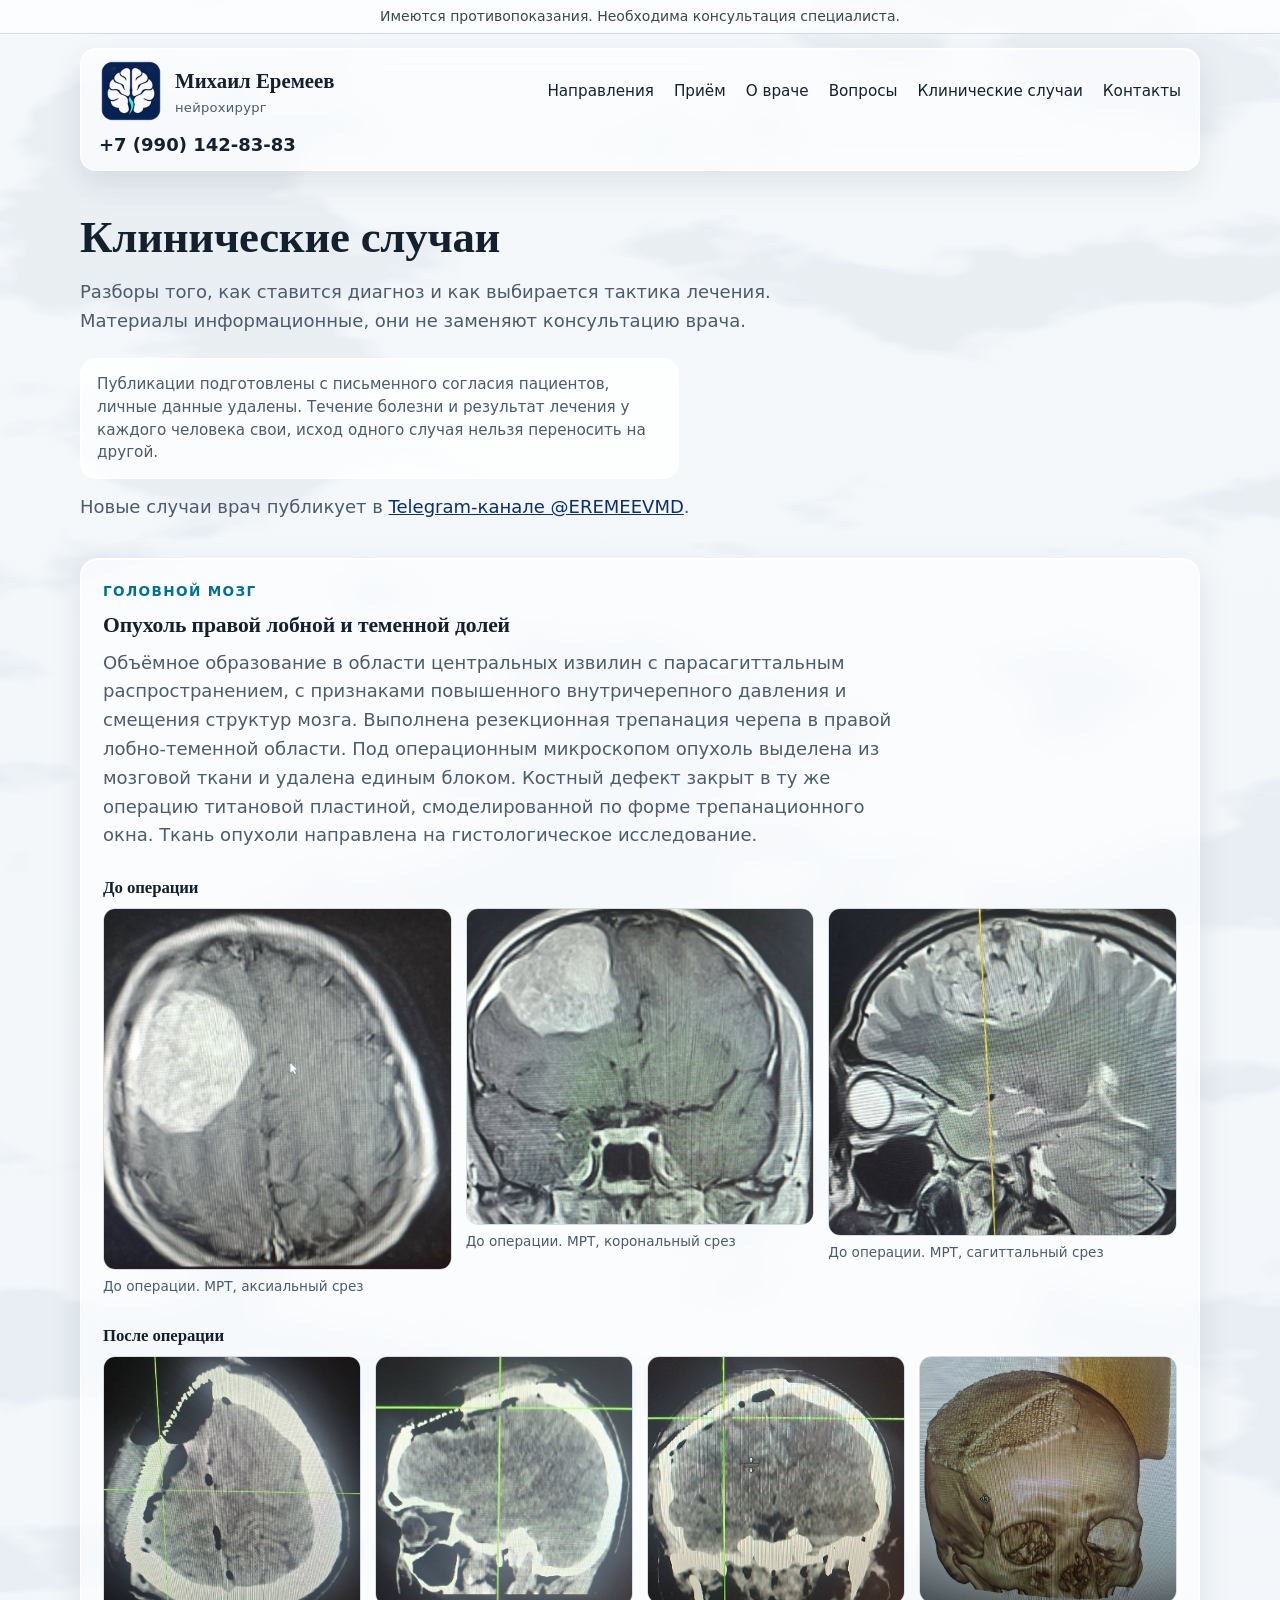
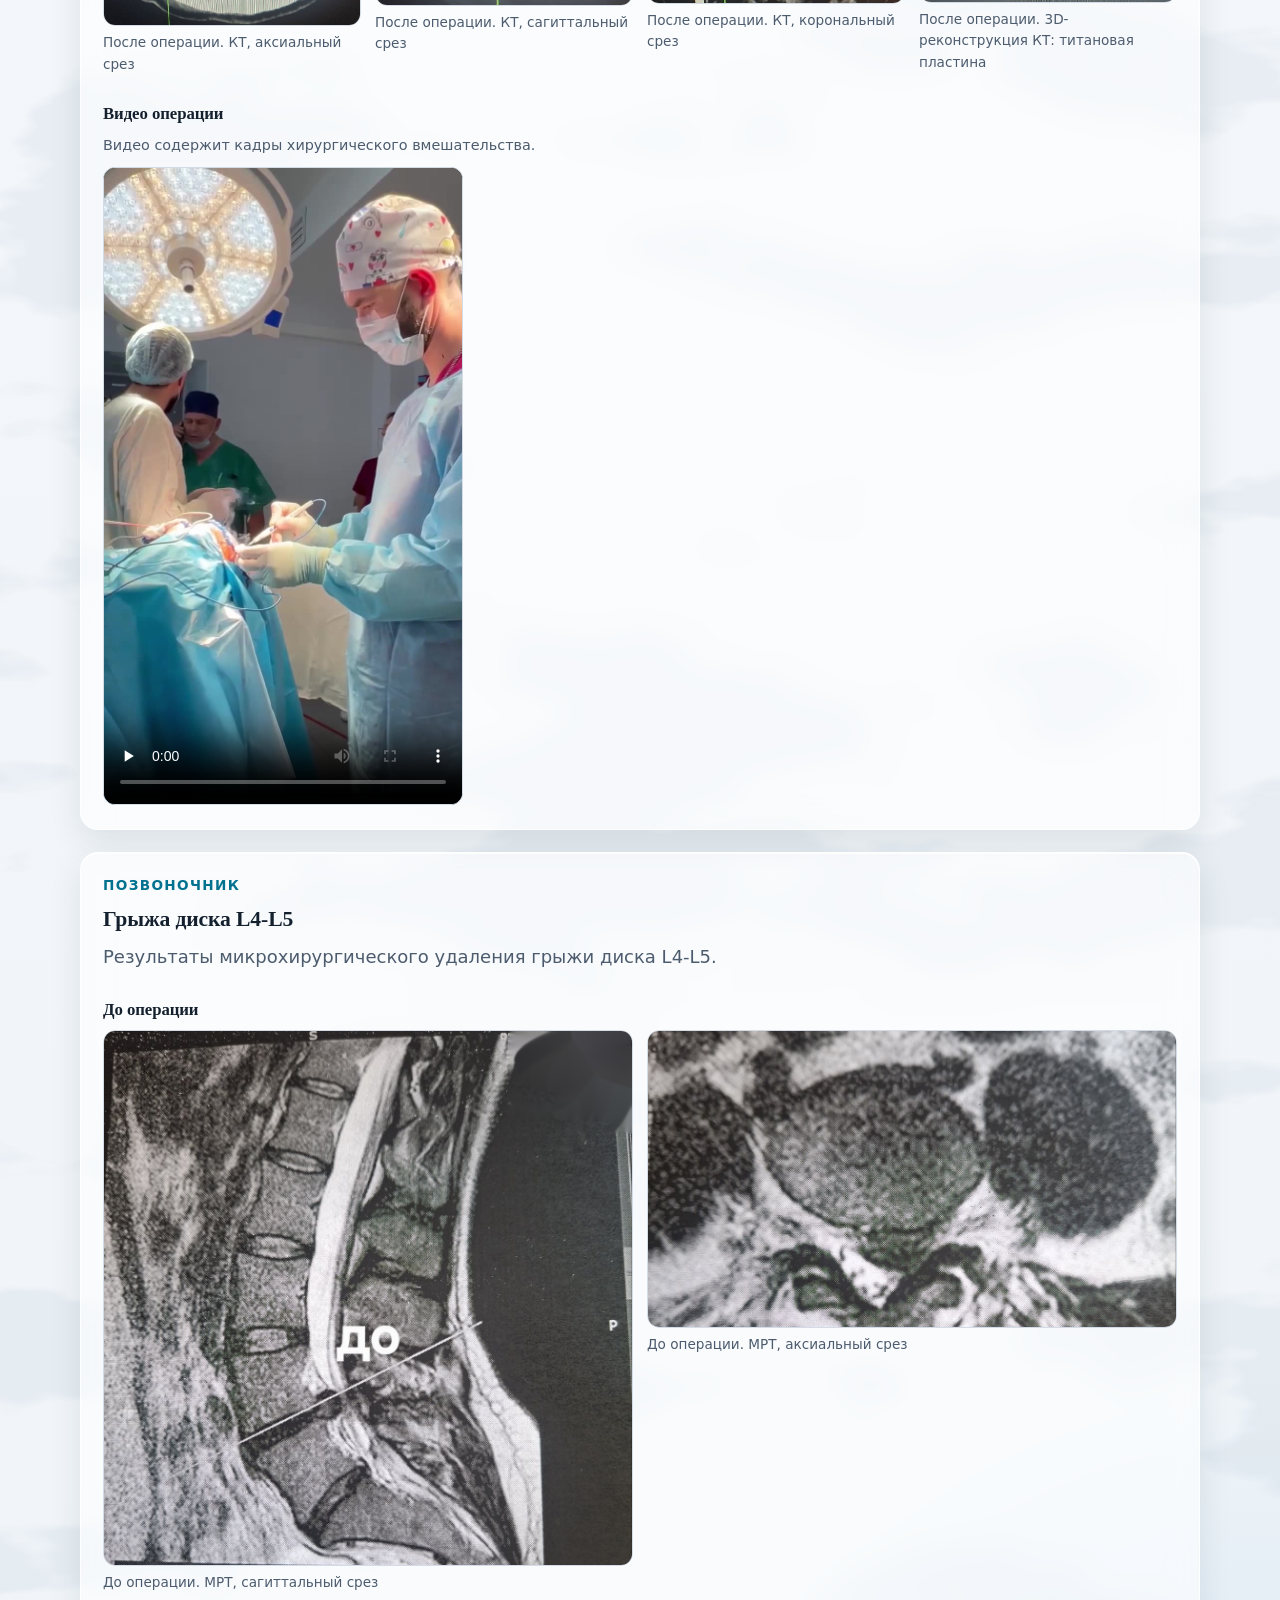
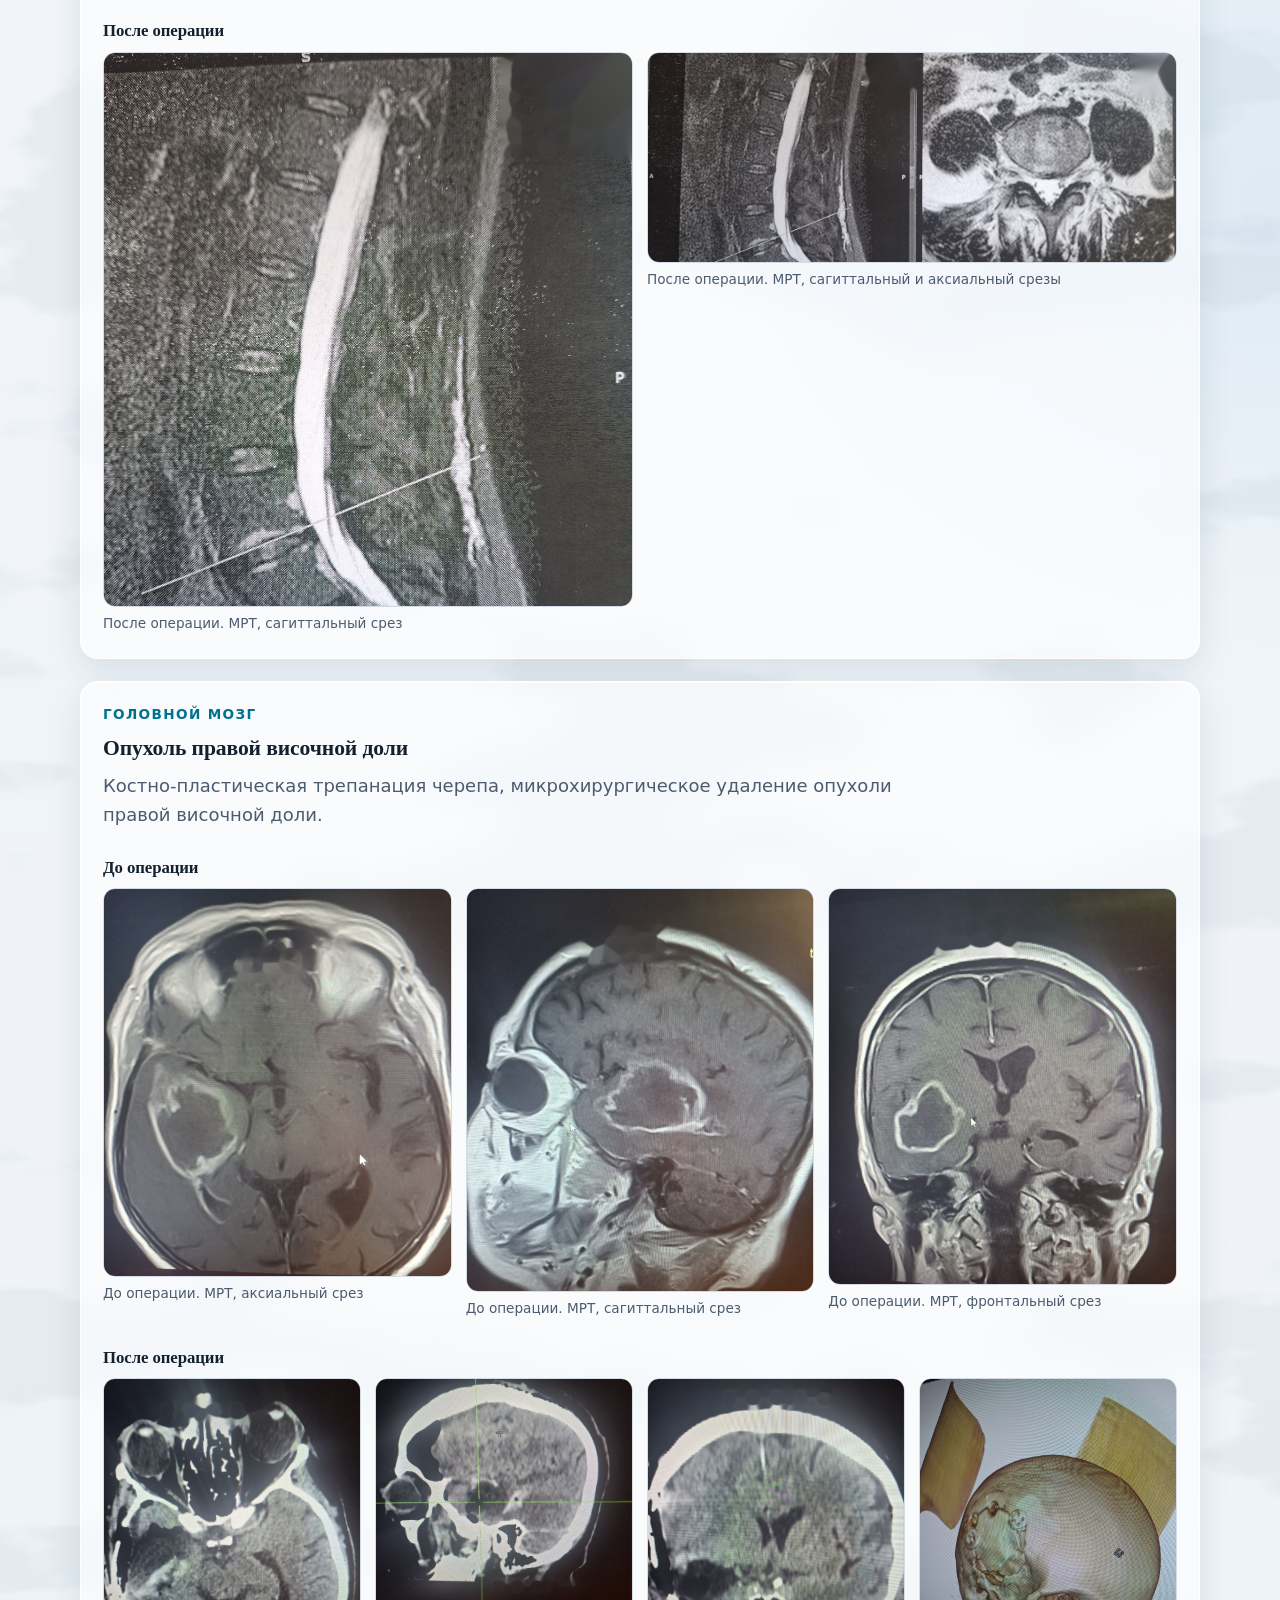
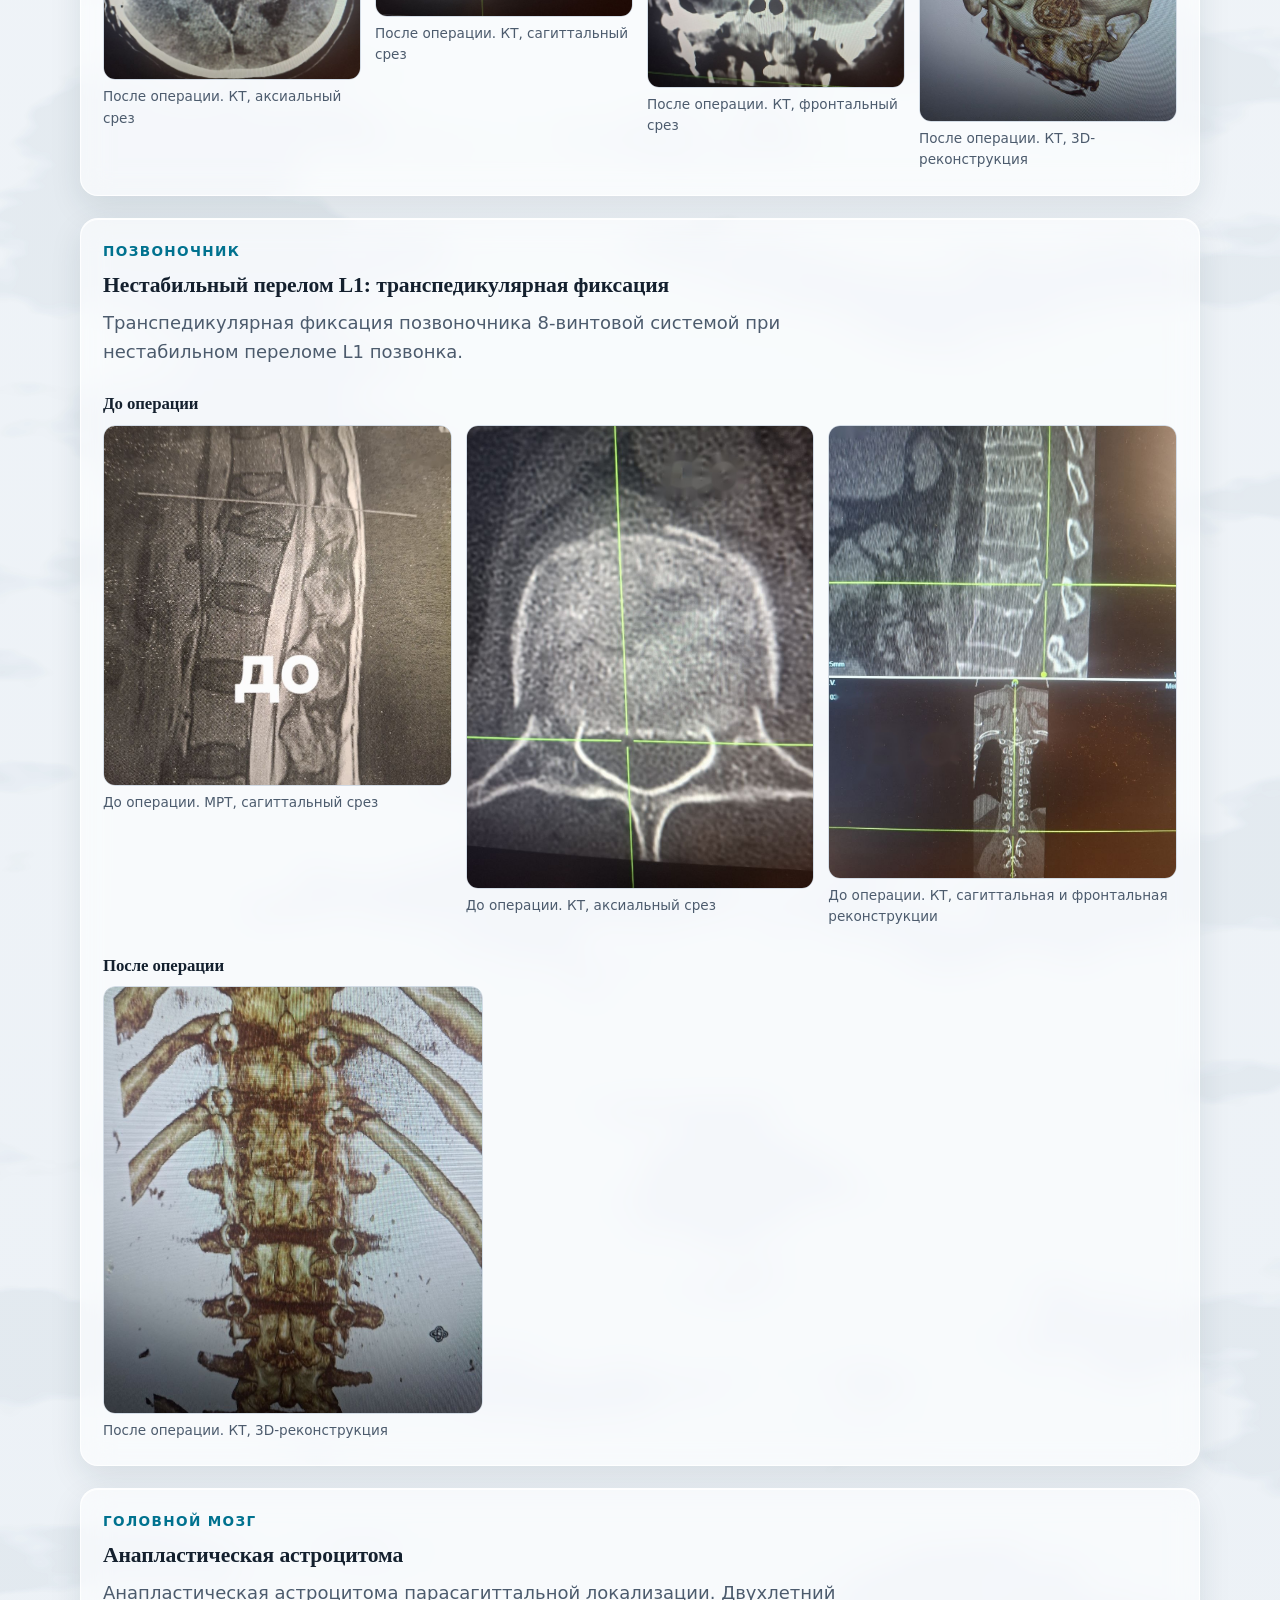
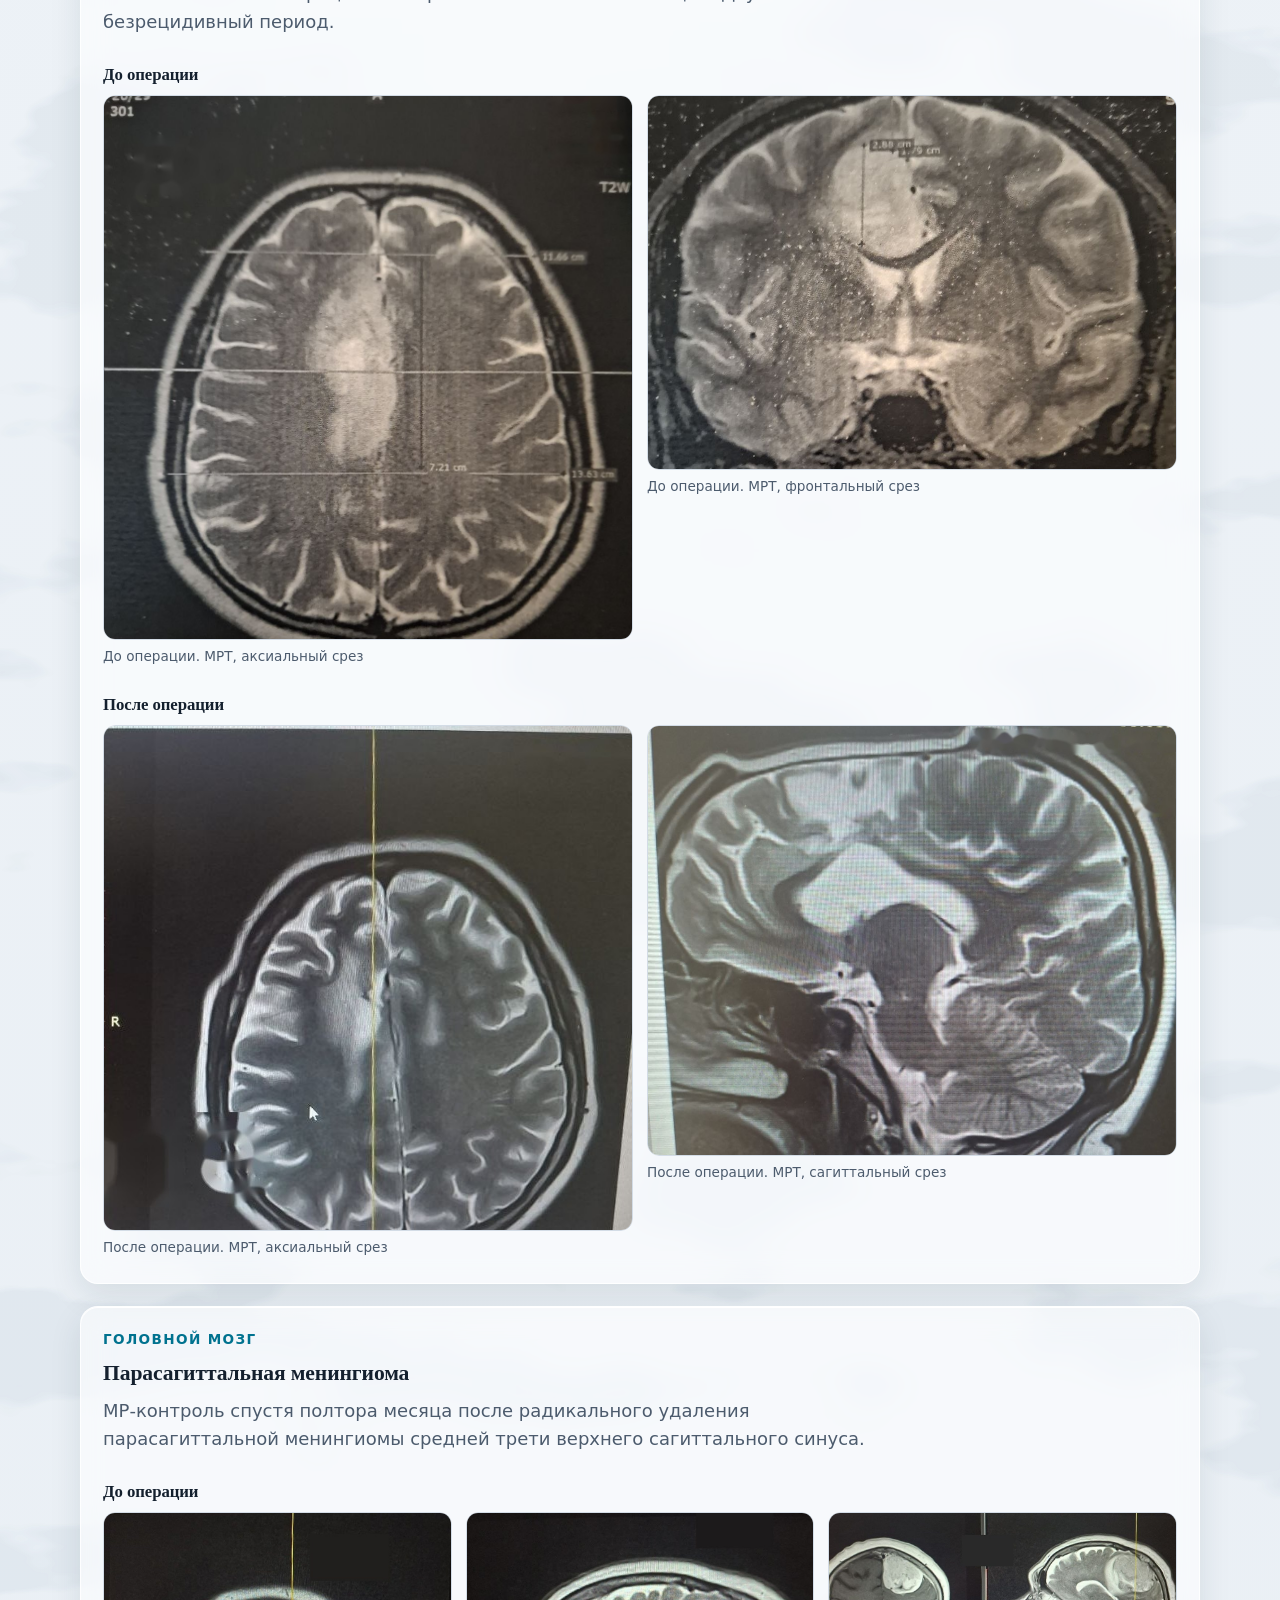
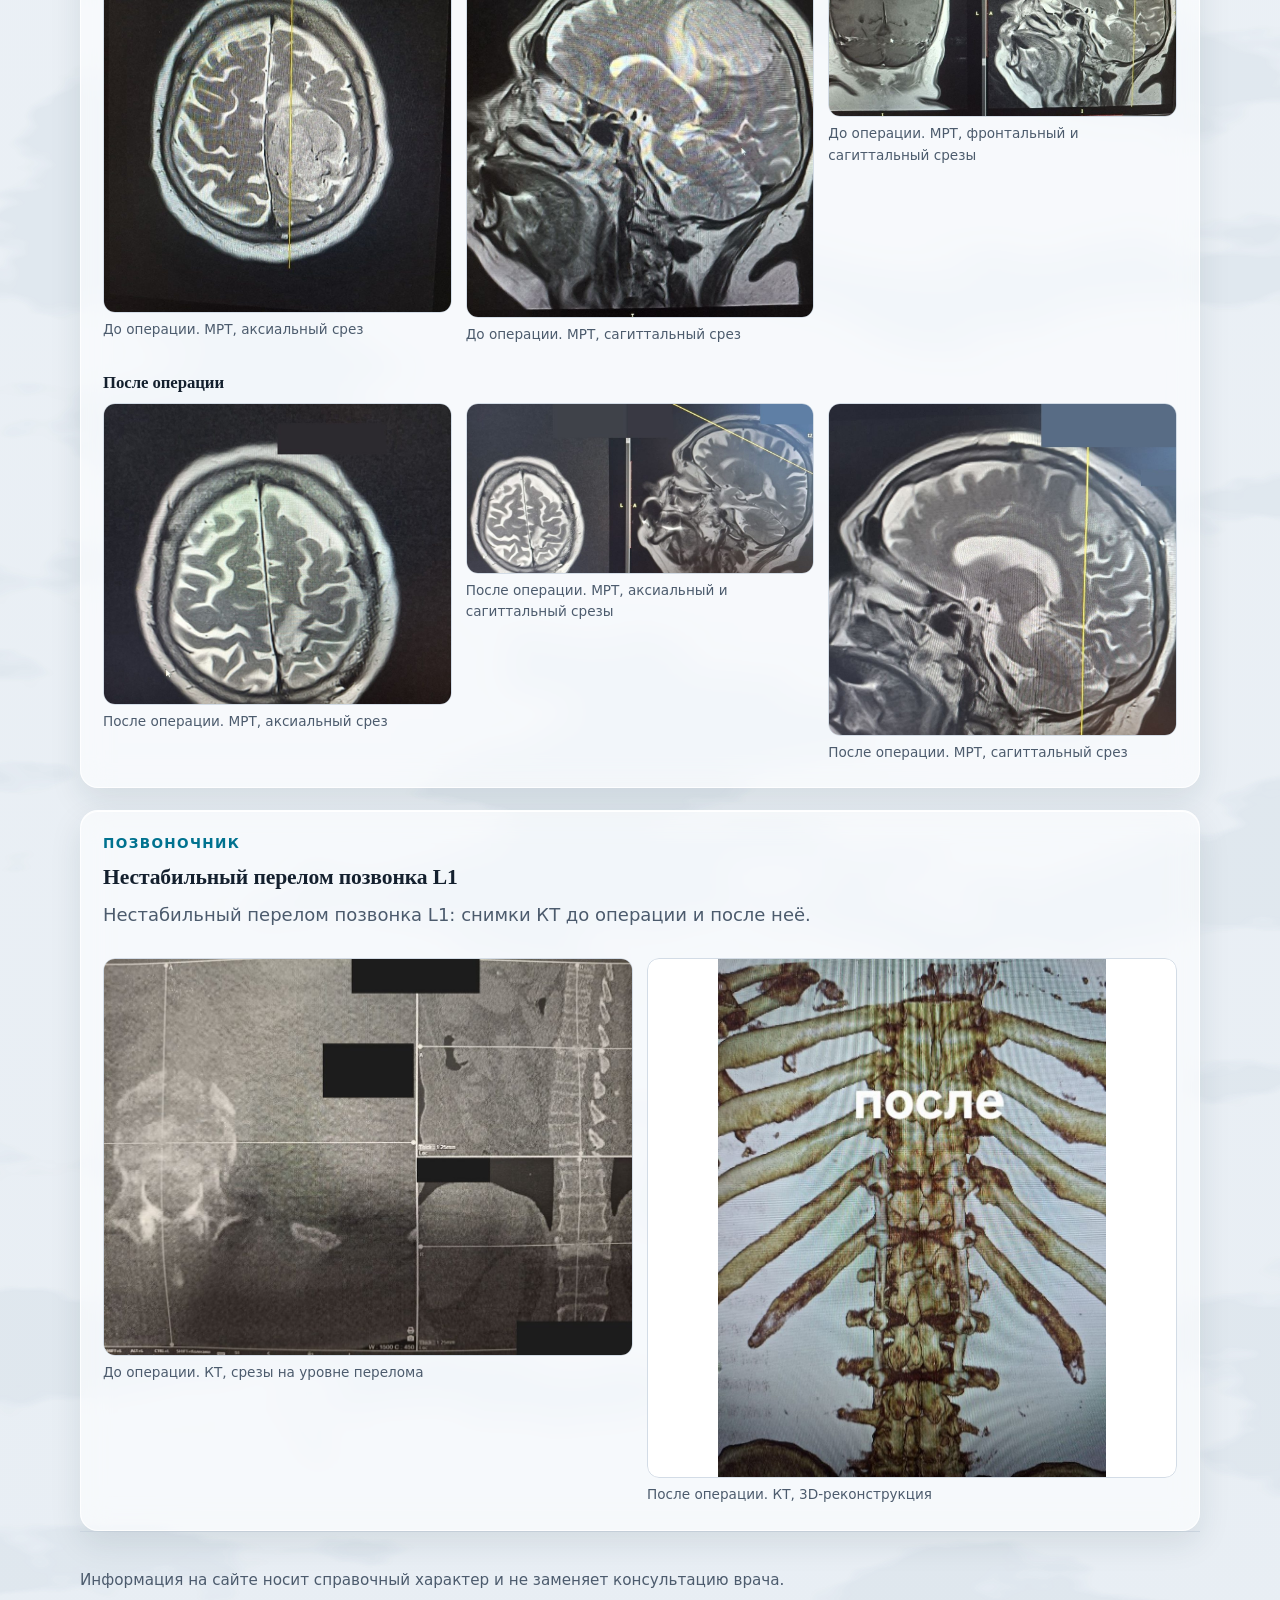
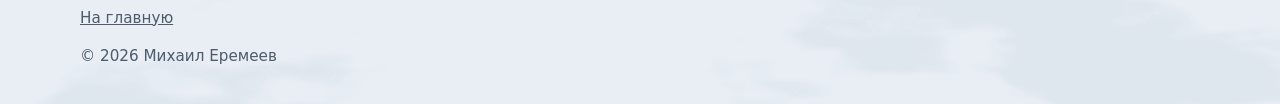
==== commit 36d6a948: "Add files via upload" ====
--- a/cases.html
+++ b/cases.html
@@ -6,9 +6,9 @@
 <title>Клинические случаи – нейрохирург Михаил Еремеев</title>
 <meta name="description" content="Клинические случаи: разборы диагностики и хирургической тактики нейрохирурга Михаила Еремеева. Материалы носят информационный характер.">
 <meta name="robots" content="noindex">
-<link rel="icon" href="favicon.ico" sizes="any">
+<link rel="icon" type="image/png" sizes="120x120" href="favicon-120x120.png">
+<link rel="icon" type="image/x-icon" href="favicon.ico" sizes="any">
 <link rel="icon" type="image/png" sizes="48x48" href="favicon-48x48.png">
-<link rel="icon" type="image/png" sizes="120x120" href="favicon-120x120.png">
 <link rel="icon" type="image/png" sizes="32x32" href="favicon-32x32.png">
 <link rel="apple-touch-icon" sizes="180x180" href="apple-touch-icon.png">
 <link rel="stylesheet" href="styles.css">
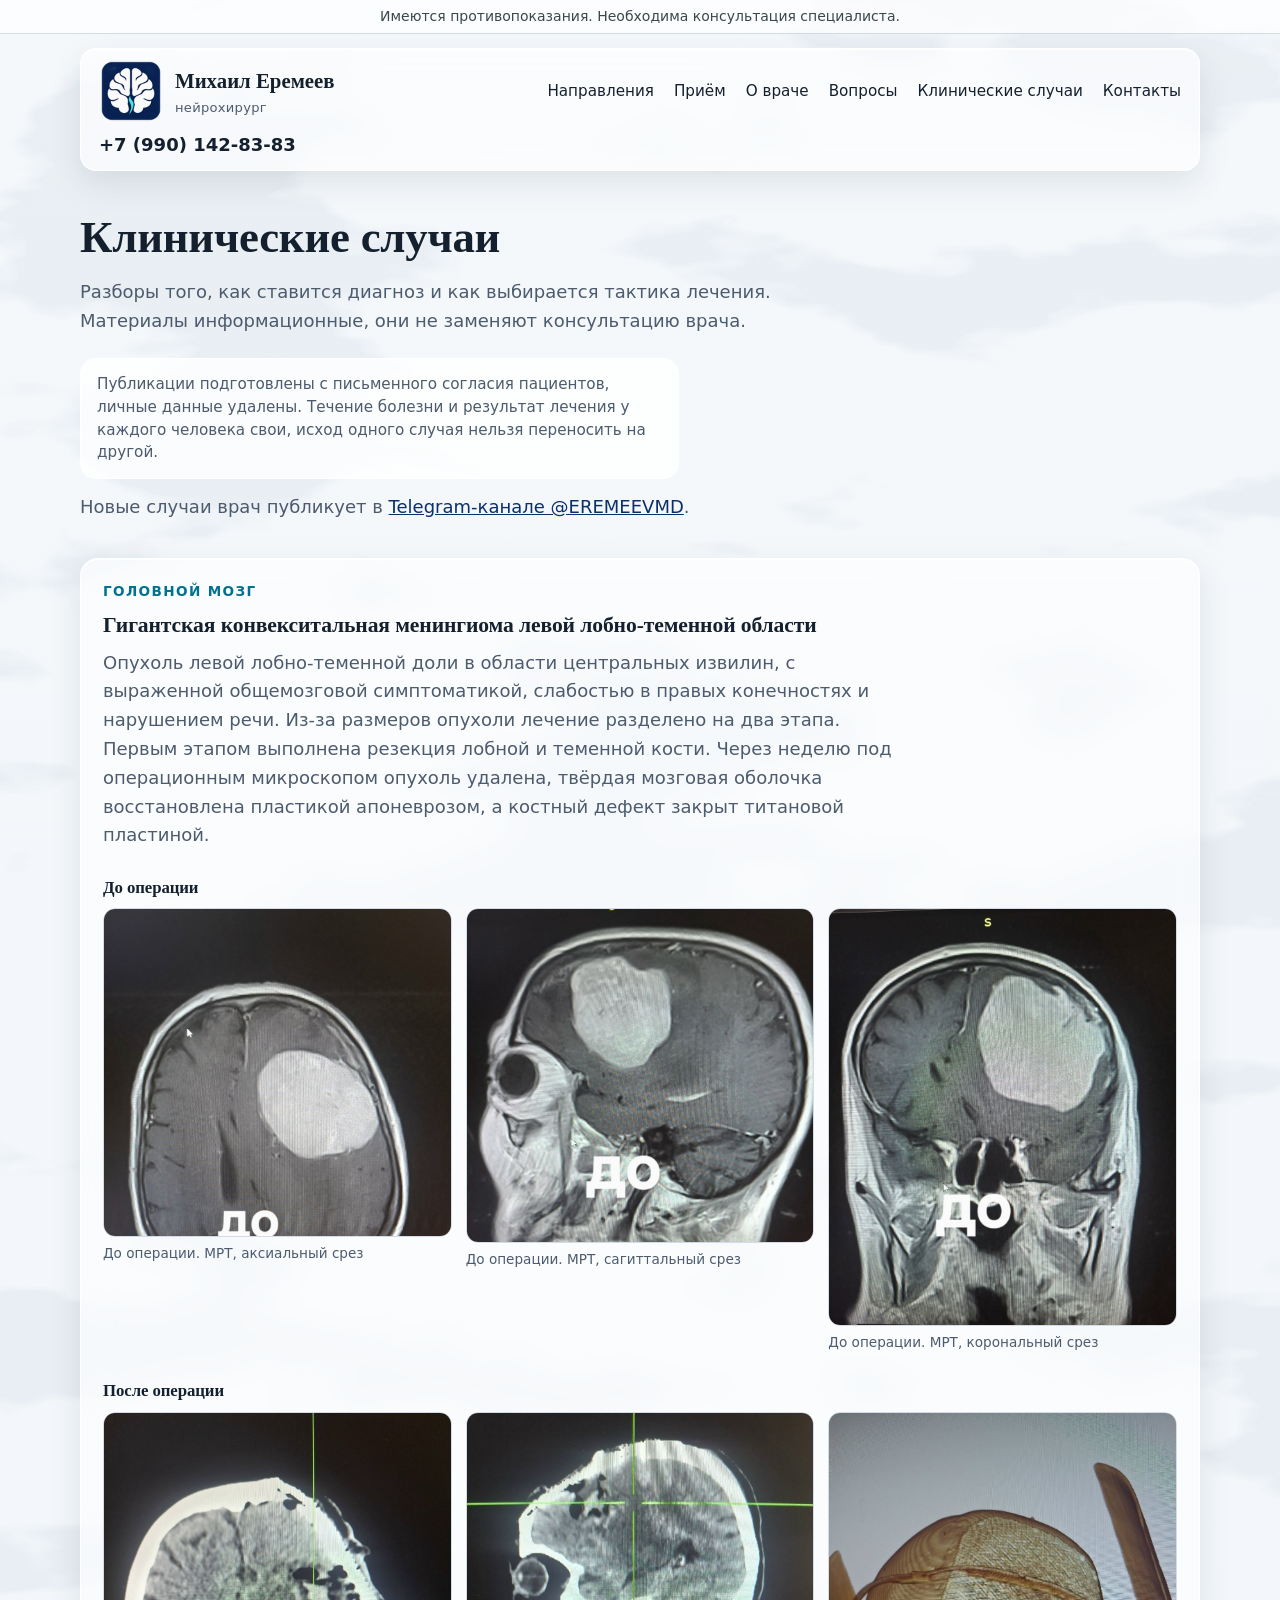
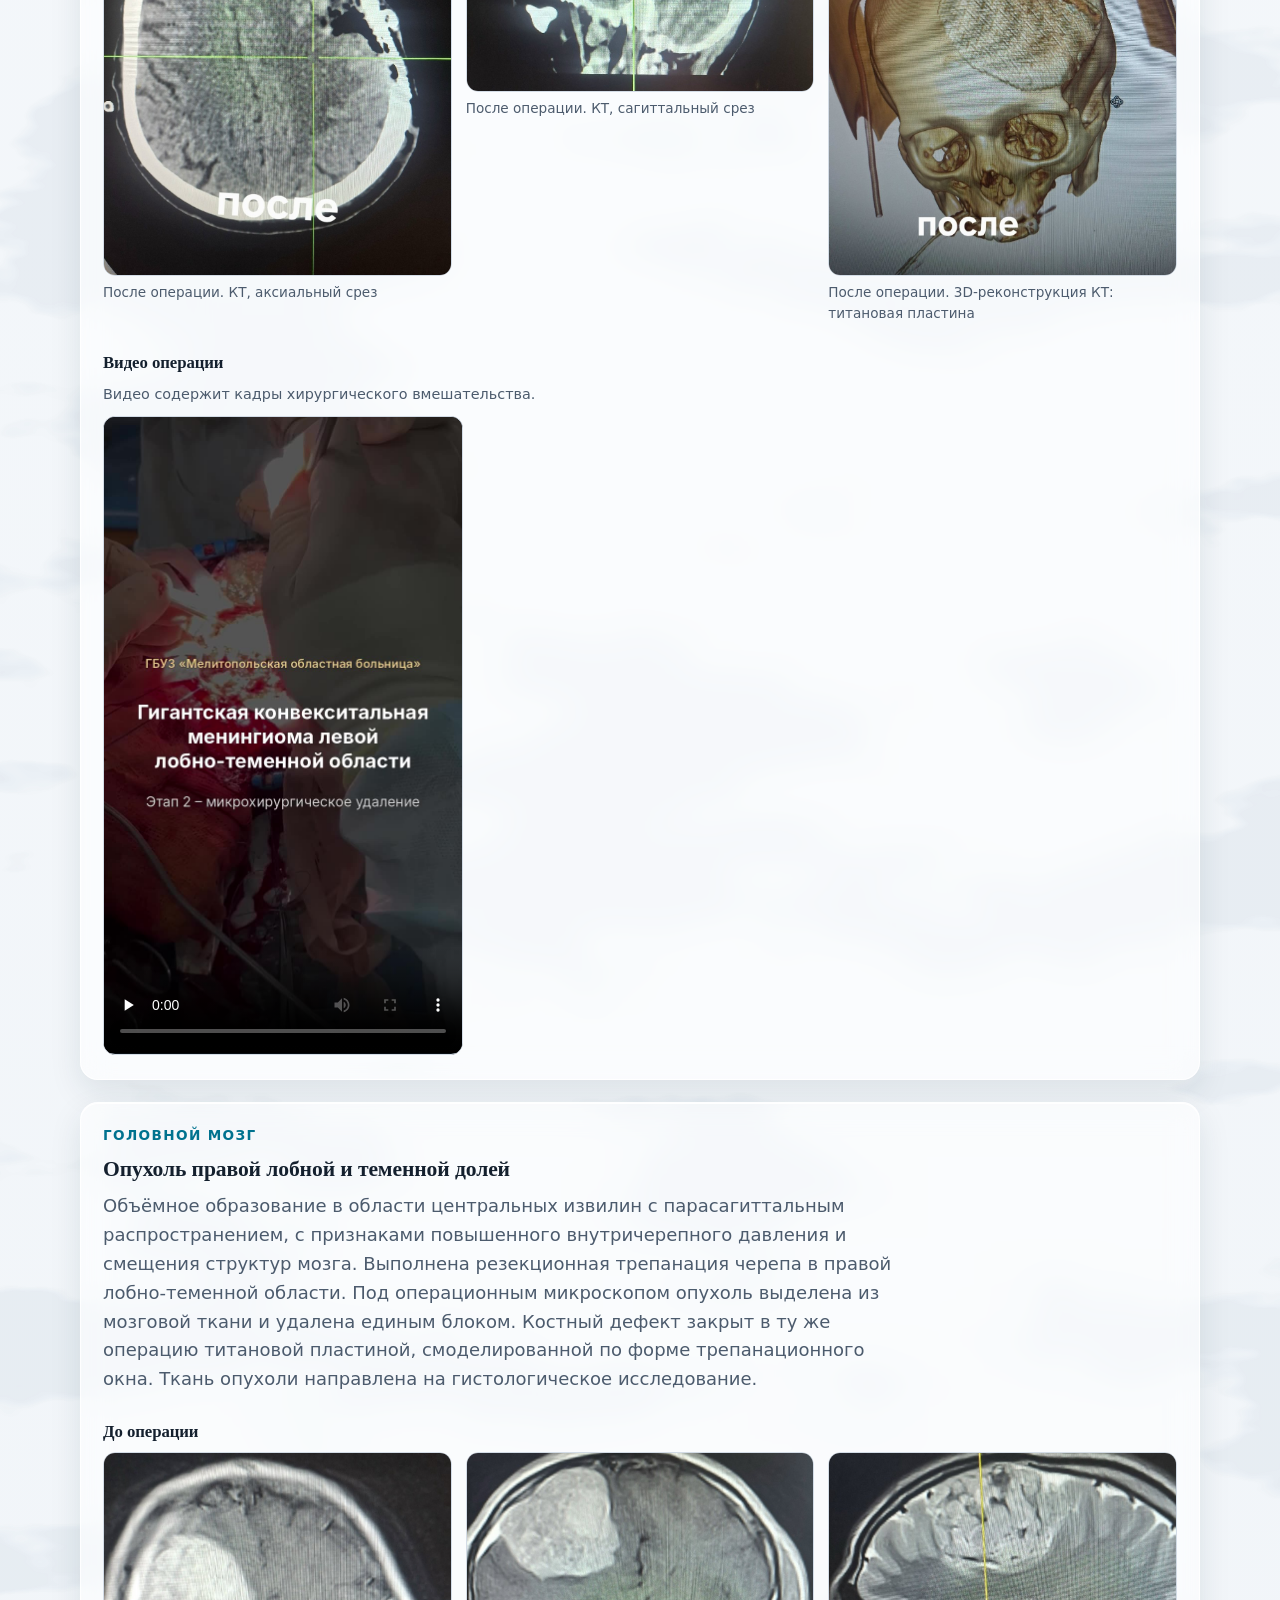
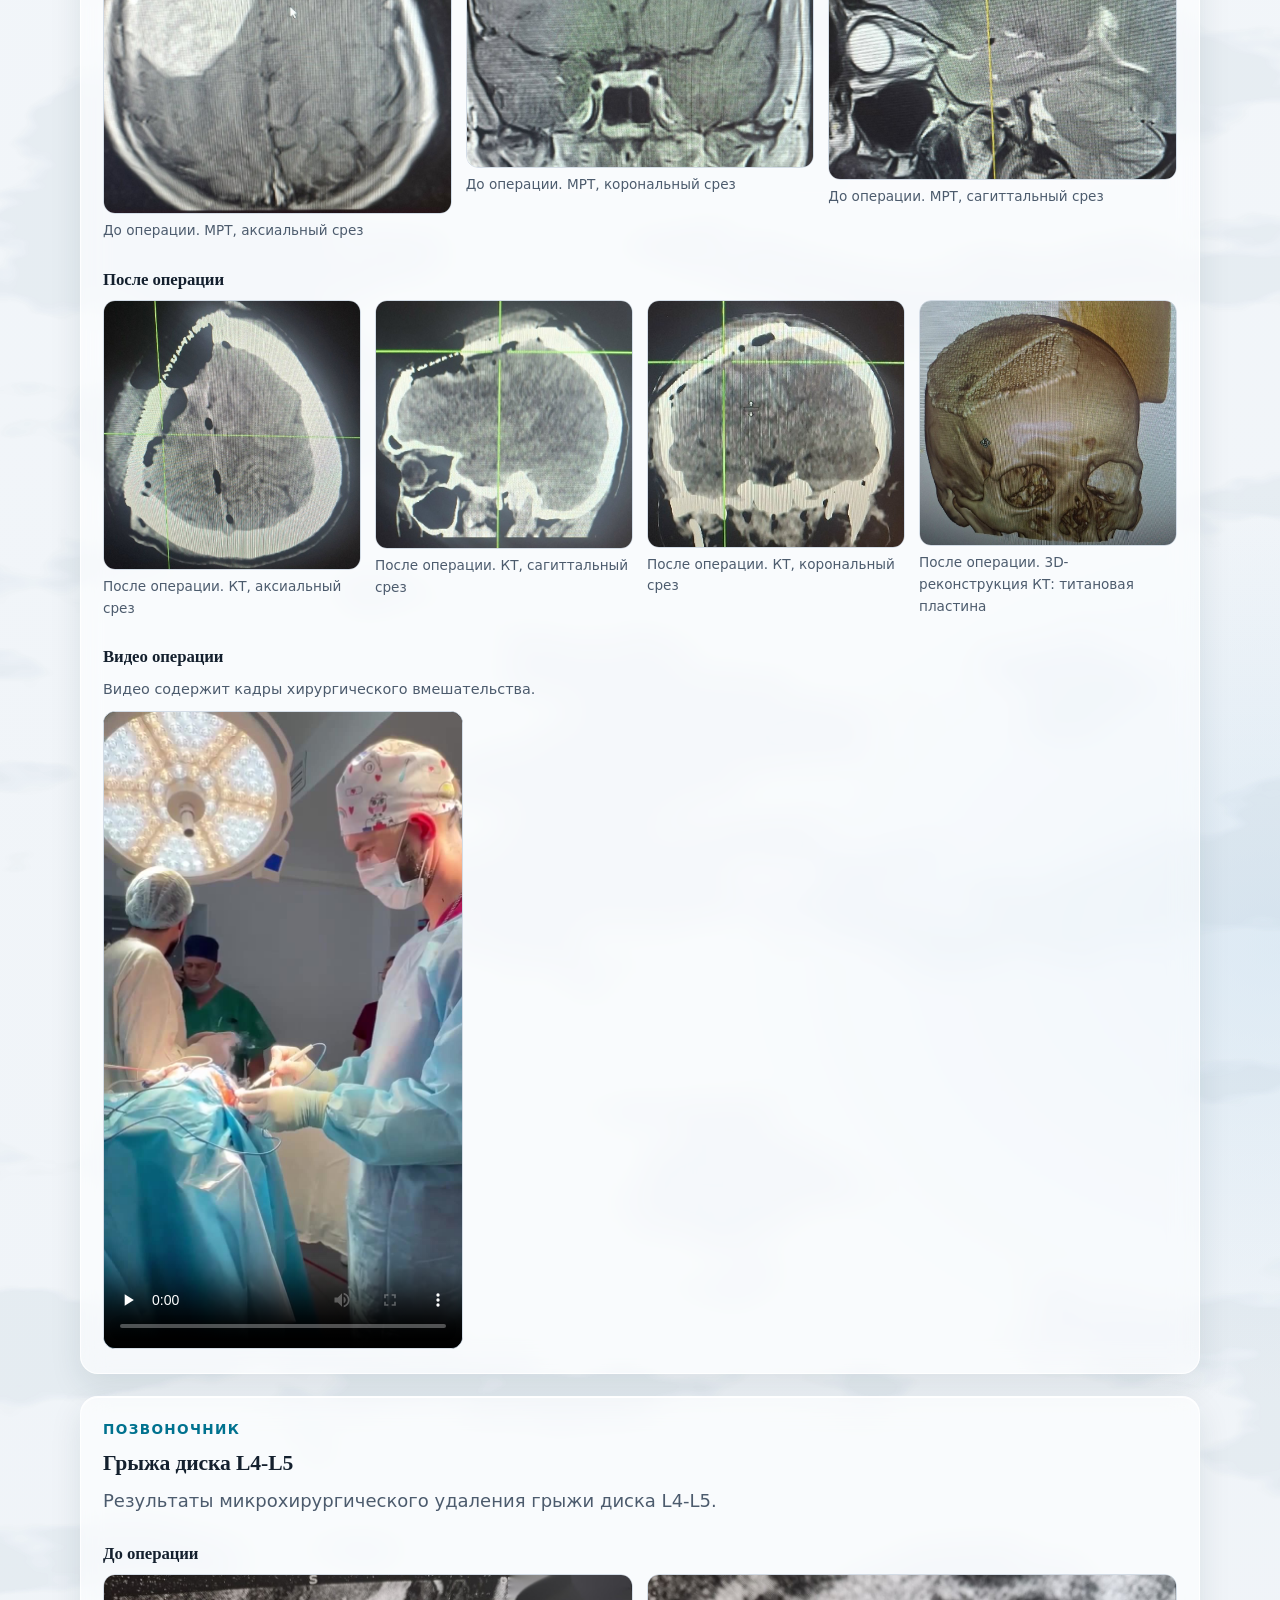
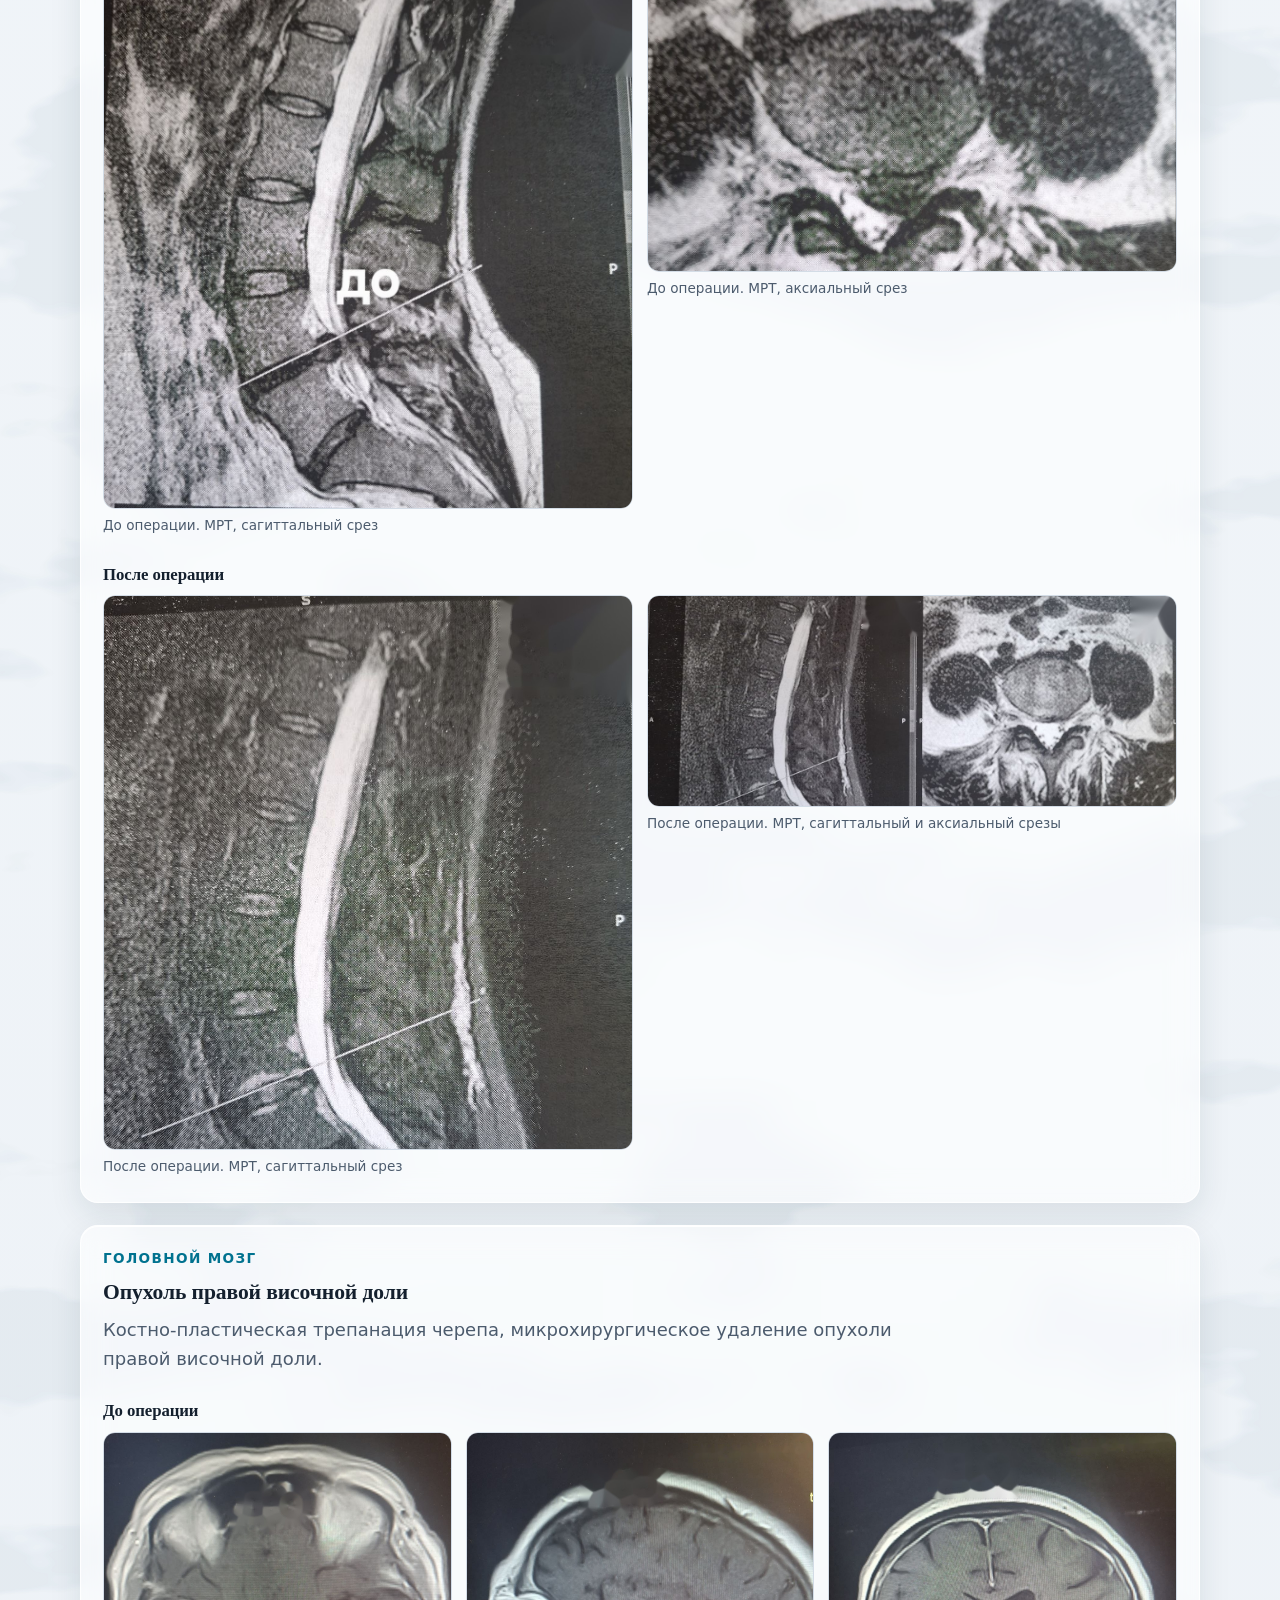
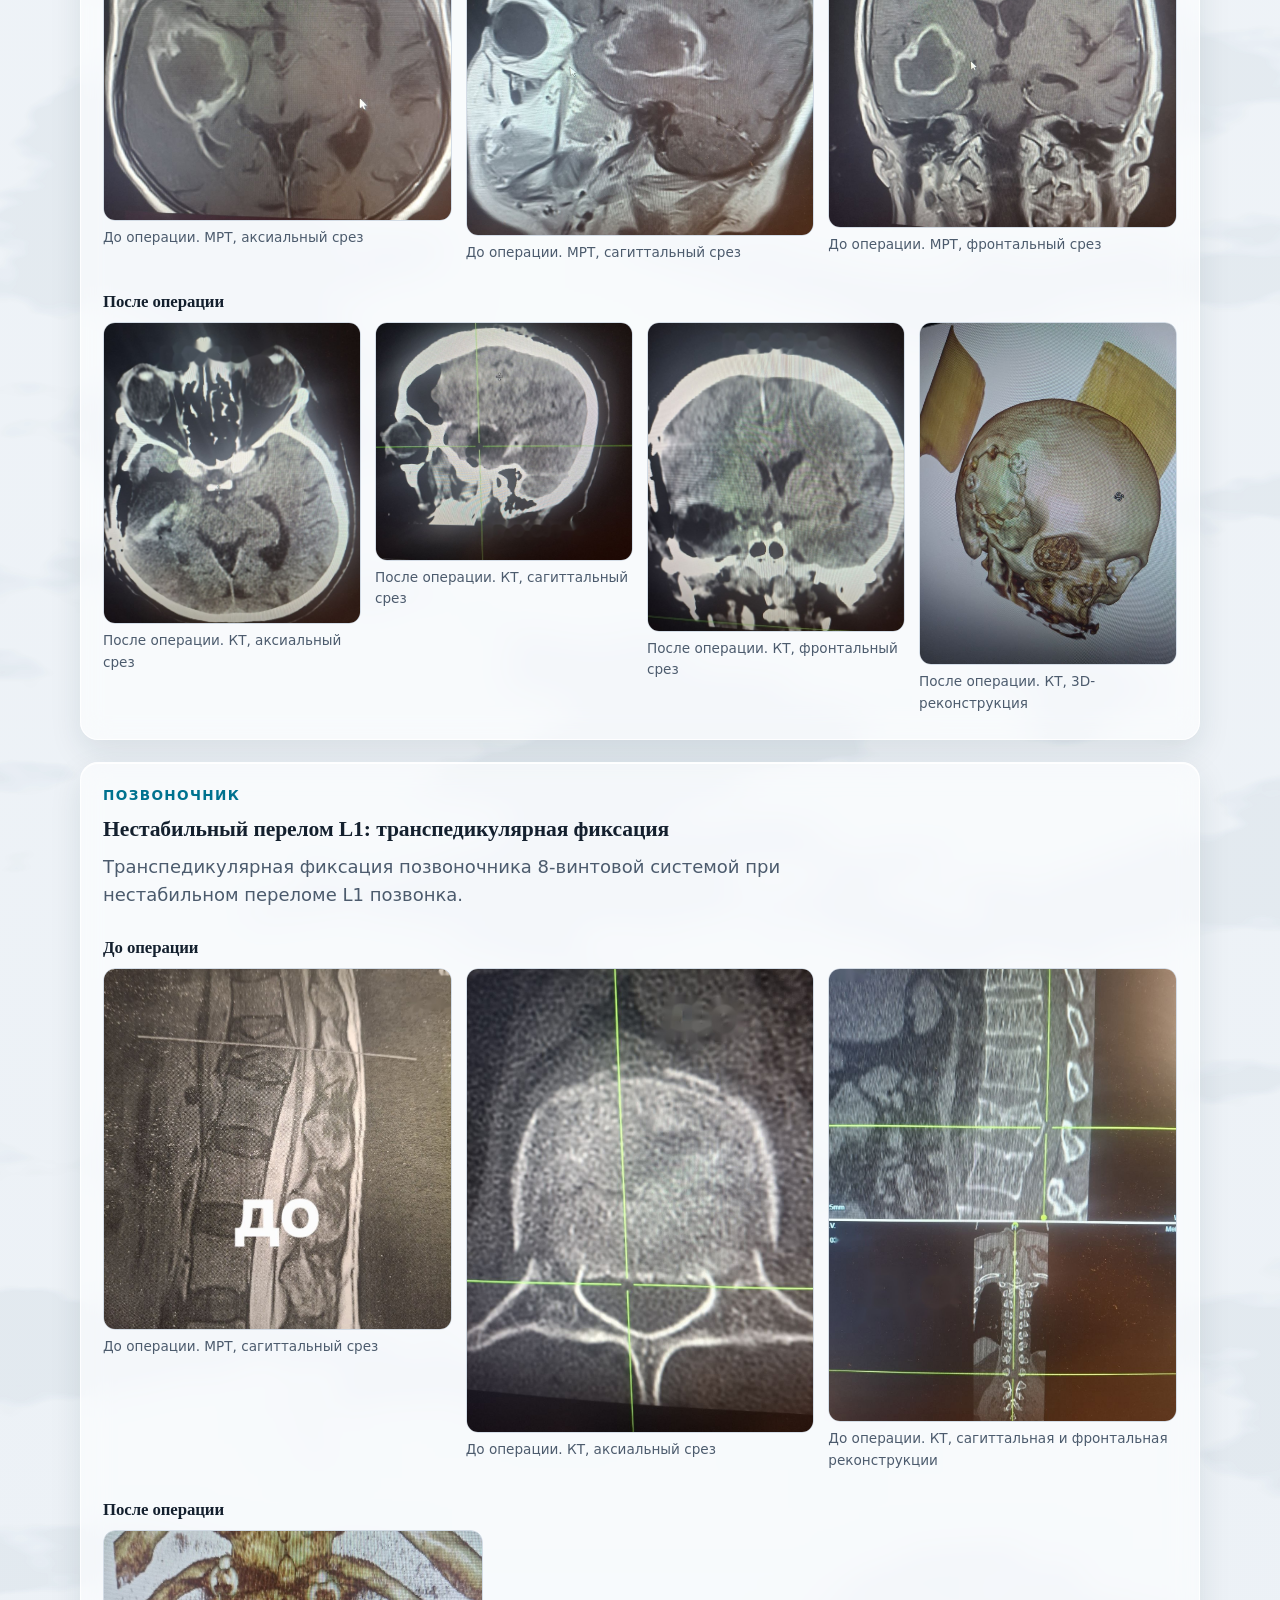
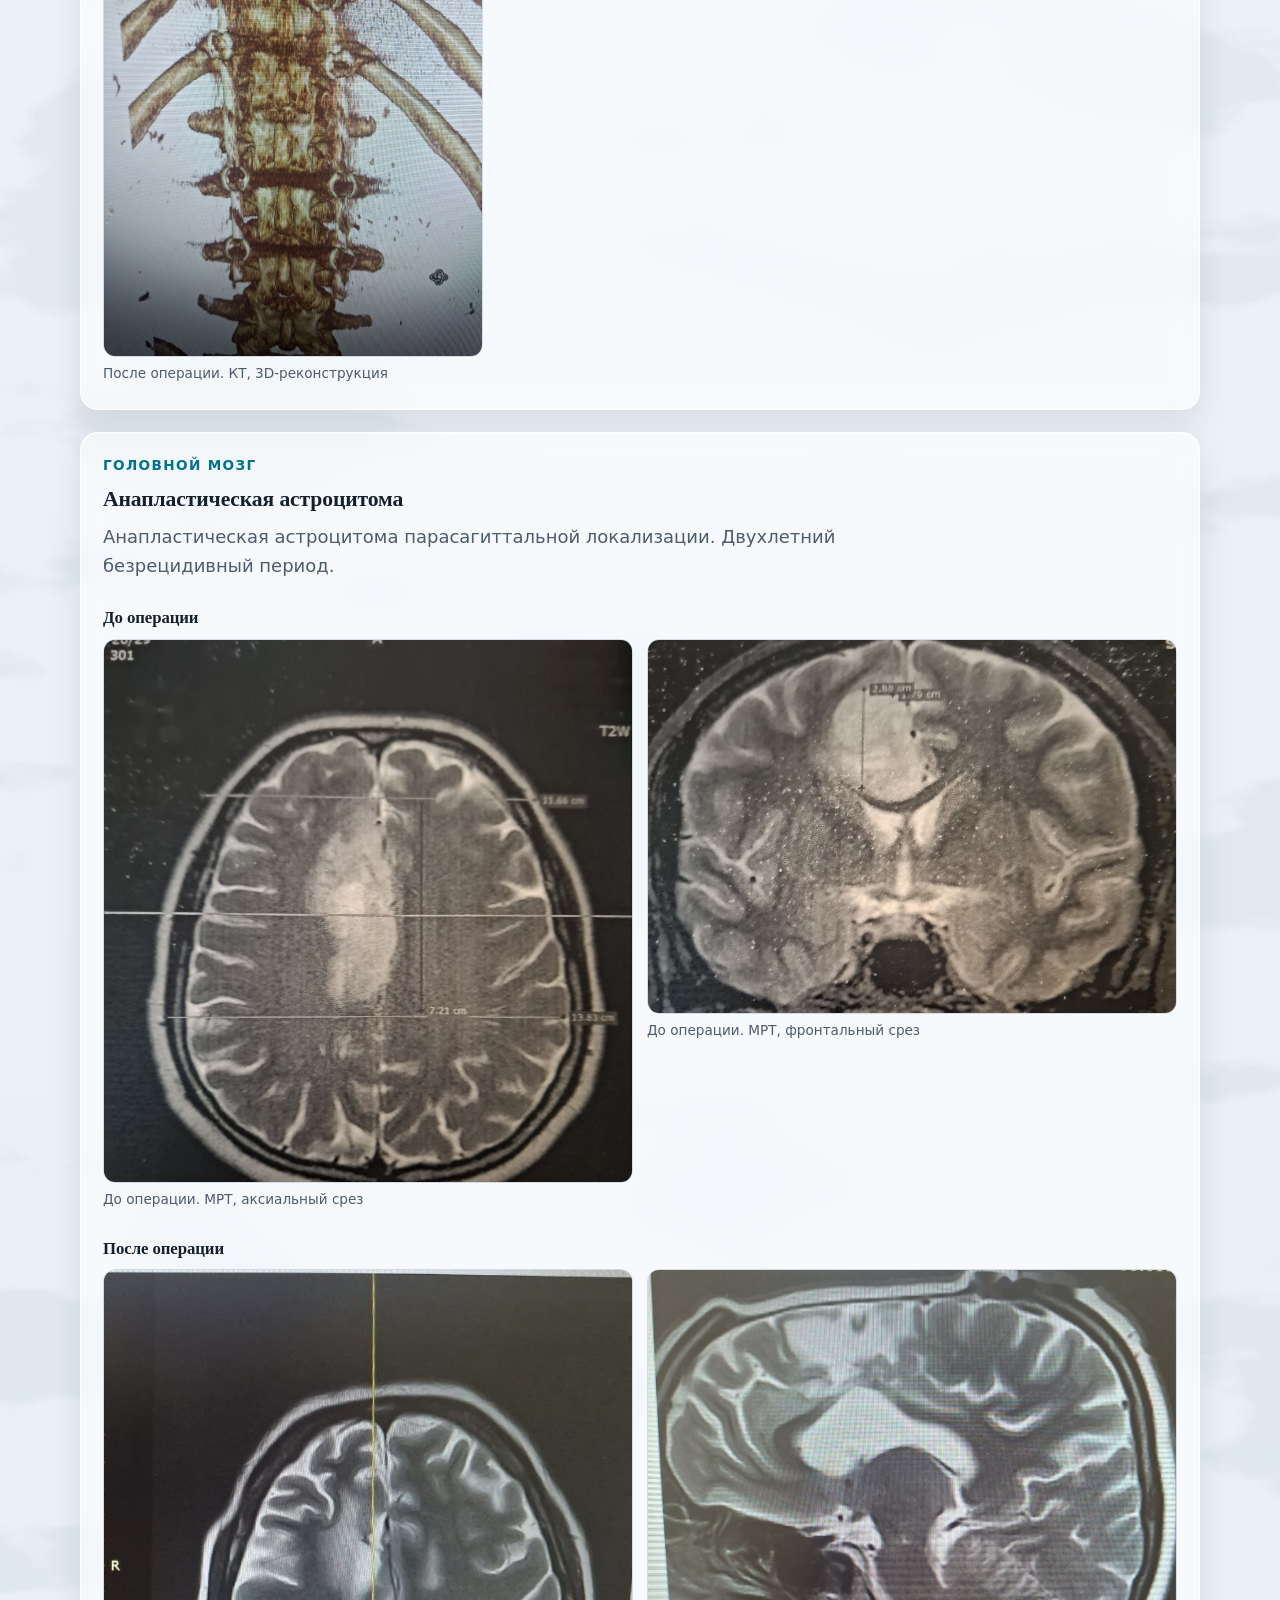
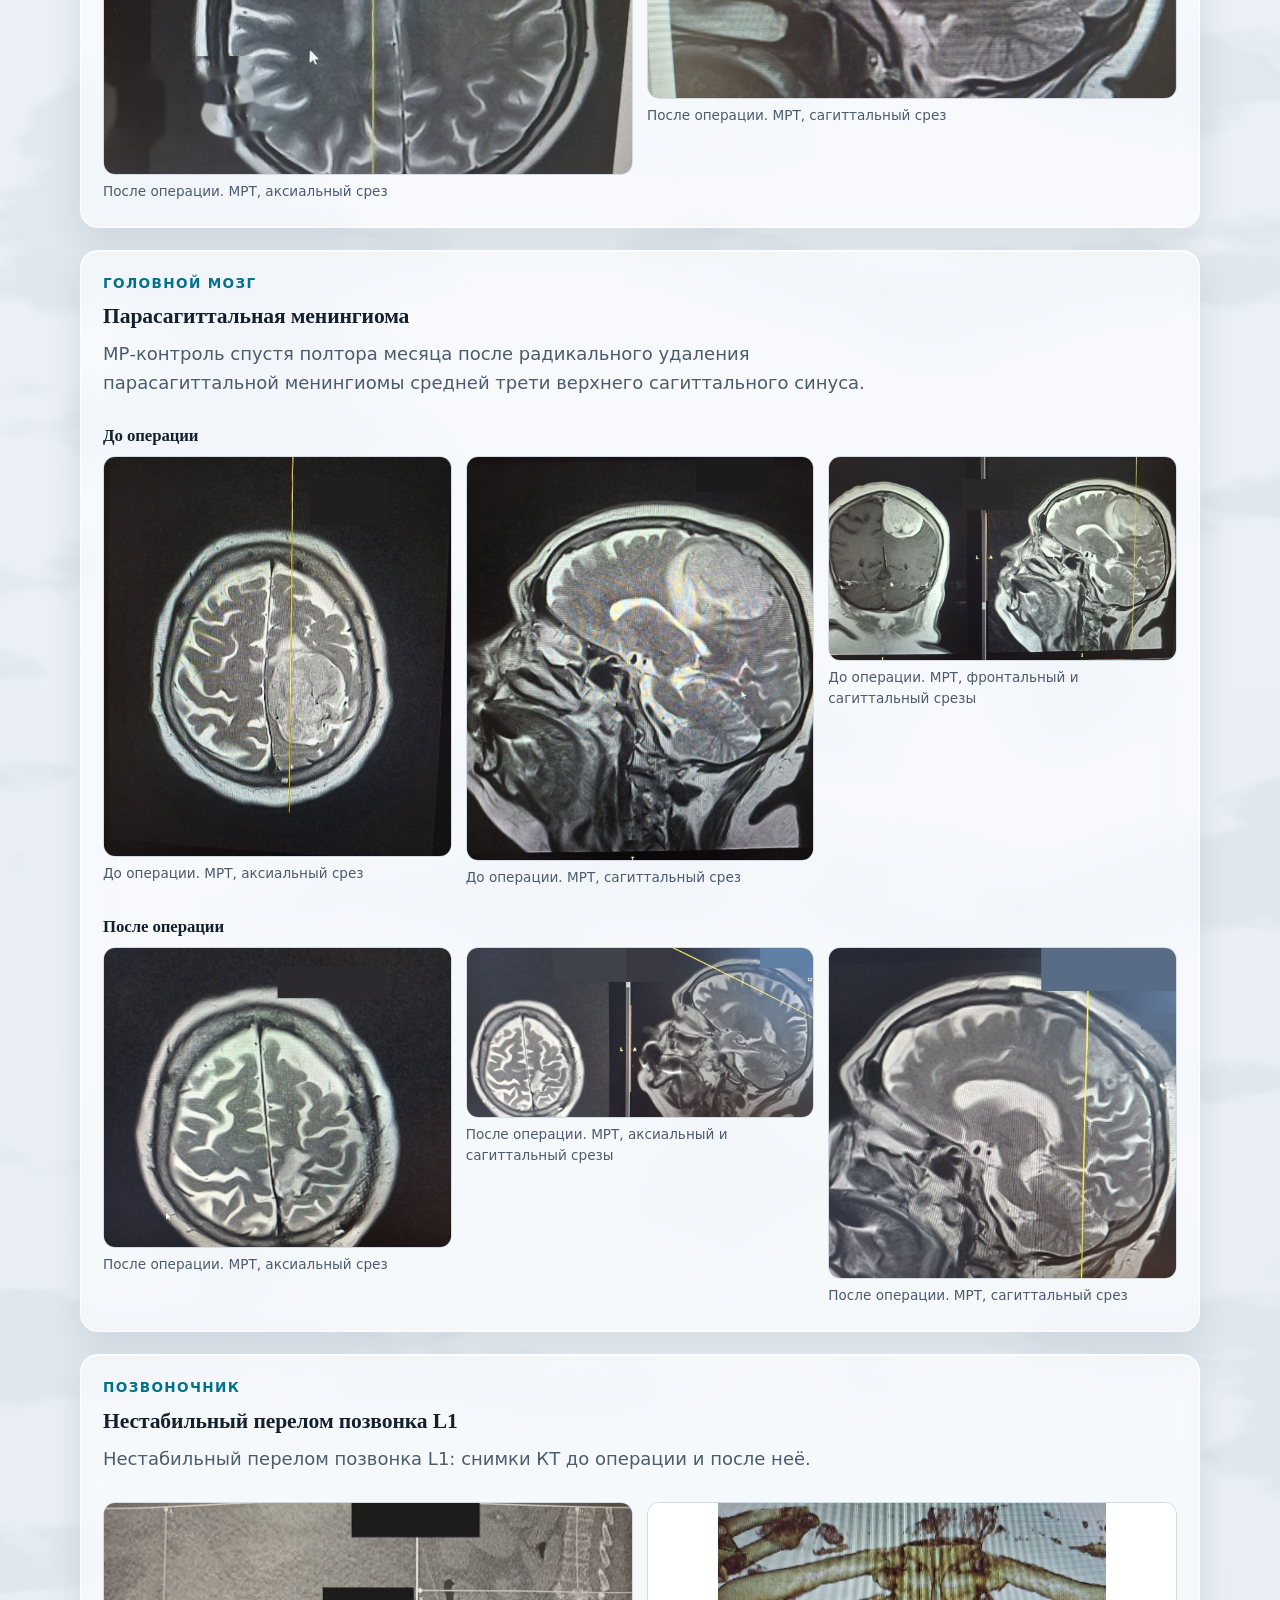
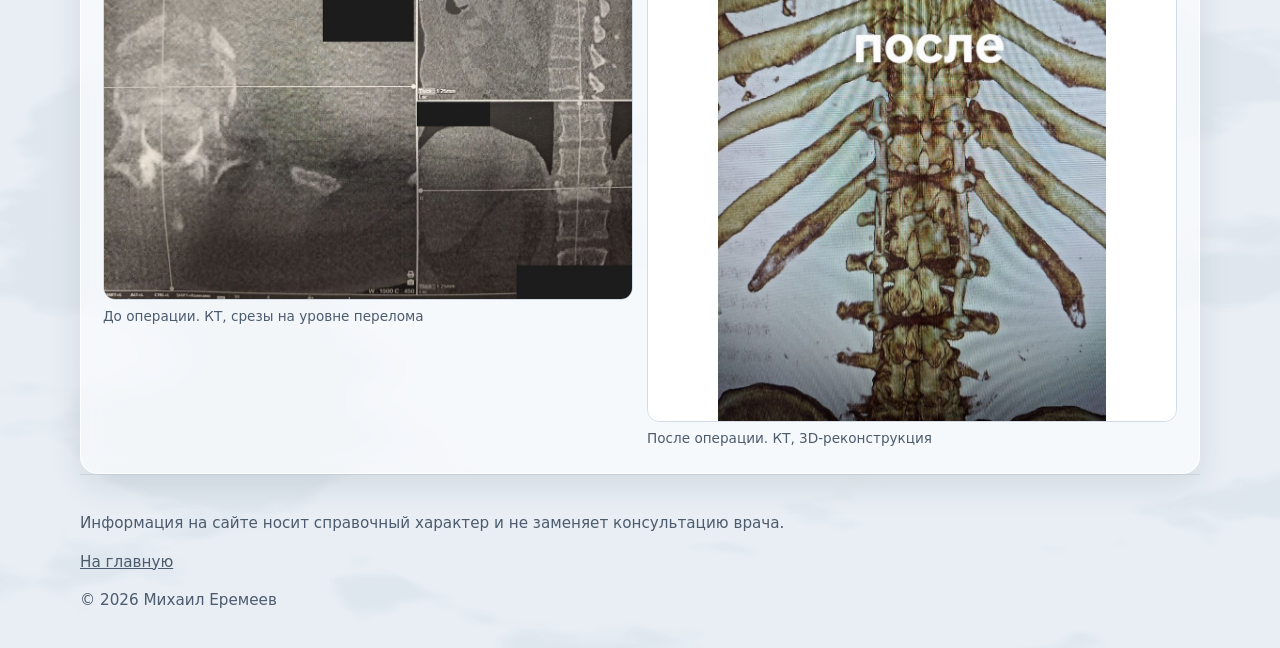
==== commit e560aa87: "Add files via upload" ====
--- a/cases.html
+++ b/cases.html
@@ -39,6 +39,16 @@
       <p>Новые случаи врач публикует в <a href="https://t.me/eremeevmd" rel="noopener" target="_blank">Telegram-канале @EREMEEVMD</a>.</p>
     </div>
     <div class="case-list">
+      <article class="case">
+        <div class="case-head">
+          <p class="eyebrow">Головной мозг</p>
+          <h2>Гигантская конвекситальная менингиома левой лобно-теменной области</h2>
+          <p>Опухоль левой лобно-теменной доли в области центральных извилин, с выраженной общемозговой симптоматикой, слабостью в правых конечностях и нарушением речи. Из-за размеров опухоли лечение разделено на два этапа. Первым этапом выполнена резекция лобной и теменной кости. Через неделю под операционным микроскопом опухоль удалена, твёрдая мозговая оболочка восстановлена пластикой апоневрозом, а костный дефект закрыт титановой пластиной.</p>
+        </div>
+        <div class="case-set"><h3>До операции</h3><div class="case-figs"><figure><a href="cases/case8-pre-axial.jpg" target="_blank" rel="noopener"><img src="cases/case8-pre-axial.jpg" alt="МРТ головного мозга до операции, аксиальный срез" loading="lazy"></a><figcaption>До операции. МРТ, аксиальный срез</figcaption></figure><figure><a href="cases/case8-pre-sagittal.jpg" target="_blank" rel="noopener"><img src="cases/case8-pre-sagittal.jpg" alt="МРТ головного мозга до операции, сагиттальный срез" loading="lazy"></a><figcaption>До операции. МРТ, сагиттальный срез</figcaption></figure><figure><a href="cases/case8-pre-coronal.jpg" target="_blank" rel="noopener"><img src="cases/case8-pre-coronal.jpg" alt="МРТ головного мозга до операции, корональный срез" loading="lazy"></a><figcaption>До операции. МРТ, корональный срез</figcaption></figure></div></div>
+        <div class="case-set"><h3>После операции</h3><div class="case-figs"><figure><a href="cases/case8-post-axial.jpg" target="_blank" rel="noopener"><img src="cases/case8-post-axial.jpg" alt="КТ головного мозга после операции, аксиальный срез" loading="lazy"></a><figcaption>После операции. КТ, аксиальный срез</figcaption></figure><figure><a href="cases/case8-post-sagittal.jpg" target="_blank" rel="noopener"><img src="cases/case8-post-sagittal.jpg" alt="КТ головного мозга после операции, сагиттальный срез" loading="lazy"></a><figcaption>После операции. КТ, сагиттальный срез</figcaption></figure><figure><a href="cases/case8-post-3d.jpg" target="_blank" rel="noopener"><img src="cases/case8-post-3d.jpg" alt="Трёхмерная реконструкция КТ черепа с титановой пластиной" loading="lazy"></a><figcaption>После операции. 3D-реконструкция КТ: титановая пластина</figcaption></figure></div></div>
+        <div class="case-set case-video"><h3>Видео операции</h3><p class="video-warn">Видео содержит кадры хирургического вмешательства.</p><video controls preload="none" playsinline poster="cases/case8-video-poster.jpg" width="720" height="1280"><source src="cases/case8-video.mp4" type="video/mp4">Ваш браузер не поддерживает видео. <a href="cases/case8-video.mp4">Скачать видео</a></video></div>
+      </article>
       <article class="case">
         <div class="case-head">
           <p class="eyebrow">Головной мозг</p>
